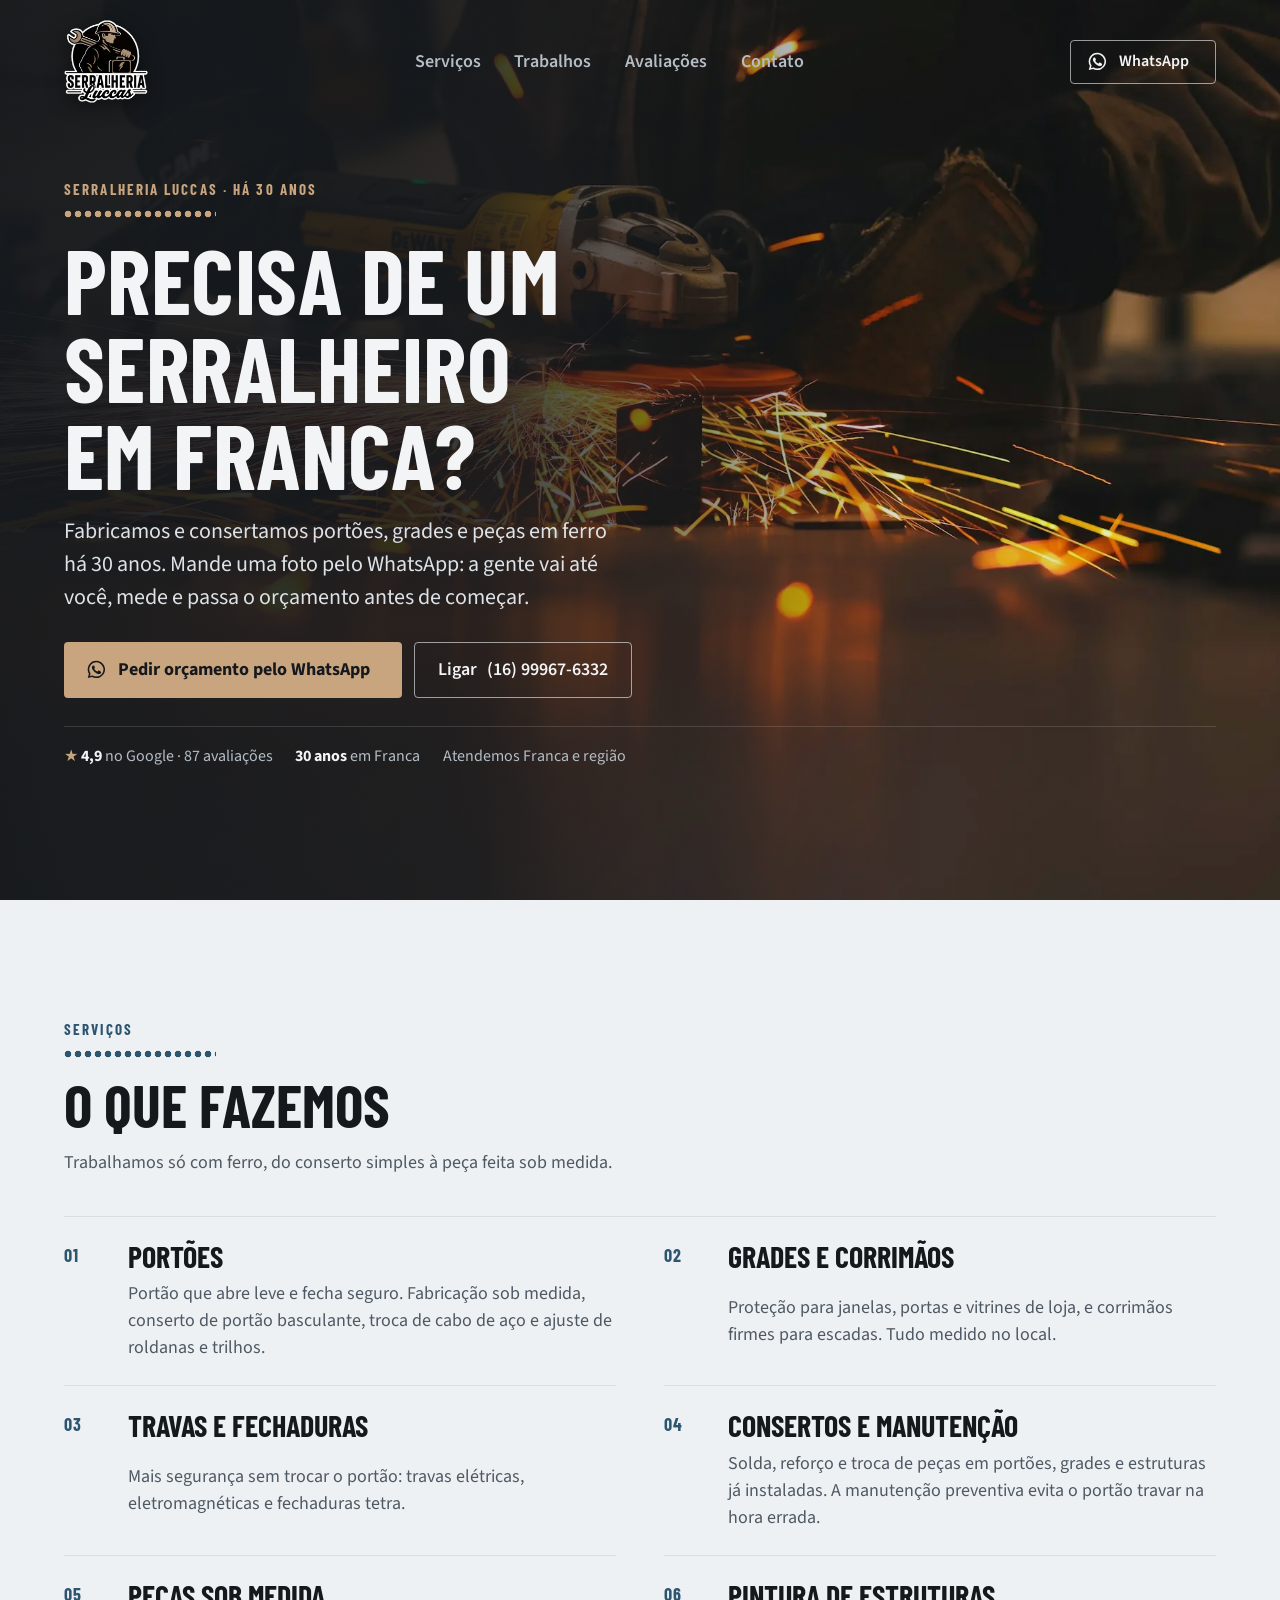
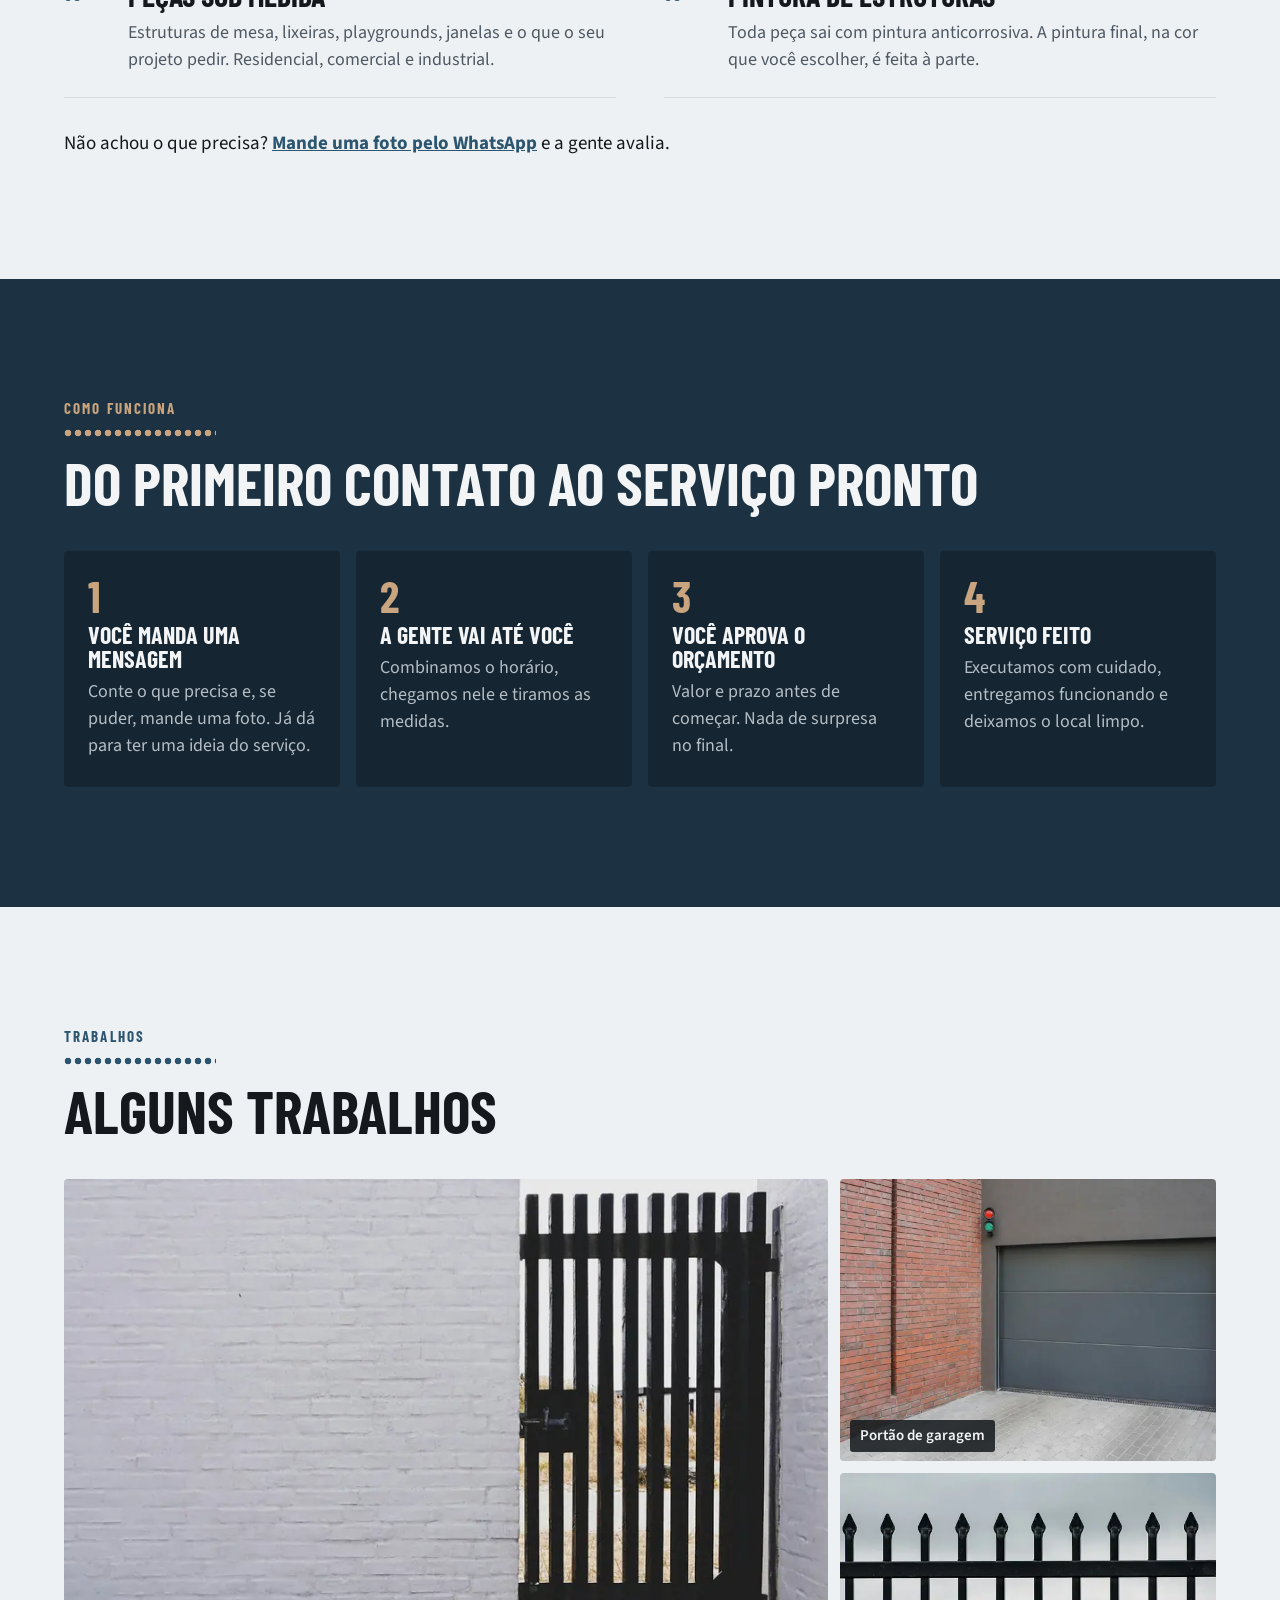
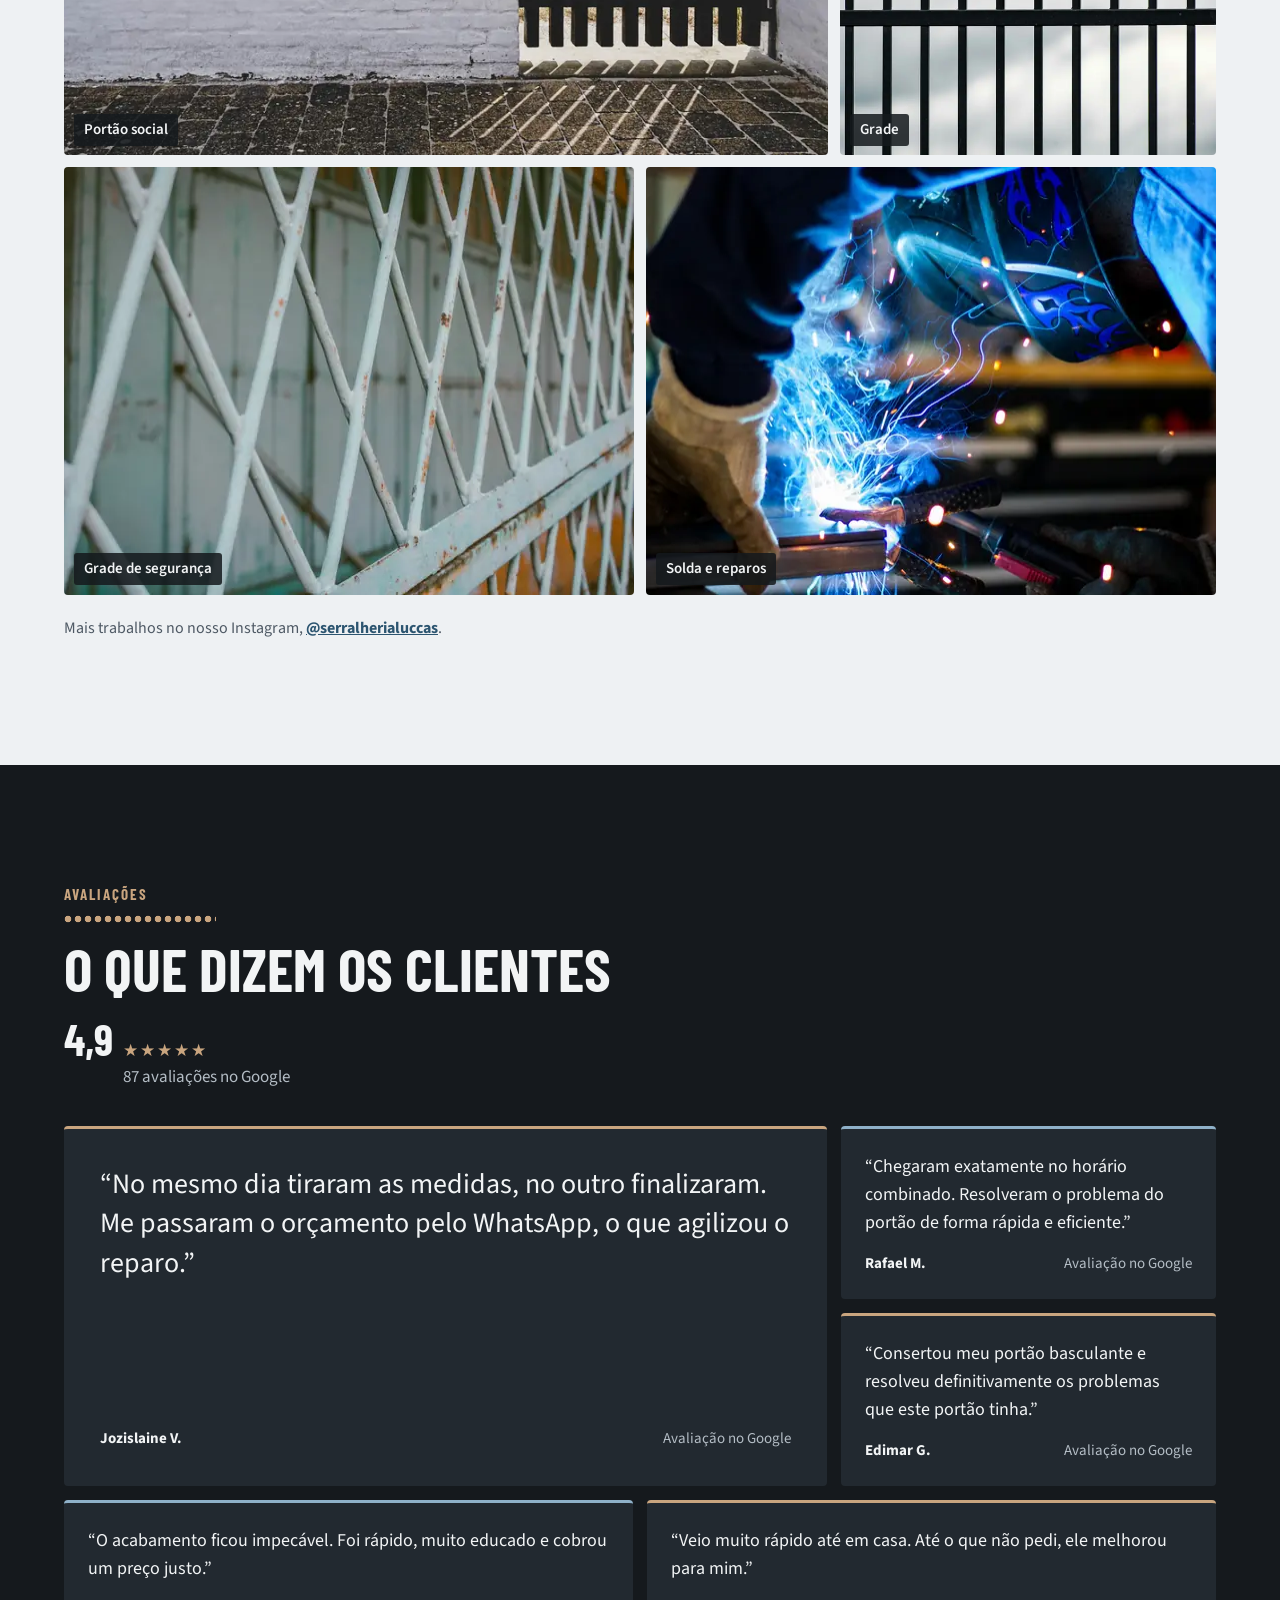
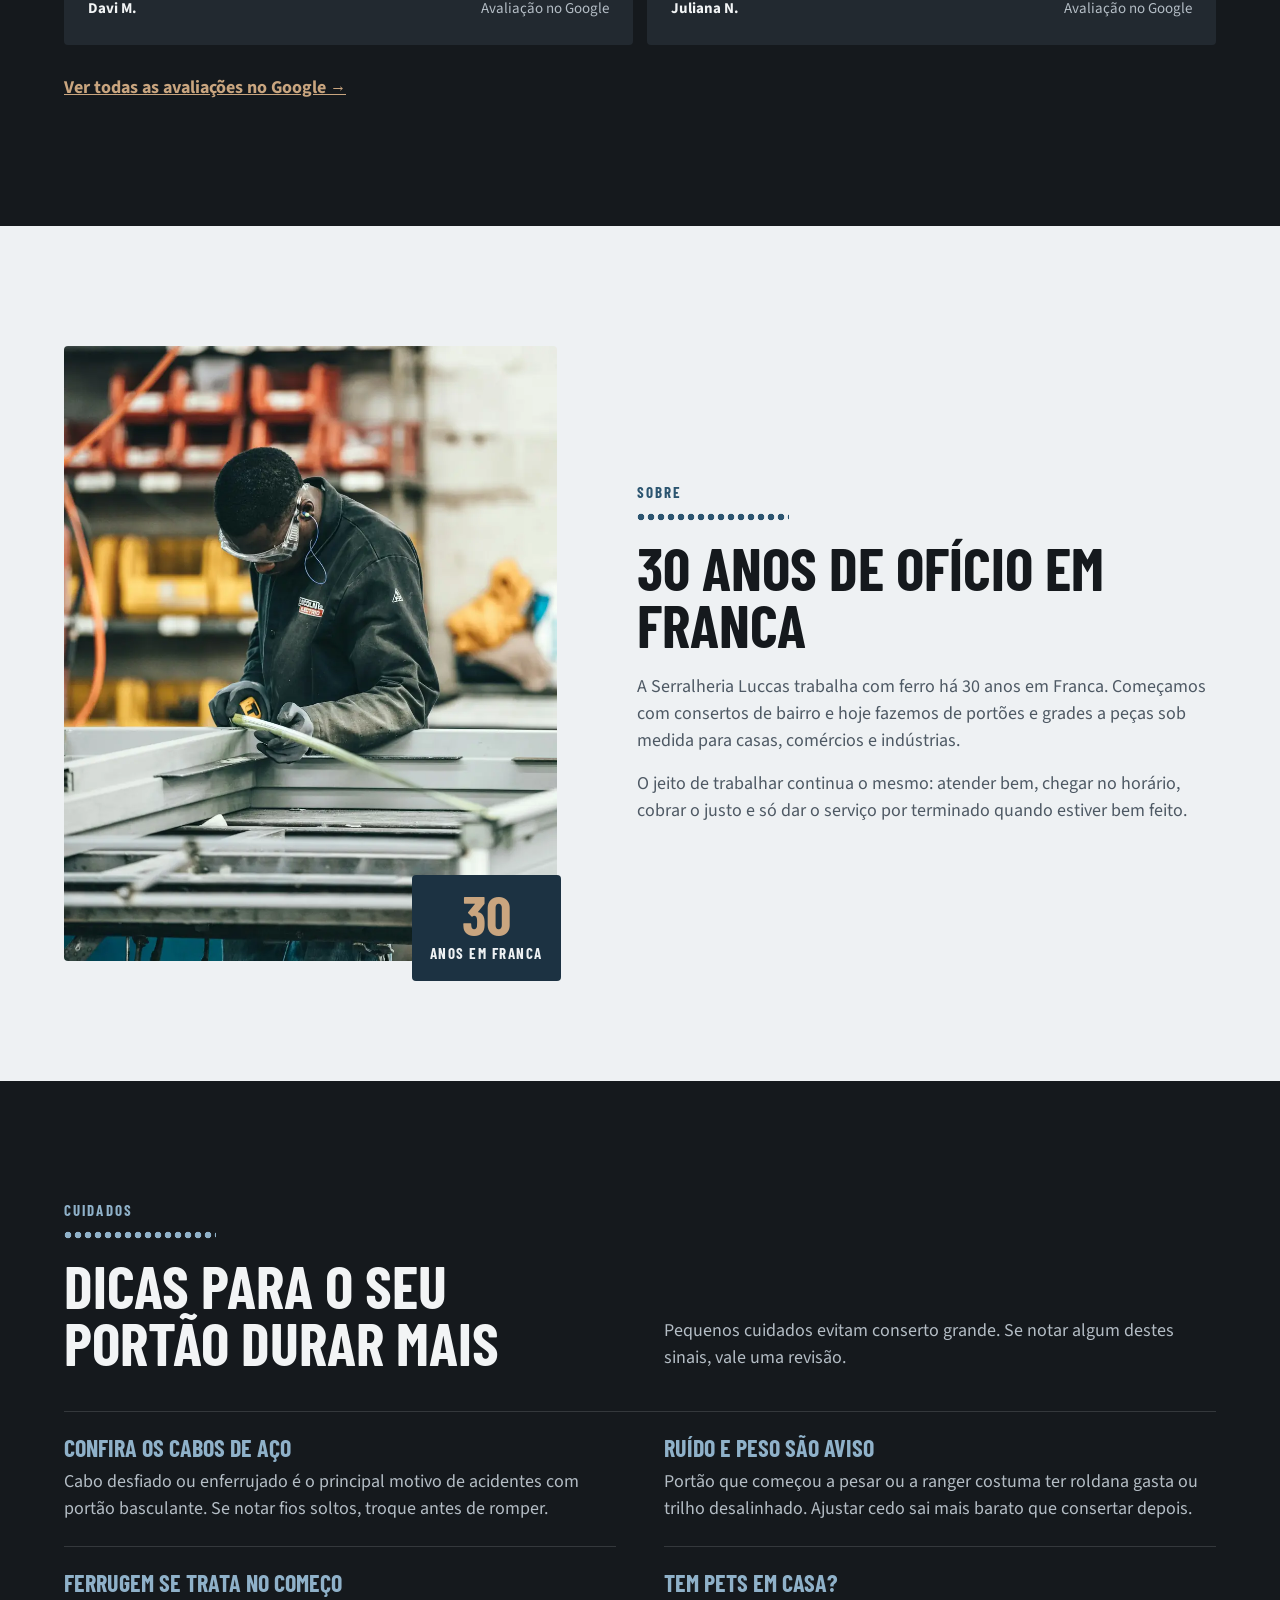
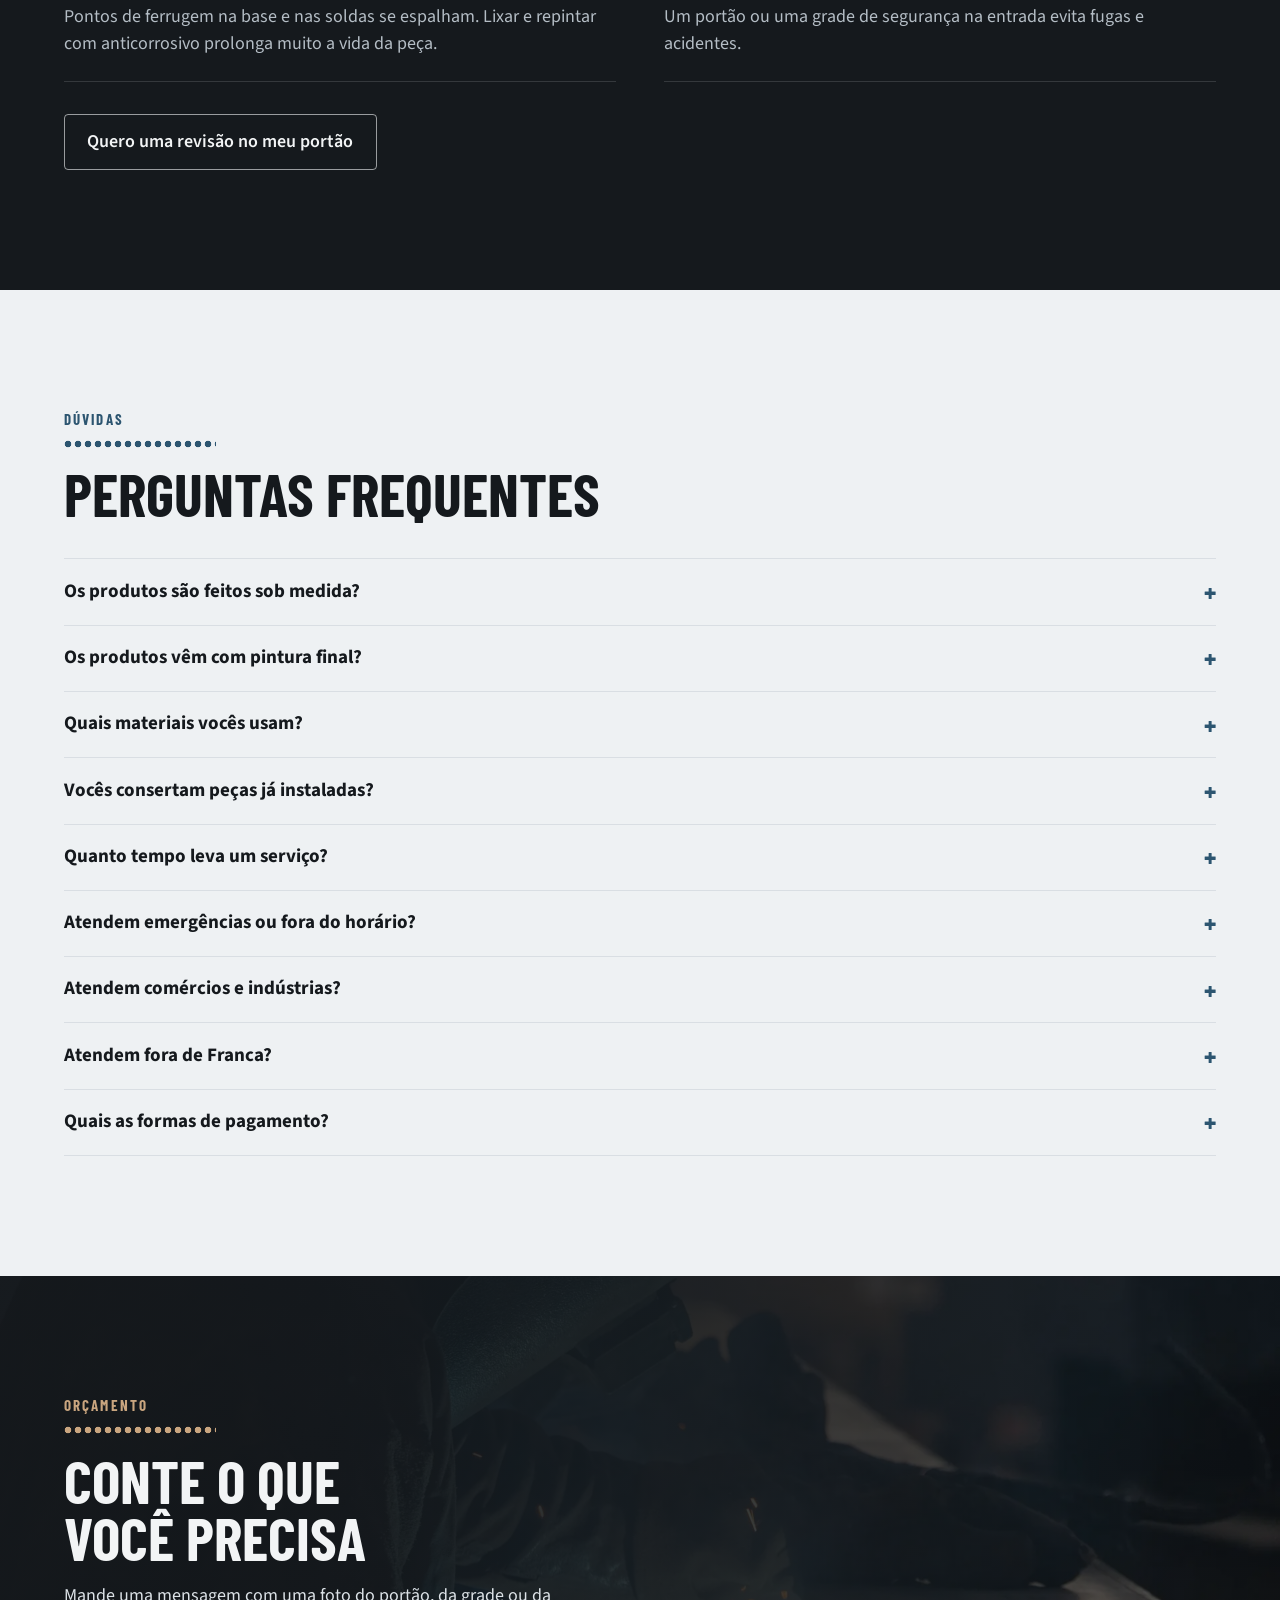
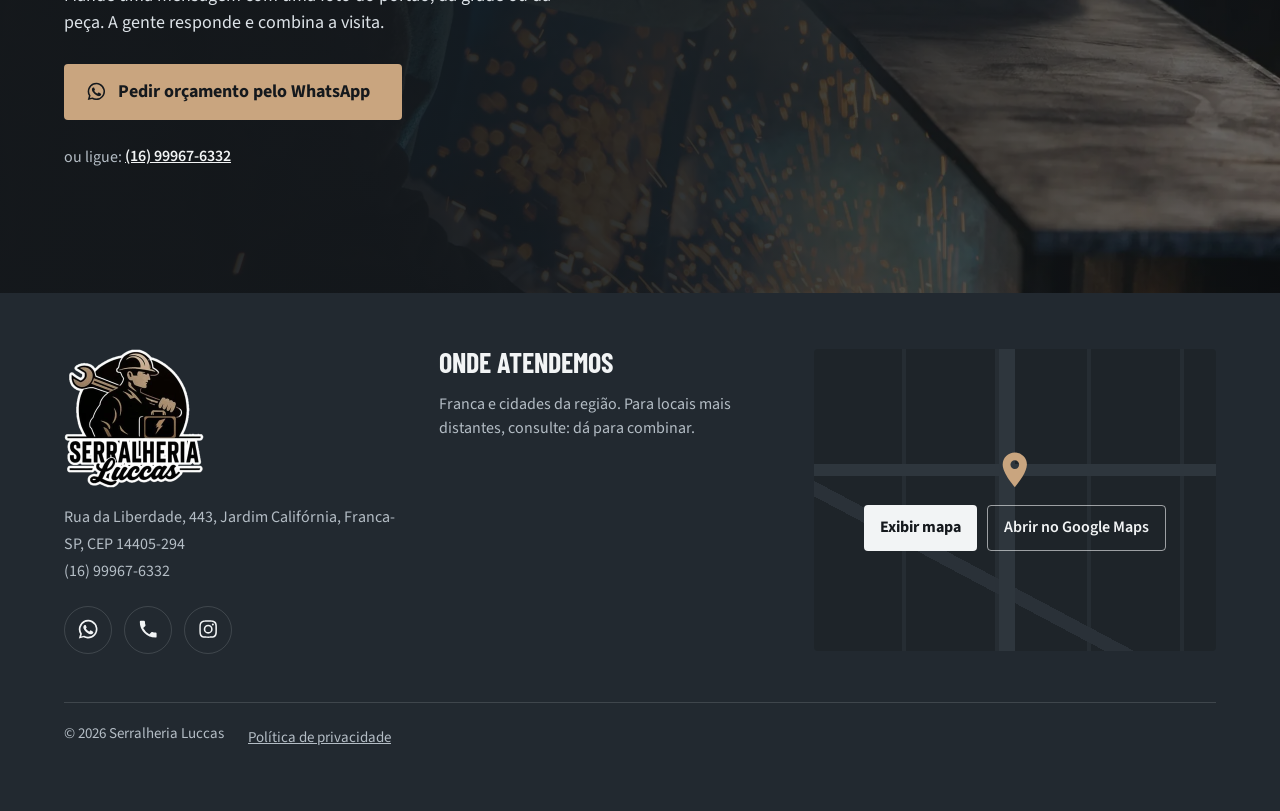
==== public/index.html @ 357af038 "Ajustes para publicar no cloudflare" ====
<!doctype html>
<html lang="pt-BR">
<head>
  <meta charset="utf-8">
  <meta name="viewport" content="width=device-width, initial-scale=1">
  <!-- ✏️ EDITÁVEL: título da aba (até 60 caracteres) -->
  <title>Serralheria em Franca-SP | Serralheria Luccas</title>
  <!-- ✏️ FIM -->
  <!-- ✏️ EDITÁVEL: descrição no Google (até 155 caracteres) -->
  <meta name="description" content="Portões, grades, travas e consertos em ferro sob medida. 30 anos em Franca-SP, nota 4,9 no Google. Peça seu orçamento pelo WhatsApp.">
  <!-- ✏️ FIM -->
  <!-- DEMONSTRAÇÃO: remover o noindex e trocar o endereço do canonical, og:url, og:image e dados estruturados
       para https://serralherialuccas.com/ quando o cliente aprovar (ver docs/guia-de-edicao.md) -->
  <meta name="robots" content="noindex, nofollow">
  <link rel="canonical" href="https://serralheria-luccas.pages.dev/">
  <meta name="theme-color" content="#15191D">

  <!-- Prévia ao compartilhar (WhatsApp, Facebook etc.) -->
  <meta property="og:type" content="website">
  <meta property="og:locale" content="pt_BR">
  <meta property="og:site_name" content="Serralheria Luccas">
  <meta property="og:title" content="Serralheria Luccas | Serralheria em Franca-SP">
  <meta property="og:description" content="Portões, grades e consertos em ferro sob medida. 30 anos em Franca, nota 4,9 no Google.">
  <meta property="og:url" content="https://serralheria-luccas.pages.dev/">
  <meta property="og:image" content="https://serralheria-luccas.pages.dev/assets/img/og-serralheria-luccas.jpg">
  <meta property="og:image:width" content="1200">
  <meta property="og:image:height" content="630">
  <meta name="twitter:card" content="summary_large_image">

  <link rel="icon" href="assets/img/favicon-32.png" sizes="32x32" type="image/png">
  <link rel="icon" href="assets/img/favicon-48.png" sizes="48x48" type="image/png">
  <link rel="apple-touch-icon" href="assets/img/favicon-180.png">
  <link rel="preload" href="assets/fonts/barlow-condensed-700.woff2" as="font" type="font/woff2" crossorigin>
  <link rel="preload" href="assets/fonts/source-sans-3-400.woff2" as="font" type="font/woff2" crossorigin>
  <link rel="stylesheet" href="css/reset.css">
  <link rel="stylesheet" href="css/variables.css">
  <link rel="stylesheet" href="css/style.css">
  <script>document.documentElement.classList.add("js")</script>

  <!-- Dados estruturados: ajudam o Google a entender o negócio local -->
  <script type="application/ld+json">
  {
    "@context": "https://schema.org",
    "@type": "HomeAndConstructionBusiness",
    "name": "Serralheria Luccas",
    "description": "Serralheria em Franca-SP: fabricação e conserto de portões, grades, corrimãos, travas e peças em ferro sob medida.",
    "url": "https://serralheria-luccas.pages.dev/",
    "telephone": "+55-16-99967-6332",
    "image": "https://serralheria-luccas.pages.dev/assets/img/og-serralheria-luccas.jpg",
    "logo": "https://serralheria-luccas.pages.dev/assets/img/logo-serralheria-luccas-280.webp",
    "address": {
      "@type": "PostalAddress",
      "streetAddress": "Rua da Liberdade, 443 - Jardim Califórnia",
      "addressLocality": "Franca",
      "addressRegion": "SP",
      "postalCode": "14405-294",
      "addressCountry": "BR"
    },
    "geo": { "@type": "GeoCoordinates", "latitude": -20.537776, "longitude": -47.4203968 },
    "areaServed": "Franca e região",
    "hasMap": "https://maps.google.com/?cid=4253106511975867823",
    "sameAs": ["https://www.instagram.com/serralherialuccas/"],
    "paymentAccepted": "Dinheiro, cartão de crédito, cartão de débito, transferência bancária, Pix"
  }
  </script>
</head>
<body>
  <a class="pular" href="#conteudo">Pular para o conteúdo</a>

  <!-- Ícone do WhatsApp reaproveitado em todos os botões -->
  <svg width="0" height="0" style="position:absolute" aria-hidden="true">
    <symbol id="i-whats" viewBox="0 0 24 24"><path fill="currentColor" d="M12 2a10 10 0 0 0-8.6 15.1L2 22l5-1.3A10 10 0 1 0 12 2Zm0 18.2a8.2 8.2 0 0 1-4.2-1.1l-.3-.2-3 .8.8-2.9-.2-.3A8.2 8.2 0 1 1 12 20.2Zm4.5-6.1c-.2-.1-1.5-.7-1.7-.8-.2-.1-.4-.1-.6.1l-.8 1c-.1.2-.3.2-.5.1a6.7 6.7 0 0 1-3.3-2.9c-.3-.4.2-.4.7-1.4.1-.2 0-.3 0-.4l-.8-1.8c-.2-.5-.4-.4-.6-.4h-.5a1 1 0 0 0-.7.3 3 3 0 0 0-.9 2.2 5.2 5.2 0 0 0 1.1 2.7 11.8 11.8 0 0 0 4.5 4c1.7.7 2.3.8 3.2.6.5-.1 1.5-.6 1.7-1.2.2-.6.2-1.1.1-1.2l-.4-.2Z"/></symbol>
  </svg>

  <header class="topo">
    <div class="container">
      <a class="logo" href="#conteudo">
        <img src="assets/img/logo-serralheria-luccas-160.webp" width="160" height="159" alt="Serralheria Luccas" decoding="async">
      </a>
      <button class="menu-botao" type="button" aria-expanded="false" aria-controls="menu">
        <svg viewBox="0 0 24 24" aria-hidden="true"><path fill="none" stroke="currentColor" stroke-width="2" stroke-linecap="round" d="M4 7h16M4 12h16M4 17h16"/></svg>
        Menu
      </button>
      <nav id="menu" class="menu" aria-label="Principal">
        <ul>
          <li><a href="#servicos">Serviços</a></li>
          <li><a href="#trabalhos">Trabalhos</a></li>
          <li><a href="#avaliacoes">Avaliações</a></li>
          <li><a href="#contato">Contato</a></li>
        </ul>
      </nav>
      <a class="btn btn-contorno topo-whats" data-whats data-local="topo" href="https://wa.me/5516999676332" target="_blank" rel="noopener">
        <svg aria-hidden="true"><use href="#i-whats"/></svg>WhatsApp<span class="visually-hidden"> (abre em nova aba)</span>
      </a>
    </div>
  </header>

  <main id="conteudo">

    <!-- ================= 1. PRIMEIRA DOBRA ================= -->
    <section class="hero" aria-labelledby="titulo-principal">
      <img class="hero-foto" src="assets/img/hero-faiscas-960.webp"
           srcset="assets/img/hero-faiscas-960.webp 960w, assets/img/hero-faiscas-1920.webp 1920w"
           sizes="100vw" width="1920" height="1280" alt="" fetchpriority="high">
      <div class="container">
        <!-- ✏️ EDITÁVEL: chapéu, título e subtítulo da primeira tela -->
        <span class="chapeu">Serralheria Luccas · há 30 anos</span>
        <span class="cordao" aria-hidden="true"></span>
        <h1 id="titulo-principal">Precisa de um serralheiro em Franca?</h1>
        <p class="sub">Fabricamos e consertamos portões, grades e peças em ferro há 30 anos. Mande uma foto pelo WhatsApp: a gente vai até você, mede e passa o orçamento antes de começar.</p>
        <!-- ✏️ FIM -->
        <div class="ctas">
          <a class="btn btn-principal" data-whats data-local="hero" href="https://wa.me/5516999676332" target="_blank" rel="noopener">
            <svg aria-hidden="true"><use href="#i-whats"/></svg>Pedir orçamento pelo WhatsApp<span class="visually-hidden"> (abre em nova aba)</span>
          </a>
          <a class="btn btn-contorno" data-tel href="tel:+5516999676332">Ligar <span data-config="contato.celularExibicao">(16) 99967-6332</span></a>
        </div>
        <ul class="prova">
          <li><span class="estrela" aria-hidden="true">★</span> <strong data-config="google.nota">4,9</strong> no Google · <span data-config="google.totalAvaliacoes">87</span> avaliações</li>
          <li><strong>30 anos</strong> em Franca</li>
          <li>Atendemos Franca e região</li>
        </ul>
      </div>
    </section>

    <!-- ================= 2. SERVIÇOS ================= -->
    <section id="servicos" class="secao clara" aria-labelledby="titulo-servicos">
      <div class="container">
        <span class="chapeu">Serviços</span>
        <span class="cordao" aria-hidden="true"></span>
        <h2 id="titulo-servicos">O que fazemos</h2>
        <p class="intro">Trabalhamos só com ferro, do conserto simples à peça feita sob medida.</p>

        <!-- ✏️ EDITÁVEL: lista de serviços (título até 30 caracteres, texto até 200) -->
        <ol class="servicos-lista" role="list">
          <li class="servico revelar"><span class="num" aria-hidden="true">01</span><h3>Portões</h3>
            <p>Portão que abre leve e fecha seguro. Fabricação sob medida, conserto de portão basculante, troca de cabo de aço e ajuste de roldanas e trilhos.</p></li>
          <li class="servico revelar"><span class="num" aria-hidden="true">02</span><h3>Grades e corrimãos</h3>
            <p>Proteção para janelas, portas e vitrines de loja, e corrimãos firmes para escadas. Tudo medido no local.</p></li>
          <li class="servico revelar"><span class="num" aria-hidden="true">03</span><h3>Travas e fechaduras</h3>
            <p>Mais segurança sem trocar o portão: travas elétricas, eletromagnéticas e fechaduras tetra.</p></li>
          <li class="servico revelar"><span class="num" aria-hidden="true">04</span><h3>Consertos e manutenção</h3>
            <p>Solda, reforço e troca de peças em portões, grades e estruturas já instaladas. A manutenção preventiva evita o portão travar na hora errada.</p></li>
          <li class="servico revelar"><span class="num" aria-hidden="true">05</span><h3>Peças sob medida</h3>
            <p>Estruturas de mesa, lixeiras, playgrounds, janelas e o que o seu projeto pedir. Residencial, comercial e industrial.</p></li>
          <li class="servico revelar"><span class="num" aria-hidden="true">06</span><h3>Pintura de estruturas</h3>
            <p>Toda peça sai com pintura anticorrosiva. A pintura final, na cor que você escolher, é feita à parte.</p></li>
        </ol>
        <!-- ✏️ FIM -->
        <p class="servicos-final">Não achou o que precisa? <a data-whats="Olá! Vim pelo site. Vou mandar uma foto do que preciso: " data-local="servicos" href="https://wa.me/5516999676332" target="_blank" rel="noopener">Mande uma foto pelo WhatsApp<span class="visually-hidden"> (abre em nova aba)</span></a> e a gente avalia.</p>
      </div>
    </section>

    <!-- ================= 3. COMO FUNCIONA ================= -->
    <section class="secao faixa-aco" aria-labelledby="titulo-passos">
      <div class="container">
        <span class="chapeu">Como funciona</span>
        <span class="cordao" aria-hidden="true"></span>
        <h2 id="titulo-passos">Do primeiro contato ao serviço pronto</h2>
        <!-- ✏️ EDITÁVEL: os 4 passos (título até 30 caracteres, texto até 120) -->
        <ol class="passos" role="list">
          <li class="passo revelar"><h3>Você manda uma mensagem</h3><p>Conte o que precisa e, se puder, mande uma foto. Já dá para ter uma ideia do serviço.</p></li>
          <li class="passo revelar"><h3>A gente vai até você</h3><p>Combinamos o horário, chegamos nele e tiramos as medidas.</p></li>
          <li class="passo revelar"><h3>Você aprova o orçamento</h3><p>Valor e prazo antes de começar. Nada de surpresa no final.</p></li>
          <li class="passo revelar"><h3>Serviço feito</h3><p>Executamos com cuidado, entregamos funcionando e deixamos o local limpo.</p></li>
        </ol>
        <!-- ✏️ FIM -->
      </div>
    </section>

    <!-- ================= 4. TRABALHOS ================= -->
    <section id="trabalhos" class="secao clara" aria-labelledby="titulo-trabalhos">
      <div class="container">
        <span class="chapeu">Trabalhos</span>
        <span class="cordao" aria-hidden="true"></span>
        <h2 id="titulo-trabalhos">Alguns trabalhos</h2>
        <!-- ✏️ EDITÁVEL: fotos da galeria, 5 itens (trocar mantendo nome e proporção; legenda até 25 caracteres) -->
        <ul class="galeria" role="list" tabindex="0" aria-label="Galeria de trabalhos (deslize para ver mais)">
          <li><figure><img src="assets/img/trabalho-portao-preto-960.webp" srcset="assets/img/trabalho-portao-preto-640.webp 640w, assets/img/trabalho-portao-preto-960.webp 960w" sizes="(min-width:48rem) 66vw, 82vw" width="960" height="643" loading="lazy" decoding="async" alt="Portão social de barras pretas instalado ao lado de um muro branco"><figcaption>Portão social</figcaption></figure></li>
          <li><figure><img src="assets/img/trabalho-portao-garagem-640.webp" srcset="assets/img/trabalho-portao-garagem-640.webp 640w, assets/img/trabalho-portao-garagem-960.webp 960w" sizes="(min-width:48rem) 33vw, 82vw" width="640" height="425" loading="lazy" decoding="async" alt="Portão de garagem cinza fechado ao lado de parede de tijolos"><figcaption>Portão de garagem</figcaption></figure></li>
          <li><figure><img src="assets/img/trabalho-grade-lancas-640.webp" srcset="assets/img/trabalho-grade-lancas-640.webp 640w, assets/img/trabalho-grade-lancas-960.webp 960w" sizes="(min-width:48rem) 33vw, 82vw" width="640" height="800" loading="lazy" decoding="async" alt="Grade preta com pontas de lança"><figcaption>Grade</figcaption></figure></li>
          <li><figure><img src="assets/img/trabalho-grade-seguranca-640.webp" srcset="assets/img/trabalho-grade-seguranca-640.webp 640w, assets/img/trabalho-grade-seguranca-960.webp 960w" sizes="(min-width:48rem) 33vw, 82vw" width="640" height="427" loading="lazy" decoding="async" alt="Grade de segurança pantográfica branca em janela"><figcaption>Grade de segurança</figcaption></figure></li>
          <li><figure><img src="assets/img/trabalho-solda-640.webp" srcset="assets/img/trabalho-solda-640.webp 640w, assets/img/trabalho-solda-960.webp 960w" sizes="(min-width:48rem) 33vw, 82vw" width="640" height="427" loading="lazy" decoding="async" alt="Serralheiro de luvas e máscara soldando uma peça de metal"><figcaption>Solda e reparos</figcaption></figure></li>
        </ul>
        <!-- ✏️ FIM -->
        <p class="galeria-nota">Mais trabalhos no nosso Instagram, <a data-instagram href="https://www.instagram.com/serralherialuccas/" target="_blank" rel="noopener">@serralherialuccas<span class="visually-hidden"> (abre em nova aba)</span></a>.</p>
      </div>
    </section>

    <!-- ================= 5. AVALIAÇÕES ================= -->
    <section id="avaliacoes" class="secao" aria-labelledby="titulo-avaliacoes">
      <div class="container">
        <span class="chapeu">Avaliações</span>
        <span class="cordao" aria-hidden="true"></span>
        <h2 id="titulo-avaliacoes">O que dizem os clientes</h2>
        <p class="selo-google"><strong data-config="google.nota">4,9</strong> <span><span class="estrela" aria-hidden="true">★★★★★</span><br><span data-config="google.totalAvaliacoes">87</span> avaliações no Google</span></p>

        <!-- ✏️ EDITÁVEL: avaliações reais do Google (texto até 220 caracteres; primeiro nome + inicial) -->
        <ul class="avaliacoes revelar" role="list" tabindex="0" aria-label="Avaliações de clientes (deslize para ver mais)">
          <li class="avaliacao"><blockquote><p>“No mesmo dia tiraram as medidas, no outro finalizaram. Me passaram o orçamento pelo WhatsApp, o que agilizou o reparo.”</p></blockquote><footer><cite>Jozislaine V.</cite><span>Avaliação no Google</span></footer></li>
          <li class="avaliacao"><blockquote><p>“Chegaram exatamente no horário combinado. Resolveram o problema do portão de forma rápida e eficiente.”</p></blockquote><footer><cite>Rafael M.</cite><span>Avaliação no Google</span></footer></li>
          <li class="avaliacao"><blockquote><p>“Consertou meu portão basculante e resolveu definitivamente os problemas que este portão tinha.”</p></blockquote><footer><cite>Edimar G.</cite><span>Avaliação no Google</span></footer></li>
          <li class="avaliacao"><blockquote><p>“O acabamento ficou impecável. Foi rápido, muito educado e cobrou um preço justo.”</p></blockquote><footer><cite>Davi M.</cite><span>Avaliação no Google</span></footer></li>
          <li class="avaliacao"><blockquote><p>“Veio muito rápido até em casa. Até o que não pedi, ele melhorou para mim.”</p></blockquote><footer><cite>Juliana N.</cite><span>Avaliação no Google</span></footer></li>
        </ul>
        <!-- ✏️ FIM -->
        <a class="ver-todas" data-maps href="https://maps.google.com/?cid=4253106511975867823" target="_blank" rel="noopener">Ver todas as avaliações no Google →<span class="visually-hidden"> (abre em nova aba)</span></a>
      </div>
    </section>

    <!-- ================= 6. SOBRE ================= -->
    <section class="secao clara" aria-labelledby="titulo-sobre">
      <div class="container sobre-grade">
        <div class="sobre-foto revelar">
          <img src="assets/img/sobre-serralheiro-medindo-960.webp" srcset="assets/img/sobre-serralheiro-medindo-960.webp 960w, assets/img/sobre-serralheiro-medindo-1920.webp 1920w" sizes="(min-width:60rem) 40vw, 90vw" width="960" height="1200" loading="lazy" decoding="async" alt="Serralheiro de óculos de proteção medindo uma estrutura de metal com trena">
          <p class="sobre-numero"><strong>30</strong><span>anos em Franca</span></p>
        </div>
        <div class="sobre-texto">
          <span class="chapeu">Sobre</span>
          <span class="cordao" aria-hidden="true"></span>
          <h2 id="titulo-sobre">30 anos de ofício em Franca</h2>
          <!-- ✏️ EDITÁVEL: texto sobre a empresa (até 2 parágrafos de 300 caracteres) -->
          <p>A Serralheria Luccas trabalha com ferro há 30 anos em Franca. Começamos com consertos de bairro e hoje fazemos de portões e grades a peças sob medida para casas, comércios e indústrias.</p>
          <p>O jeito de trabalhar continua o mesmo: atender bem, chegar no horário, cobrar o justo e só dar o serviço por terminado quando estiver bem feito.</p>
          <!-- ✏️ FIM -->
        </div>
      </div>
    </section>

    <!-- ================= 7. DICAS ================= -->
    <section class="secao secao-dicas" aria-labelledby="titulo-dicas">
      <div class="container">
        <div class="cabecalho">
          <div>
            <span class="chapeu">Cuidados</span>
            <span class="cordao" aria-hidden="true"></span>
            <h2 id="titulo-dicas">Dicas para o seu portão durar mais</h2>
          </div>
          <p class="intro">Pequenos cuidados evitam conserto grande. Se notar algum destes sinais, vale uma revisão.</p>
        </div>
        <!-- ✏️ EDITÁVEL: dicas (título até 45 caracteres, texto até 220) -->
        <ul class="dicas" role="list">
          <li class="dica revelar"><h3>Confira os cabos de aço</h3><p>Cabo desfiado ou enferrujado é o principal motivo de acidentes com portão basculante. Se notar fios soltos, troque antes de romper.</p></li>
          <li class="dica revelar"><h3>Ruído e peso são aviso</h3><p>Portão que começou a pesar ou a ranger costuma ter roldana gasta ou trilho desalinhado. Ajustar cedo sai mais barato que consertar depois.</p></li>
          <li class="dica revelar"><h3>Ferrugem se trata no começo</h3><p>Pontos de ferrugem na base e nas soldas se espalham. Lixar e repintar com anticorrosivo prolonga muito a vida da peça.</p></li>
          <li class="dica revelar"><h3>Tem pets em casa?</h3><p>Um portão ou uma grade de segurança na entrada evita fugas e acidentes.</p></li>
        </ul>
        <!-- ✏️ FIM -->
        <p class="dicas-cta"><a class="btn btn-contorno" data-whats="Olá! Vim pelo site e gostaria de uma revisão no meu portão." data-local="dicas" href="https://wa.me/5516999676332" target="_blank" rel="noopener">Quero uma revisão no meu portão<span class="visually-hidden"> (abre em nova aba)</span></a></p>
      </div>
    </section>

    <!-- ================= 8. PERGUNTAS FREQUENTES ================= -->
    <section class="secao clara" aria-labelledby="titulo-faq">
      <div class="container">
        <span class="chapeu">Dúvidas</span>
        <span class="cordao" aria-hidden="true"></span>
        <h2 id="titulo-faq">Perguntas frequentes</h2>
        <!-- ✏️ EDITÁVEL: perguntas e respostas (resposta até 300 caracteres) -->
        <div class="faq">
          <details name="faq"><summary>Os produtos são feitos sob medida?</summary><p>Sim. Medimos no local e fabricamos conforme o seu espaço.</p></details>
          <details name="faq"><summary>Os produtos vêm com pintura final?</summary><p>Saem com pintura anticorrosiva, que protege o ferro. A pintura final, na cor que você quiser, pode ser contratada à parte.</p></details>
          <details name="faq"><summary>Quais materiais vocês usam?</summary><p>Trabalhamos somente com ferro.</p></details>
          <details name="faq"><summary>Vocês consertam peças já instaladas?</summary><p>Sim: portões, grades e estruturas danificadas, além da manutenção preventiva.</p></details>
          <details name="faq"><summary>Quanto tempo leva um serviço?</summary><p>Depende do tamanho do trabalho. O prazo vem junto com o orçamento.</p></details>
          <details name="faq"><summary>Atendem emergências ou fora do horário?</summary><p>Em casos especiais, sim. Chame no WhatsApp para confirmar a disponibilidade e os custos.</p></details>
          <details name="faq"><summary>Atendem comércios e indústrias?</summary><p>Sim. Atendemos residências, comércios e indústrias.</p></details>
          <details name="faq"><summary>Atendem fora de Franca?</summary><p>Sim, atendemos as cidades da região. Para locais mais distantes, consulte: dá para combinar.</p></details>
          <details name="faq"><summary>Quais as formas de pagamento?</summary><p>Dinheiro, cartão de crédito e débito, transferência e Pix. Conforme o valor, parcelamos.</p></details>
        </div>
        <!-- ✏️ FIM -->
      </div>
    </section>

    <!-- ================= 9. CHAMADA FINAL ================= -->
    <section class="secao chamada" aria-labelledby="titulo-chamada">
      <img src="assets/img/chamada-soldador-960.webp" srcset="assets/img/chamada-soldador-960.webp 960w, assets/img/chamada-soldador-1920.webp 1920w" sizes="100vw" width="960" height="1440" loading="lazy" decoding="async" alt="">
      <div class="container">
        <span class="chapeu">Orçamento</span>
        <span class="cordao" aria-hidden="true"></span>
        <h2 id="titulo-chamada">Conte o que você precisa</h2>
        <p>Mande uma mensagem com uma foto do portão, da grade ou da peça. A gente responde e combina a visita.</p>
        <div class="ctas">
          <a class="btn btn-principal" data-whats data-local="chamada-final" href="https://wa.me/5516999676332" target="_blank" rel="noopener">
            <svg aria-hidden="true"><use href="#i-whats"/></svg>Pedir orçamento pelo WhatsApp<span class="visually-hidden"> (abre em nova aba)</span>
          </a>
        </div>
        <p class="telefones">ou ligue: <a data-tel href="tel:+5516999676332" data-config="contato.celularExibicao">(16) 99967-6332</a></p>
      </div>
    </section>
  </main>

  <!-- ================= RODAPÉ ================= -->
  <footer id="contato" class="rodape">
    <div class="container">
      <div class="rodape-grade">
        <div>
          <a class="logo logo-rodape" href="#conteudo"><img src="assets/img/logo-serralheria-luccas-280.webp" width="280" height="278" alt="Serralheria Luccas" loading="lazy" decoding="async"></a>
          <address>
            Rua da Liberdade, 443, Jardim Califórnia, Franca-SP, CEP 14405-294<br>
            <span data-config="contato.celularExibicao">(16) 99967-6332</span>
          </address>
          <ul class="redes" role="list">
            <li><a class="rede" data-whats data-local="rodape" href="https://wa.me/5516999676332" target="_blank" rel="noopener" aria-label="WhatsApp da Serralheria Luccas (abre em nova aba)">
              <svg aria-hidden="true"><use href="#i-whats"/></svg></a></li>
            <li><a class="rede" data-tel href="tel:+5516999676332" aria-label="Ligar para a Serralheria Luccas">
              <svg viewBox="0 0 24 24" aria-hidden="true"><path fill="currentColor" d="M6.6 10.8a15.1 15.1 0 0 0 6.6 6.6l2.2-2.2c.3-.3.7-.4 1-.2 1.1.4 2.3.6 3.6.6.6 0 1 .4 1 1V20c0 .6-.4 1-1 1A17 17 0 0 1 3 4c0-.6.4-1 1-1h3.5c.6 0 1 .4 1 1 0 1.3.2 2.5.6 3.6.1.3 0 .7-.2 1l-2.3 2.2Z"/></svg></a></li>
            <li><a class="rede" data-instagram href="https://www.instagram.com/serralherialuccas/" target="_blank" rel="noopener" aria-label="Instagram @serralherialuccas (abre em nova aba)">
              <svg viewBox="0 0 24 24" aria-hidden="true"><path fill="currentColor" d="M12 7.2a4.8 4.8 0 1 0 0 9.6 4.8 4.8 0 0 0 0-9.6Zm0 7.9a3.1 3.1 0 1 1 0-6.2 3.1 3.1 0 0 1 0 6.2Zm6.1-8.1a1.1 1.1 0 1 1-2.2 0 1.1 1.1 0 0 1 2.2 0ZM21.3 8.1c-.1-1.5-.4-2.9-1.5-4s-2.5-1.4-4-1.5C14.2 2.5 9.8 2.5 8.2 2.6c-1.5.1-2.9.4-4 1.5S2.7 6.6 2.6 8.1c-.1 1.6-.1 6.1 0 7.7.1 1.5.4 2.9 1.5 4s2.5 1.4 4 1.5c1.6.1 6.1.1 7.7 0 1.5-.1 2.9-.4 4-1.5s1.4-2.5 1.5-4c.1-1.6.1-6.1 0-7.7Zm-2 9.4a3.2 3.2 0 0 1-1.8 1.8c-1.3.5-4.3.4-5.6.4s-4.4.1-5.6-.4a3.2 3.2 0 0 1-1.8-1.8c-.5-1.3-.4-4.3-.4-5.6s-.1-4.4.4-5.6a3.2 3.2 0 0 1 1.8-1.8c1.3-.5 4.3-.4 5.6-.4s4.4-.1 5.6.4a3.2 3.2 0 0 1 1.8 1.8c.5 1.3.4 4.3.4 5.6s.1 4.4-.4 5.6Z"/></svg></a></li>
          </ul>
        </div>
        <div>
          <h2>Onde atendemos</h2>
          <!-- ✏️ EDITÁVEL: área atendida (até 200 caracteres) -->
          <p class="area">Franca e cidades da região. Para locais mais distantes, consulte: dá para combinar.</p>
          <!-- ✏️ FIM -->
        </div>
        <div class="mapa">
          <div class="mapa-capa">
            <svg class="mapa-pino" viewBox="0 0 24 24" aria-hidden="true"><path fill="currentColor" d="M12 2a7 7 0 0 0-7 7c0 5.2 7 13 7 13s7-7.8 7-13a7 7 0 0 0-7-7Zm0 9.5A2.5 2.5 0 1 1 12 6.5a2.5 2.5 0 0 1 0 5Z"/></svg>
            <p class="visually-hidden">Mapa da Serralheria Luccas, Rua da Liberdade, 443, Jardim Califórnia, Franca-SP</p>
            <div class="mapa-botoes">
              <button class="btn btn-mapa" type="button" data-exibir-mapa>Exibir mapa</button>
              <a class="btn btn-contorno" data-maps href="https://maps.google.com/?cid=4253106511975867823" target="_blank" rel="noopener">Abrir no Google Maps<span class="visually-hidden"> (abre em nova aba)</span></a>
            </div>
          </div>
        </div>
      </div>
      <div class="rodape-fim">
        <span>© <span id="ano">2026</span> Serralheria Luccas</span>
        <a href="politica-de-privacidade.html">Política de privacidade</a>
      </div>
    </div>
  </footer>

  <aside aria-label="Contato rápido">
  <a class="whats-flutuante" data-whats data-local="flutuante" href="https://wa.me/5516999676332" target="_blank" rel="noopener">
    <svg aria-hidden="true"><use href="#i-whats"/></svg>Orçamento<span class="visually-hidden"> pelo WhatsApp (abre em nova aba)</span>
  </a>
  </aside>

  <script src="js/config.js" defer></script>
  <script src="js/tracking.js" defer></script>
  <script src="js/main.js" defer></script>
</body>
</html>
---- public/css/variables.css ----
/* =========================================================
   Identidade visual: Serralheria Luccas (direção "Oficina")
   Contraste conferido por cálculo (WCAG); ver docs/identidade-visual.md
   ========================================================= */

@font-face{font-family:"Barlow Condensed";font-weight:700;font-display:swap;src:url(../assets/fonts/barlow-condensed-700.woff2) format("woff2")}
@font-face{font-family:"Source Sans 3";font-weight:400;font-display:swap;src:url(../assets/fonts/source-sans-3-400.woff2) format("woff2")}
@font-face{font-family:"Source Sans 3";font-weight:600;font-display:swap;src:url(../assets/fonts/source-sans-3-600.woff2) format("woff2")}
@font-face{font-family:"Source Sans 3";font-weight:700;font-display:swap;src:url(../assets/fonts/source-sans-3-700.woff2) format("woff2")}

/* Fontes reserva calibradas: enquanto a fonte real carrega, o texto ocupa
   o mesmo espaço, evitando o "pulo" de layout (CLS). Medidas calculadas. */
@font-face{font-family:"Source Sans reserva";font-weight:400;src:local("Arial"),local("Liberation Sans"),local("Helvetica");size-adjust:92.1%;ascent-override:111.1%;descent-override:43.4%;line-gap-override:0%}
@font-face{font-family:"Source Sans reserva";font-weight:600 700;src:local("Arial Bold"),local("Arial-BoldMT"),local("Liberation Sans Bold"),local("Helvetica Bold");size-adjust:90.9%;ascent-override:112.7%;descent-override:44%;line-gap-override:0%}
@font-face{font-family:"Barlow reserva";font-weight:700;src:local("Arial Bold"),local("Arial-BoldMT"),local("Liberation Sans Bold"),local("Helvetica Bold");size-adjust:75.8%;ascent-override:131.9%;descent-override:26.4%;line-gap-override:0%}

:root{
  /* Cores: base neutra fria (ferro e aço) + azul-aço de apoio + bronze do logo.
     Proporção aproximada: grafite/chumbo 50% · gelo 30% · azul-aço 12% · bronze 5%. */
  --grafite:#15191D;      /* fundo escuro principal */
  --grafite-rgb:21,25,29; /* o mesmo grafite, para véus com transparência */
  --chumbo:#222930;       /* cartões e rodapé sobre o grafite */
  --aco-profundo:#1C3242; /* fundo da faixa azul ("Como funciona") */
  --aco:#2C5570;          /* azul-aço para detalhes nas seções claras (7,0:1) */
  --aco-claro:#8FB1C9;    /* azul-aço para detalhes no escuro (7,8:1) */
  --bronze:#C9A57F;       /* SÓ o botão principal (WhatsApp), cor do logo */
  --bronze-hover:#D6B694;
  --bronze-detalhe:#C9A57F; /* chapéus, estrelas e números no escuro (7,7:1) */
  --branco:#F2F4F5;       /* texto no escuro (15,9:1) */
  --cinza:#B4BDC5;        /* texto secundário no escuro (9,0:1) */
  --gelo:#EEF1F3;         /* fundo das seções claras */
  --tinta:#15191D;        /* texto no claro (16,0:1) */
  --tinta-suave:#4E5964;  /* texto secundário no claro (6,3:1) */
  --linha-escura:rgba(242,244,245,.14);
  --linha-clara:#D9DEE3;

  /* Tipografia */
  --fonte-titulo:"Barlow Condensed","Barlow reserva",sans-serif;
  --fonte-texto:"Source Sans 3","Source Sans reserva",sans-serif;
  --t-h1:clamp(2.875rem,11vw,5.75rem);
  --t-h2:clamp(2.25rem,7.5vw,3.75rem);
  --t-h3:clamp(1.5rem,4.6vw,1.875rem);
  --t-corpo:1.125rem;      /* 18px: corrige o texto pequeno do site atual */
  --t-pequeno:1rem;

  /* Espaços e forma */
  --borda:4px;
  --gutter:clamp(1.25rem,5vw,3.5rem);
  --secao:clamp(4rem,10vw,7.5rem);
  --largura:72rem;
}
---- public/css/style.css ----
/* =========================================================
   Serralheria Luccas: estilos da página
   Celular primeiro: o CSS base é para 375px; os @media ampliam.
   ========================================================= */

body{background:var(--grafite);color:var(--branco);font-family:var(--fonte-texto);font-size:var(--t-corpo)}
.container{width:min(100% - 2*var(--gutter),var(--largura));margin-inline:auto}
.visually-hidden{position:absolute!important;width:1px;height:1px;overflow:hidden;clip:rect(0 0 0 0);white-space:nowrap}

/* Link "Pular para o conteúdo": aparece só ao receber foco pelo teclado */
.pular{position:absolute;left:1rem;top:-4rem;z-index:100;background:var(--branco);color:var(--tinta);padding:.75rem 1rem;border-radius:var(--borda);font-weight:700}
.pular:focus{top:1rem}

:focus-visible{outline:3px solid var(--bronze-detalhe);outline-offset:3px}
.clara :focus-visible{outline-color:var(--aco)}

/* ---------- Títulos e textos comuns ---------- */
.chapeu{display:block;font:700 .9375rem/1.2 var(--fonte-titulo);letter-spacing:.14em;text-transform:uppercase;color:var(--bronze-detalhe)}
.clara .chapeu{color:var(--aco)}
/* Elemento memorável: o "cordão de solda" (pontos em linha) abaixo do chapéu */
.cordao{display:block;width:9.5rem;height:8px;margin:.75rem 0 1.1rem;background:radial-gradient(circle at 4px 4px,var(--bronze-detalhe) 3px,transparent 3.6px) 0 0/10px 8px repeat-x}
.clara .cordao{background-image:radial-gradient(circle at 4px 4px,var(--aco) 3px,transparent 3.6px)}
h1,h2,h3{font-family:var(--fonte-titulo);font-weight:700;text-transform:uppercase;line-height:.95}
h2{font-size:var(--t-h2)}
h3{font-size:var(--t-h3);line-height:1}
.intro{margin-top:1rem;max-width:38rem;color:var(--cinza)}
.clara .intro{color:var(--tinta-suave)}

/* ---------- Seções ---------- */
.secao{padding-block:var(--secao)}
.clara{background:var(--gelo);color:var(--tinta)}
.faixa-aco{background:var(--aco-profundo)}

/* ---------- Botões ---------- */
.btn{display:inline-flex;align-items:center;justify-content:center;gap:.65rem;min-height:3.5rem;padding:.9rem 1.4rem;border-radius:var(--borda);font-weight:700;font-size:1.125rem;line-height:1.2;text-decoration:none;transition:background-color .2s}
.btn svg{width:1.3rem;height:1.3rem;flex:none}
.btn-principal{background:var(--bronze);color:var(--tinta)}
.btn-contorno{border:1.5px solid rgba(242,244,245,.6);color:var(--branco);font-weight:600}
@media (hover:hover) and (pointer:fine){
  .btn-principal:hover{background:var(--bronze-hover)}
  .btn-contorno:hover{background:rgba(242,244,245,.08)}
}

/* ---------- Cabeçalho ---------- */
.topo{position:absolute;left:0;right:0;z-index:20}
.topo .container{display:flex;align-items:center;justify-content:space-between;gap:1rem;padding-block:1.1rem}
/* Logo oficial (o mesmo do WhatsApp e do Instagram); a borda branca de adesivo funciona sobre o escuro */
.logo{display:block;flex:none;text-decoration:none}
.logo img{width:4.25rem;height:auto;filter:drop-shadow(0 4px 10px rgba(0,0,0,.45))}
.logo-rodape img{width:8.75rem;filter:none}
.menu-botao{display:flex;align-items:center;gap:.5rem;padding:.6rem .8rem;border:1.5px solid rgba(242,244,245,.6);border-radius:var(--borda);font-weight:600;font-size:1rem;min-height:2.75rem}
.menu-botao svg{width:1.25rem;height:1.25rem}
.menu{display:none}
.menu.aberto{display:block;position:absolute;top:100%;left:var(--gutter);right:var(--gutter);background:var(--chumbo);border:1px solid var(--linha-escura);border-radius:var(--borda);padding:.5rem}
.menu ul{list-style:none;padding:0}
.menu a{display:block;padding:.85rem 1rem;font-weight:600;text-decoration:none;border-radius:var(--borda)}
.topo-whats{display:none}

/* ---------- Primeira dobra ---------- */
.hero{position:relative;min-height:100svh;display:flex;align-items:flex-end;padding:7rem 0 2.5rem;overflow:hidden;isolation:isolate}
.hero-foto{position:absolute;inset:0;width:100%;height:100%;z-index:-2;object-fit:cover;object-position:60% 50%}
/* Véu escuro: garante leitura do texto sobre as faíscas */
.hero::after{content:"";position:absolute;inset:0;z-index:-1;background:linear-gradient(180deg,rgba(var(--grafite-rgb),.7) 0%,rgba(var(--grafite-rgb),.55) 18%,rgba(var(--grafite-rgb),.9) 34%,var(--grafite) 70%)}
.hero h1{font-size:var(--t-h1);letter-spacing:.005em;max-width:12ch}
.hero .sub{margin-top:1.1rem;font-size:clamp(1.125rem,4.6vw,1.3125rem);line-height:1.5;color:#DCE2E7;max-width:34rem}
.ctas{display:flex;flex-wrap:wrap;gap:.75rem;margin-top:1.75rem}
.prova{display:flex;flex-wrap:wrap;gap:.6rem 1.4rem;margin-top:1.75rem;padding:1.1rem 0 0;border-top:1px solid var(--linha-escura);list-style:none;color:var(--cinza);font-size:var(--t-pequeno)}
.prova strong{color:var(--branco)}
.estrela{color:var(--bronze-detalhe)}
/* O telefone nunca quebra no meio da linha */
[data-config="contato.celularExibicao"]{white-space:nowrap}

/* ---------- Serviços ---------- */
.servicos-lista{list-style:none;padding:0;margin-top:2.5rem;border-top:1px solid var(--linha-clara)}
.servico{display:grid;grid-template-columns:3rem 1fr;gap:.25rem 1rem;padding:1.5rem 0;border-bottom:1px solid var(--linha-clara)}
.servico .num{font:700 1.125rem/1.6 var(--fonte-titulo);color:var(--aco);letter-spacing:.06em}
.servico p{grid-column:2;color:var(--tinta-suave);margin-top:.35rem}
.servicos-final{margin-top:2rem;font-size:1.1875rem}
.servicos-final a{color:var(--aco);font-weight:700}

/* ---------- Como funciona ---------- */
.passos{list-style:none;padding:0;margin-top:2.5rem;display:grid;gap:1rem;counter-reset:passo}
.passo{position:relative;padding:1.5rem 1.5rem 1.5rem 4.75rem;background:rgba(0,0,0,.24);border-radius:var(--borda);counter-increment:passo}
.passo::before{content:counter(passo);position:absolute;left:1.25rem;top:1.2rem;font:700 2.75rem/1 var(--fonte-titulo);color:var(--bronze-detalhe)}
.passo h3{font-size:1.5rem}
.passo p{margin-top:.4rem;color:var(--cinza)}

/* ---------- Trabalhos (galeria) ---------- */
.galeria{list-style:none;padding:0;margin-top:2.5rem;display:grid;grid-auto-flow:column;grid-auto-columns:82%;gap:.75rem;overflow-x:auto;scroll-snap-type:x mandatory;padding-bottom:.75rem;overscroll-behavior-x:contain}
.galeria li{scroll-snap-align:start;min-width:0}
.galeria figure{position:relative;height:100%}
.galeria img{width:100%;height:100%;aspect-ratio:4/3;object-fit:cover;border-radius:var(--borda)}
.galeria figcaption{position:absolute;left:.6rem;bottom:.6rem;background:rgba(var(--grafite-rgb),.85);color:var(--branco);font-weight:600;font-size:.9375rem;padding:.3rem .65rem;border-radius:3px}
.galeria-nota{margin-top:1rem;color:var(--tinta-suave);font-size:var(--t-pequeno)}
.galeria-nota a{color:var(--aco);font-weight:700}

/* ---------- Avaliações ---------- */
.selo-google{display:inline-flex;align-items:baseline;gap:.6rem;margin-top:1.25rem;font-size:1.0625rem;color:var(--cinza)}
.selo-google strong{font:700 2.75rem/1 var(--fonte-titulo);color:var(--branco)}
.selo-google .estrela{letter-spacing:2px}
.avaliacoes{list-style:none;padding:0;margin-top:2.25rem;display:grid;grid-auto-flow:column;grid-auto-columns:86%;gap:.85rem;overflow-x:auto;scroll-snap-type:x mandatory;padding-bottom:.75rem;overscroll-behavior-x:contain}
.avaliacao{scroll-snap-align:start;display:flex;flex-direction:column;gap:1rem;padding:1.5rem;background:var(--chumbo);border-radius:var(--borda);border-top:3px solid var(--bronze-detalhe)}
.avaliacao:nth-child(even){border-top-color:var(--aco-claro)}
.avaliacao blockquote p{font-size:1.125rem;line-height:1.55}
.avaliacao footer{margin-top:auto;display:flex;justify-content:space-between;gap:1rem;font-size:.9375rem;color:var(--cinza)}
.avaliacao cite{font-style:normal;font-weight:700;color:var(--branco)}
.ver-todas{margin-top:1.5rem;color:var(--bronze-detalhe);font-weight:700}

/* ---------- Sobre ---------- */
.sobre-grade{display:grid;gap:2.25rem}
.sobre-foto{position:relative}
.sobre-foto img{width:100%;aspect-ratio:4/5;object-fit:cover;border-radius:var(--borda)}
.sobre-numero{position:absolute;right:-.25rem;bottom:-1.25rem;background:var(--aco-profundo);color:var(--gelo);padding:.9rem 1.1rem;border-radius:var(--borda);text-align:center}
.sobre-numero strong{display:block;font:700 3.5rem/.9 var(--fonte-titulo);color:var(--bronze-detalhe)}
.sobre-numero span{font:700 .9375rem/1.2 var(--fonte-titulo);letter-spacing:.1em;text-transform:uppercase}
.sobre-texto p{margin-top:1rem;color:var(--tinta-suave);max-width:36rem}
.sobre-texto p:first-of-type{margin-top:1.25rem}

/* ---------- Dicas ---------- */
.dicas{list-style:none;padding:0;margin-top:2.5rem;display:grid;gap:0;border-top:1px solid var(--linha-escura)}
.dica{padding:1.5rem 0;border-bottom:1px solid var(--linha-escura)}
.dica h3{font-size:1.5rem;color:var(--aco-claro)}
.secao-dicas .chapeu{color:var(--aco-claro)}
.secao-dicas .cordao{background-image:radial-gradient(circle at 4px 4px,var(--aco-claro) 3px,transparent 3.6px)}
.dica p{margin-top:.5rem;color:var(--cinza);max-width:40rem}
.dicas-cta{margin-top:2rem}

/* ---------- Perguntas frequentes ---------- */
.faq{margin-top:2.25rem;border-top:1px solid var(--linha-clara)}
.faq details{border-bottom:1px solid var(--linha-clara)}
.faq summary{display:flex;justify-content:space-between;align-items:center;gap:1rem;padding:1.15rem 0;font-weight:700;font-size:1.1875rem;cursor:pointer;list-style:none}
.faq summary::-webkit-details-marker{display:none}
.faq summary::after{content:"+";font:700 1.75rem/1 var(--fonte-titulo);color:var(--aco);flex:none;transition:transform .2s}
.faq details[open] summary::after{transform:rotate(45deg)}
.faq details p{padding:0 0 1.25rem;color:var(--tinta-suave);max-width:44rem}

/* ---------- Chamada final ---------- */
.chamada{position:relative;isolation:isolate;overflow:hidden}
.chamada img{position:absolute;inset:0;width:100%;height:100%;object-fit:cover;object-position:50% 35%;z-index:-2}
.chamada::after{content:"";position:absolute;inset:0;z-index:-1;background:linear-gradient(90deg,rgba(var(--grafite-rgb),.95) 0%,rgba(var(--grafite-rgb),.88) 55%,rgba(var(--grafite-rgb),.55) 100%)}
.chamada h2{max-width:14ch}
.chamada p{margin-top:1rem;max-width:32rem;color:#DCE2E7}
.chamada .telefones{margin-top:1.25rem;font-size:var(--t-pequeno);color:var(--cinza)}
.chamada .telefones a{color:var(--branco);font-weight:600}

/* ---------- Rodapé ---------- */
.rodape{background:var(--chumbo);padding-block:3.5rem 6.5rem;font-size:var(--t-pequeno)}
.rodape-grade{display:grid;gap:2.5rem}
.rodape h2{font-size:1.75rem}
.rodape address{font-style:normal;margin-top:1rem;color:var(--cinza);line-height:1.7}
.redes{list-style:none;padding:0;display:flex;gap:.75rem;margin-top:1.25rem}
.rede{display:grid;place-items:center;width:3rem;height:3rem;border:1.5px solid var(--linha-escura);border-radius:50%;color:var(--branco);transition:color .2s,border-color .2s}
.rede svg{width:1.4rem;height:1.4rem}
@media (hover:hover) and (pointer:fine){.rede:hover{color:var(--bronze-detalhe);border-color:var(--bronze-detalhe)}}
.rodape .area{margin-top:1rem;color:var(--cinza)}
/* Links de texto soltos com área de toque de pelo menos 24px (WCAG 2.2) */
.galeria-nota a,.ver-todas,.telefones a,.rodape-fim a{display:inline-block;padding-block:.3rem}
.rodape-fim{margin-top:3rem;padding-top:1.25rem;border-top:1px solid var(--linha-escura);display:flex;flex-wrap:wrap;gap:.5rem 1.5rem;color:var(--cinza);font-size:.9375rem}

/* Mapa com fachada: o Google Maps só carrega depois do clique em "Exibir mapa" */
.mapa{position:relative;aspect-ratio:4/3;border-radius:var(--borda);overflow:hidden;background:
  linear-gradient(90deg,transparent 46%,#2E363D 46% 50%,transparent 50%),
  linear-gradient(0deg,transparent 58%,#2E363D 58% 62%,transparent 62%),
  linear-gradient(28deg,transparent 30%,#2A3138 30% 33%,transparent 33%),
  repeating-linear-gradient(90deg,#1E2429 0 22%,#262D33 22% 23%),
  #1E2429}
.mapa-capa{position:absolute;inset:0;display:flex;flex-direction:column;align-items:center;justify-content:center;gap:.9rem;padding:1rem;text-align:center}
.mapa-pino{width:2.6rem;height:2.6rem;color:var(--bronze-detalhe)}
.mapa-botoes{display:flex;flex-wrap:wrap;justify-content:center;gap:.6rem}
.mapa-botoes .btn{min-height:2.9rem;padding:.65rem 1rem;font-size:1rem}
.btn-mapa{background:var(--branco);color:var(--tinta)}
.mapa iframe{position:absolute;inset:0;width:100%;height:100%;border:0}

/* ---------- WhatsApp flutuante (celular) ---------- */
.whats-flutuante{position:fixed;right:1rem;bottom:1rem;z-index:40;display:flex;align-items:center;gap:.55rem;background:var(--bronze);color:var(--tinta);font-weight:700;padding:.85rem 1.1rem;border-radius:999px;box-shadow:0 6px 20px rgba(0,0,0,.35);text-decoration:none}
.whats-flutuante svg{width:1.4rem;height:1.4rem}
/* Só aparece depois que o botão principal da primeira tela sai da vista */
.js .whats-flutuante{opacity:0;visibility:hidden;transform:translateY(1rem);transition:opacity .25s,transform .25s,visibility .25s}
.js .whats-flutuante.mostrar{opacity:1;visibility:visible;transform:none}

/* ---------- Animação ao rolar (só com movimento permitido) ---------- */
@media (prefers-reduced-motion:no-preference){
  html{scroll-behavior:smooth}
  .js .revelar{opacity:0;transform:translateY(18px)}
  .js .revelar.visivel{opacity:1;transform:none;transition:opacity .6s ease,transform .6s ease}
}
@media (prefers-reduced-motion:reduce){
  .js .revelar{opacity:0}
  .js .revelar.visivel{opacity:1;transition:opacity .4s}
}

/* =================== Tablet =================== */
@media (min-width:48rem){
  .galeria{grid-auto-flow:row;grid-template-columns:repeat(6,1fr);overflow:visible;padding:0}
  .galeria li{grid-column:span 2}
  .galeria li:nth-child(1){grid-column:span 4;grid-row:span 2}
  .galeria li:nth-child(n+4){grid-column:span 3}
  .galeria li:nth-child(1) img{aspect-ratio:auto}
  .passos{grid-template-columns:1fr 1fr}
  .avaliacoes{grid-auto-flow:row;grid-template-columns:repeat(6,1fr);overflow:visible;padding:0}
  .avaliacao{grid-column:span 3}
  .avaliacao:nth-child(1){grid-column:span 6}
  .avaliacao:nth-child(1) blockquote p{font-size:1.4rem}
  .servicos-lista{display:grid;grid-template-columns:1fr 1fr;column-gap:3rem}
}

/* =================== Desktop =================== */
@media (min-width:60rem){
  .menu-botao{display:none}
  .menu,.menu.aberto{display:block;position:static;background:none;border:0;padding:0}
  .menu ul{display:flex;gap:.5rem}
  .menu a{padding:.5rem .8rem;color:var(--cinza)}
  .topo-whats{display:inline-flex;min-height:2.75rem;padding:.55rem 1rem;font-size:1rem}
  .topo .container{padding-block:1.25rem}
  .topo .logo img{width:5.25rem}
  .hero{min-height:min(100svh,58rem);align-items:center;padding:8rem 0 5rem}
  .hero .sub{font-size:1.375rem}
  .hero::after{background:linear-gradient(90deg,rgba(var(--grafite-rgb),.96) 0%,rgba(var(--grafite-rgb),.85) 38%,rgba(var(--grafite-rgb),.15) 70%,rgba(var(--grafite-rgb),.05) 100%)}
  .hero-foto{object-position:50% 50%}
  .passos{grid-template-columns:repeat(4,1fr)}
  .passo{padding:4.5rem 1.5rem 1.75rem}
  .passo::before{top:1.4rem;left:1.5rem}
  .avaliacao{grid-column:span 2}
  .avaliacao:nth-child(1){grid-column:span 4;grid-row:span 2;justify-content:center;padding:2.25rem}
  .avaliacao:nth-child(1) blockquote p{font-size:1.75rem;line-height:1.4}
  .avaliacao:nth-child(4),.avaliacao:nth-child(5){grid-column:span 3}
  .sobre-grade{grid-template-columns:.85fr 1fr;align-items:center;gap:5rem}
  .dicas{grid-template-columns:1fr 1fr;column-gap:3rem}
  .secao-dicas .cabecalho{display:grid;grid-template-columns:1fr 1fr;gap:3rem;align-items:end}
  .rodape{padding-bottom:3.5rem}
  .rodape-grade{grid-template-columns:1fr 1fr 1.2fr}
  .whats-flutuante{display:none}
}

/* =================== Tablet na vertical (iPad) ===================
   Tela alta e estreita: em vez de centralizar o texto num espaço enorme,
   limita a altura, ancora o conteúdo embaixo (como no celular) e aumenta a escala. */
@media (min-width:48rem) and (orientation:portrait){
  .hero{min-height:min(100svh,68rem);align-items:flex-end;padding:9rem 0 4.5rem}
  .hero::after{background:linear-gradient(180deg,rgba(var(--grafite-rgb),.55) 0%,rgba(var(--grafite-rgb),.2) 22%,rgba(var(--grafite-rgb),.55) 42%,rgba(var(--grafite-rgb),.94) 62%,var(--grafite) 100%)}
  .hero-foto{object-position:62% 30%}
  .hero h1{font-size:clamp(4.5rem,10vw,7rem);max-width:14ch}
  .hero .chapeu{font-size:1.125rem}
  .hero .cordao{width:11rem;margin-bottom:1.4rem}
  .hero .sub{font-size:1.5rem;max-width:40rem;margin-top:1.5rem}
  .hero .ctas{gap:1rem;margin-top:2.25rem}
  .hero .btn{font-size:1.25rem;min-height:4rem;padding:1rem 1.75rem}
  .hero .btn svg{width:1.5rem;height:1.5rem}
  .prova{font-size:1.1875rem;gap:.75rem 2rem;margin-top:2.25rem;padding-top:1.4rem}
  .topo .logo img{width:6rem}
  .menu a{font-size:1.125rem}
  .topo-whats{font-size:1.0625rem;min-height:3rem}
}
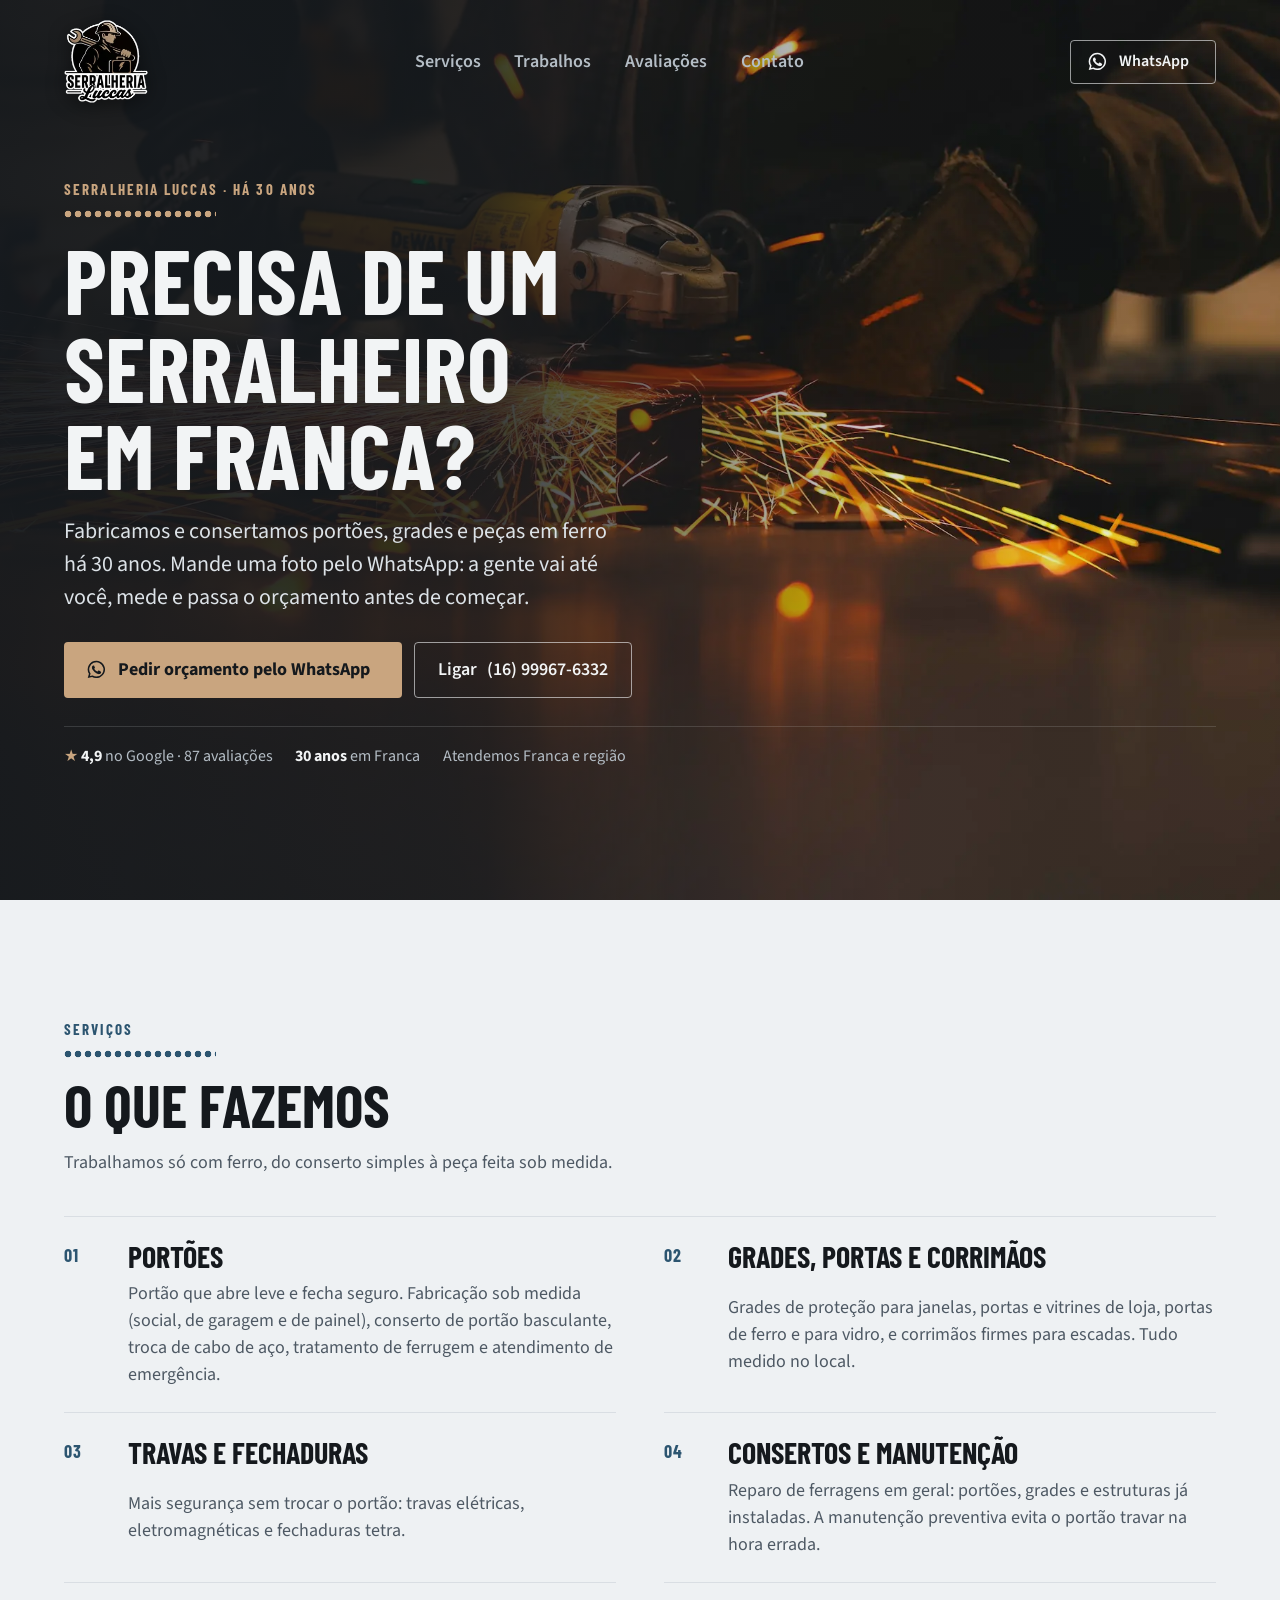
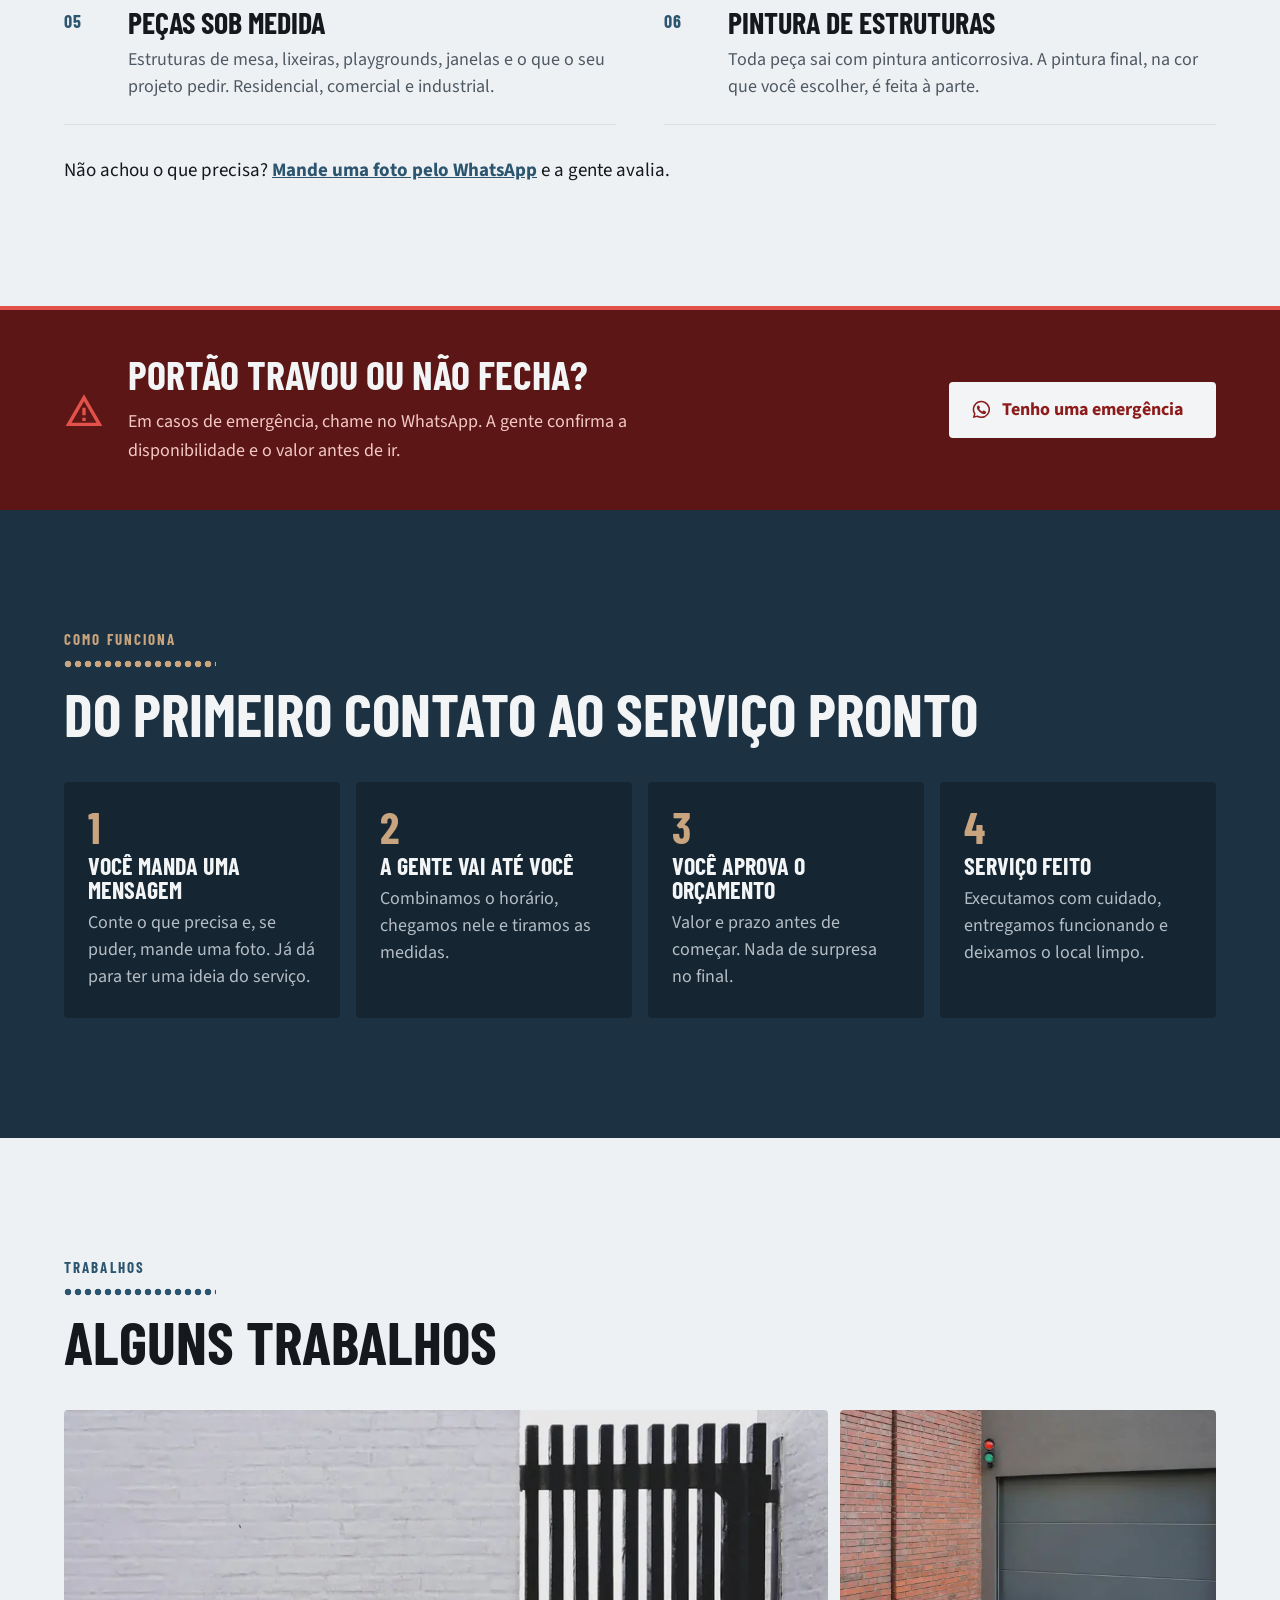
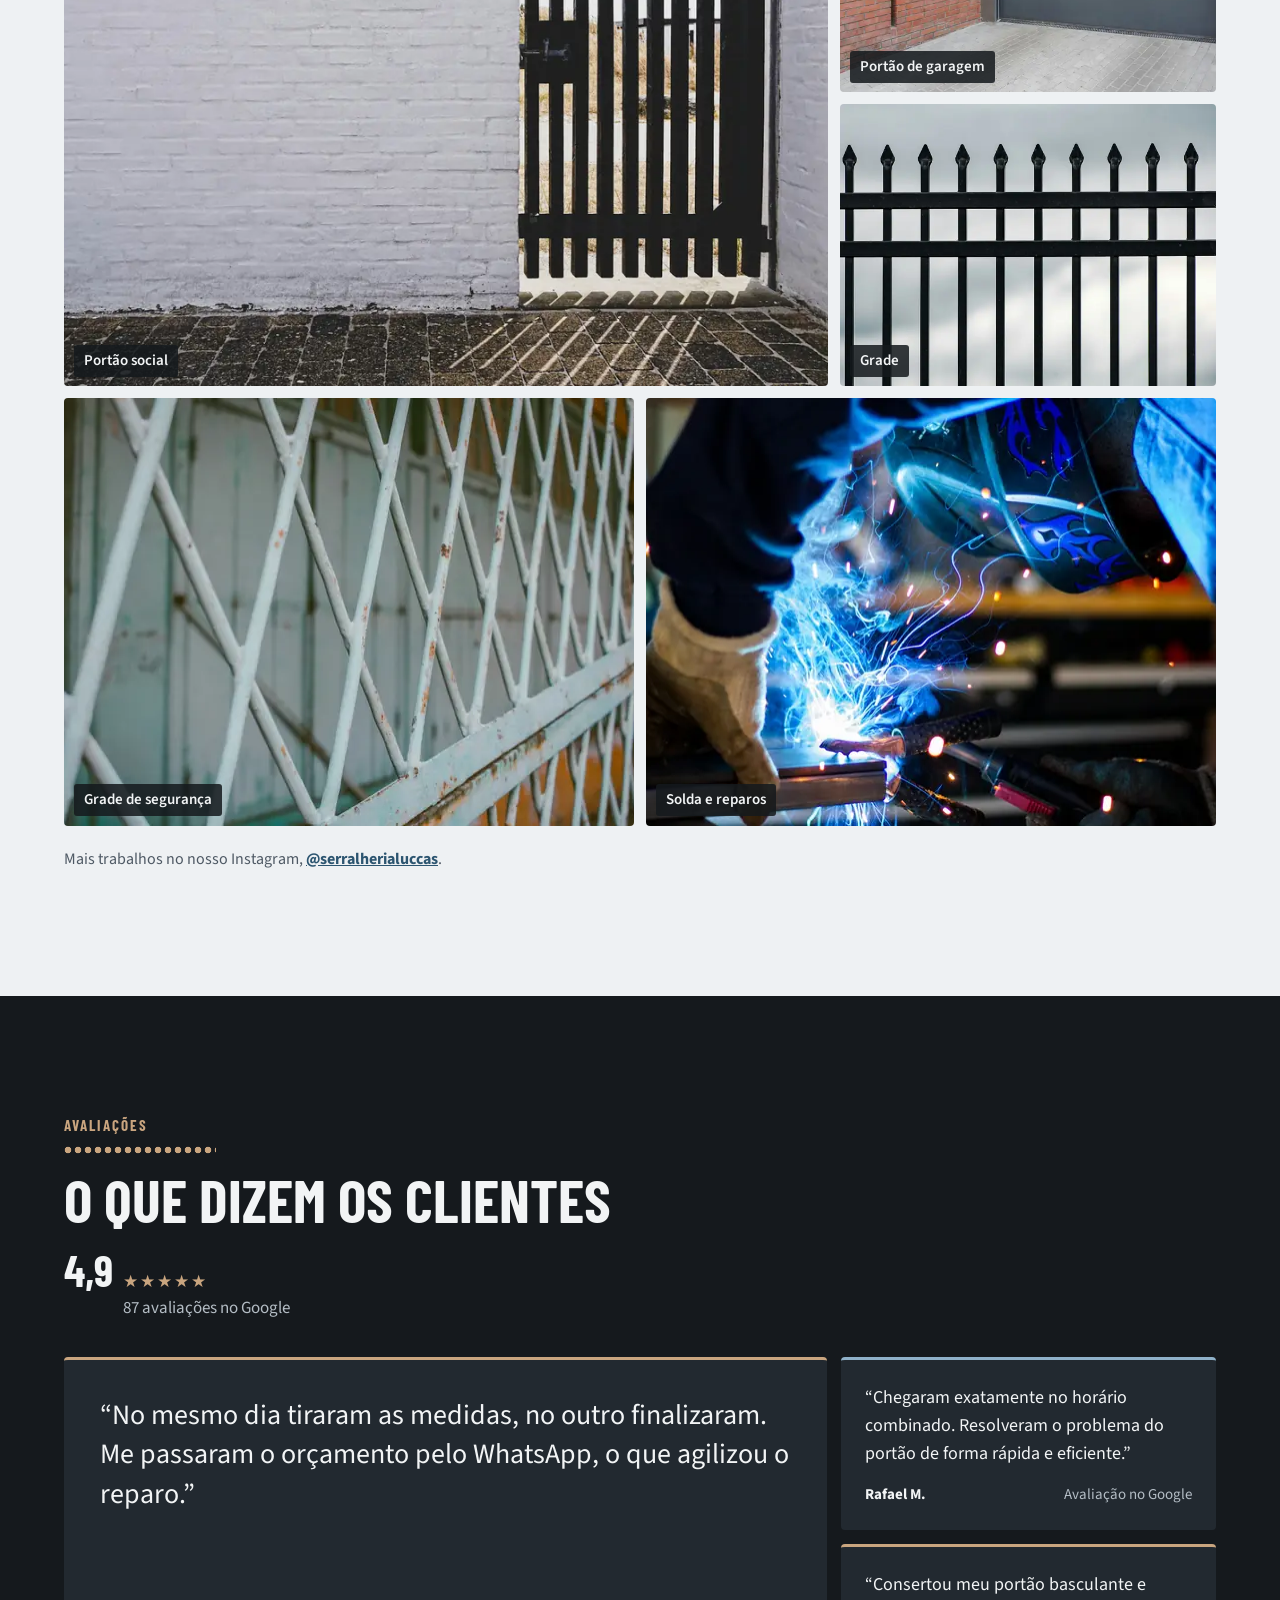
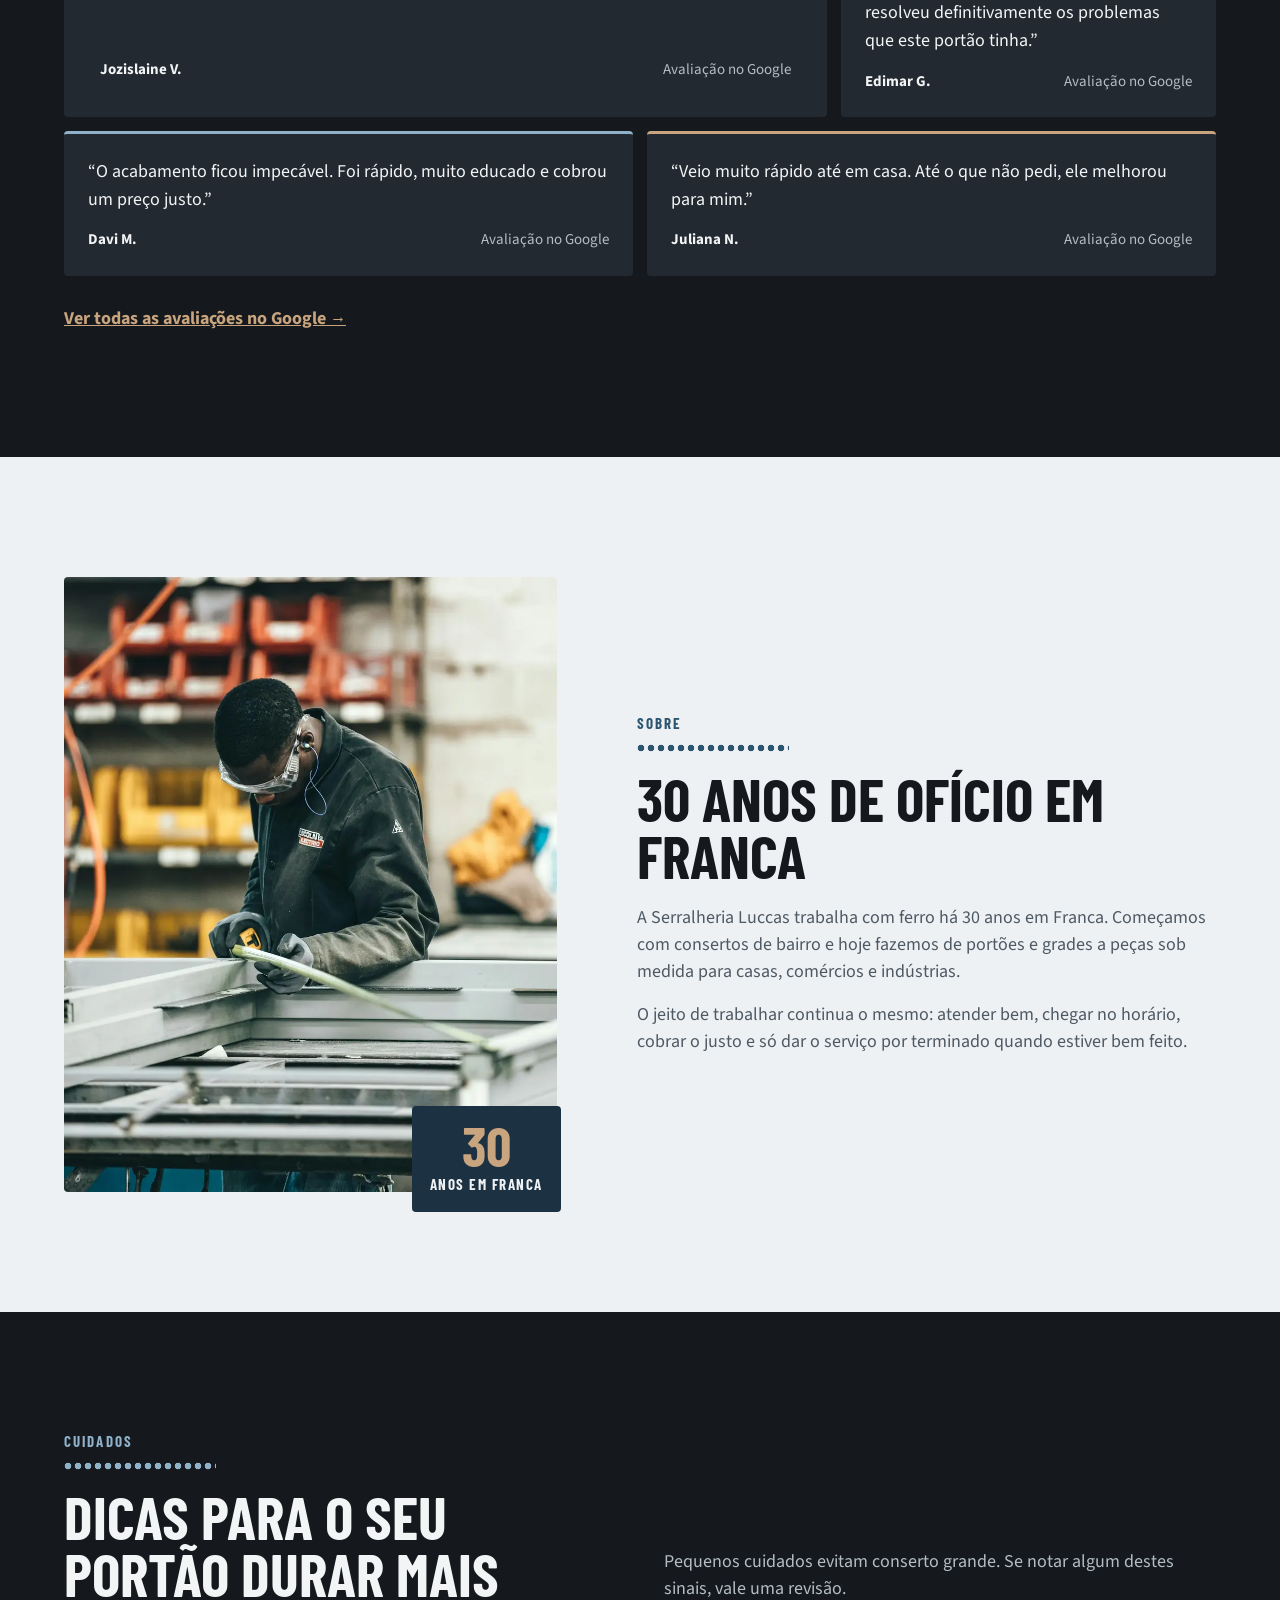
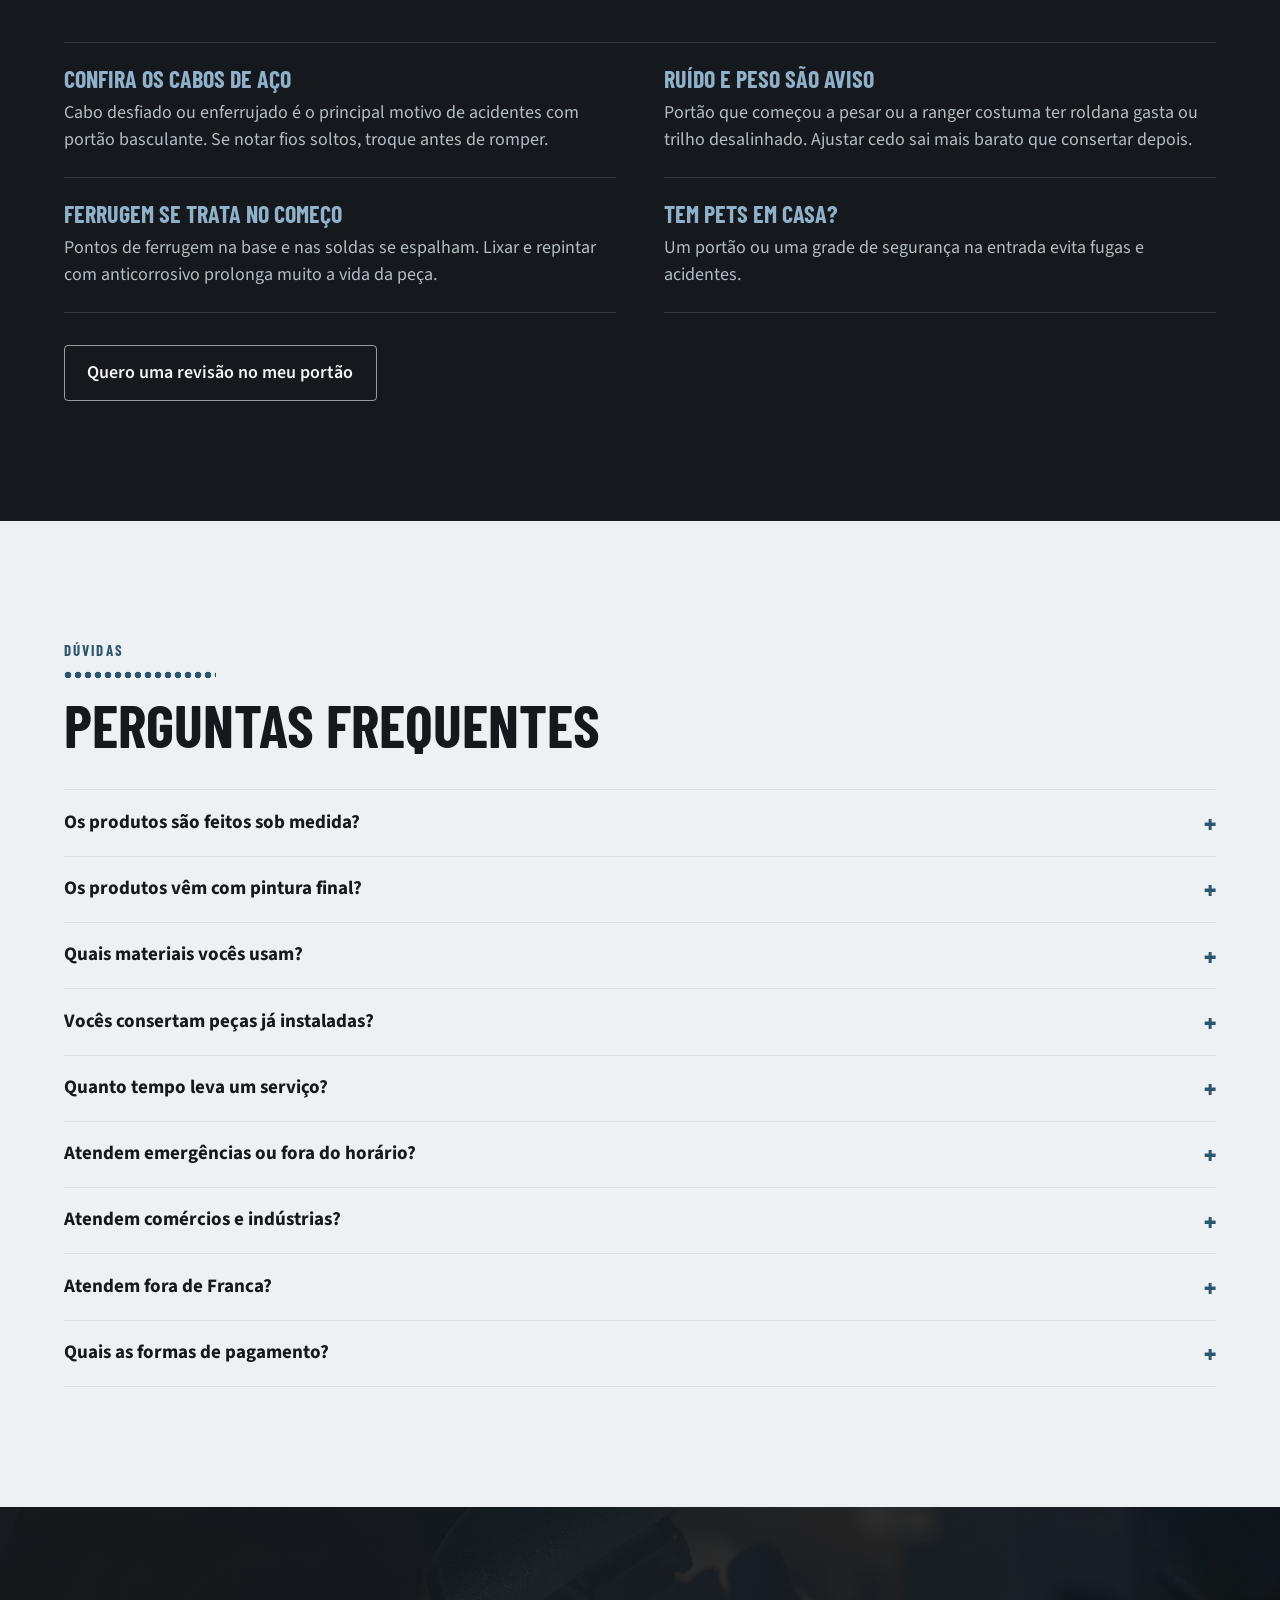
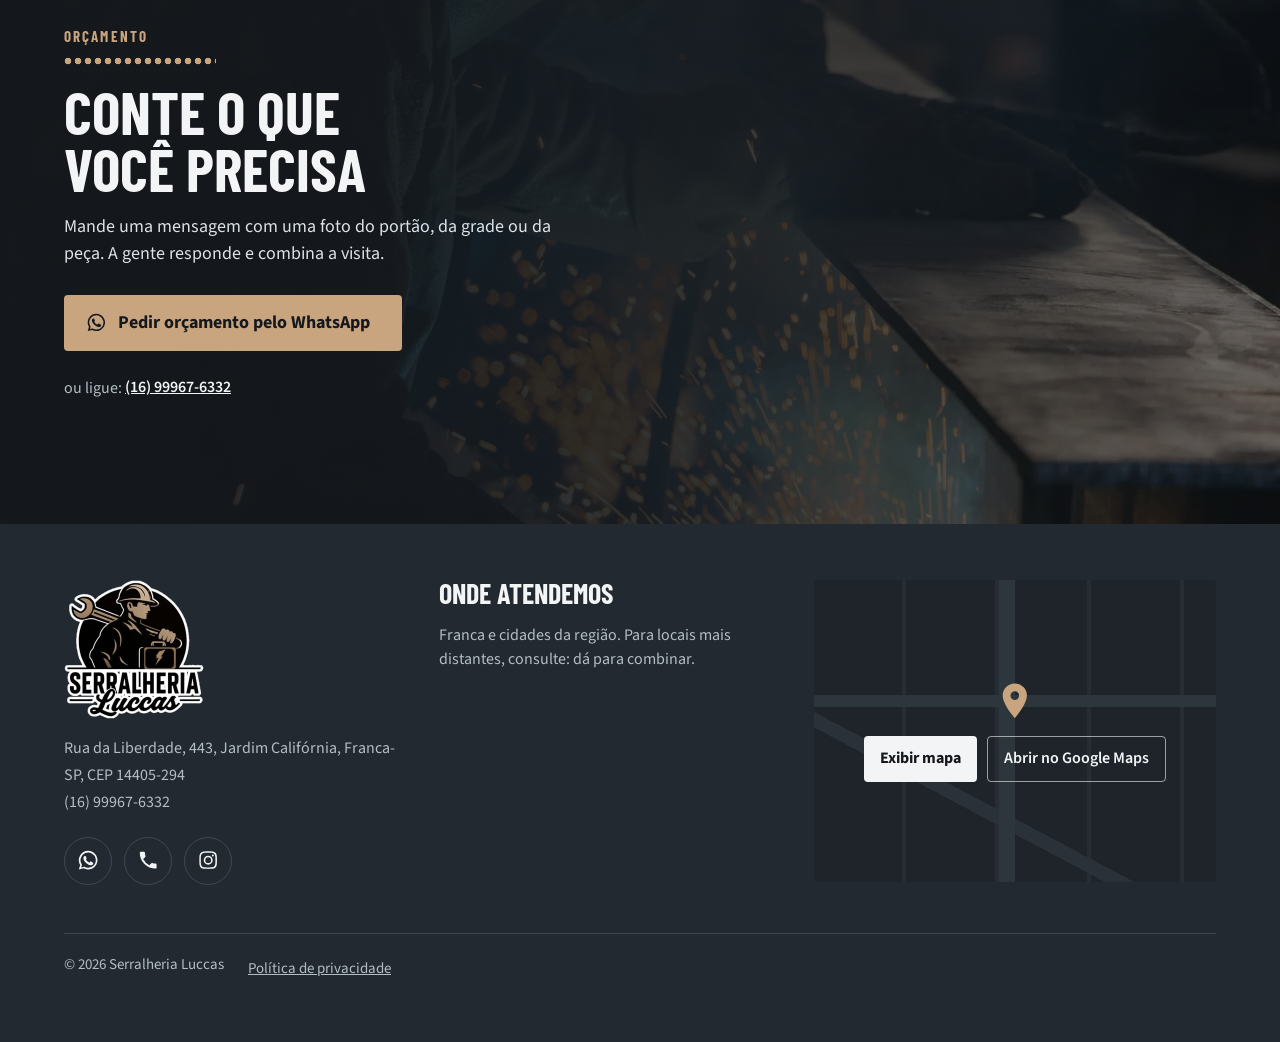
==== commit 8b2bba92: "Ajuste faixa contato de emergencia" ====
--- a/public/index.html
+++ b/public/index.html
@@ -12,7 +12,7 @@
   <!-- DEMONSTRAÇÃO: remover o noindex e trocar o endereço do canonical, og:url, og:image e dados estruturados
        para https://serralherialuccas.com/ quando o cliente aprovar (ver docs/guia-de-edicao.md) -->
   <meta name="robots" content="noindex, nofollow">
-  <link rel="canonical" href="https://serralheria-luccas.pages.dev/">
+  <link rel="canonical" href="https://lp-serralherialuccas.pages.dev/">
   <meta name="theme-color" content="#15191D">
 
   <!-- Prévia ao compartilhar (WhatsApp, Facebook etc.) -->
@@ -21,8 +21,8 @@
   <meta property="og:site_name" content="Serralheria Luccas">
   <meta property="og:title" content="Serralheria Luccas | Serralheria em Franca-SP">
   <meta property="og:description" content="Portões, grades e consertos em ferro sob medida. 30 anos em Franca, nota 4,9 no Google.">
-  <meta property="og:url" content="https://serralheria-luccas.pages.dev/">
-  <meta property="og:image" content="https://serralheria-luccas.pages.dev/assets/img/og-serralheria-luccas.jpg">
+  <meta property="og:url" content="https://lp-serralherialuccas.pages.dev/">
+  <meta property="og:image" content="https://lp-serralherialuccas.pages.dev/assets/img/og-serralheria-luccas.jpg">
   <meta property="og:image:width" content="1200">
   <meta property="og:image:height" content="630">
   <meta name="twitter:card" content="summary_large_image">
@@ -44,10 +44,10 @@
     "@type": "HomeAndConstructionBusiness",
     "name": "Serralheria Luccas",
     "description": "Serralheria em Franca-SP: fabricação e conserto de portões, grades, corrimãos, travas e peças em ferro sob medida.",
-    "url": "https://serralheria-luccas.pages.dev/",
+    "url": "https://lp-serralherialuccas.pages.dev/",
     "telephone": "+55-16-99967-6332",
-    "image": "https://serralheria-luccas.pages.dev/assets/img/og-serralheria-luccas.jpg",
-    "logo": "https://serralheria-luccas.pages.dev/assets/img/logo-serralheria-luccas-280.webp",
+    "image": "https://lp-serralherialuccas.pages.dev/assets/img/og-serralheria-luccas.jpg",
+    "logo": "https://lp-serralherialuccas.pages.dev/assets/img/logo-serralheria-luccas-280.webp",
     "address": {
       "@type": "PostalAddress",
       "streetAddress": "Rua da Liberdade, 443 - Jardim Califórnia",
@@ -134,13 +134,13 @@
         <!-- ✏️ EDITÁVEL: lista de serviços (título até 30 caracteres, texto até 200) -->
         <ol class="servicos-lista" role="list">
           <li class="servico revelar"><span class="num" aria-hidden="true">01</span><h3>Portões</h3>
-            <p>Portão que abre leve e fecha seguro. Fabricação sob medida, conserto de portão basculante, troca de cabo de aço e ajuste de roldanas e trilhos.</p></li>
-          <li class="servico revelar"><span class="num" aria-hidden="true">02</span><h3>Grades e corrimãos</h3>
-            <p>Proteção para janelas, portas e vitrines de loja, e corrimãos firmes para escadas. Tudo medido no local.</p></li>
+            <p>Portão que abre leve e fecha seguro. Fabricação sob medida (social, de garagem e de painel), conserto de portão basculante, troca de cabo de aço, tratamento de ferrugem e atendimento de emergência.</p></li>
+          <li class="servico revelar"><span class="num" aria-hidden="true">02</span><h3>Grades, portas e corrimãos</h3>
+            <p>Grades de proteção para janelas, portas e vitrines de loja, portas de ferro e para vidro, e corrimãos firmes para escadas. Tudo medido no local.</p></li>
           <li class="servico revelar"><span class="num" aria-hidden="true">03</span><h3>Travas e fechaduras</h3>
             <p>Mais segurança sem trocar o portão: travas elétricas, eletromagnéticas e fechaduras tetra.</p></li>
           <li class="servico revelar"><span class="num" aria-hidden="true">04</span><h3>Consertos e manutenção</h3>
-            <p>Solda, reforço e troca de peças em portões, grades e estruturas já instaladas. A manutenção preventiva evita o portão travar na hora errada.</p></li>
+            <p>Reparo de ferragens em geral: portões, grades e estruturas já instaladas. A manutenção preventiva evita o portão travar na hora errada.</p></li>
           <li class="servico revelar"><span class="num" aria-hidden="true">05</span><h3>Peças sob medida</h3>
             <p>Estruturas de mesa, lixeiras, playgrounds, janelas e o que o seu projeto pedir. Residencial, comercial e industrial.</p></li>
           <li class="servico revelar"><span class="num" aria-hidden="true">06</span><h3>Pintura de estruturas</h3>
@@ -148,6 +148,22 @@
         </ol>
         <!-- ✏️ FIM -->
         <p class="servicos-final">Não achou o que precisa? <a data-whats="Olá! Vim pelo site. Vou mandar uma foto do que preciso: " data-local="servicos" href="https://wa.me/5516999676332" target="_blank" rel="noopener">Mande uma foto pelo WhatsApp<span class="visually-hidden"> (abre em nova aba)</span></a> e a gente avalia.</p>
+      </div>
+    </section>
+
+    <!-- ================= 2b. EMERGÊNCIA ================= -->
+    <section class="emergencia" aria-labelledby="titulo-emergencia">
+      <div class="container emergencia-grade">
+        <svg class="emergencia-icone" viewBox="0 0 24 24" aria-hidden="true"><path fill="currentColor" d="M12 2 1 21h22L12 2Zm0 4.2L19.5 19h-15L12 6.2ZM11 10v4.5h2V10h-2Zm0 6v2h2v-2h-2Z"/></svg>
+        <div>
+          <!-- ✏️ EDITÁVEL: faixa de emergência (título até 40 caracteres, texto até 140) -->
+          <h2 id="titulo-emergencia">Portão travou ou não fecha?</h2>
+          <p>Em casos de emergência, chame no WhatsApp. A gente confirma a disponibilidade e o valor antes de ir.</p>
+          <!-- ✏️ FIM -->
+        </div>
+        <a class="btn btn-emergencia" data-whats="EMERGÊNCIA: Vim pelo site. Meu portão está com problema e preciso de ajuda: " data-local="emergencia" href="https://wa.me/5516999676332" target="_blank" rel="noopener">
+          <svg aria-hidden="true"><use href="#i-whats"/></svg>Tenho uma emergência<span class="visually-hidden"> com meu portão, pelo WhatsApp (abre em nova aba)</span>
+        </a>
       </div>
     </section>
 
--- a/public/css/variables.css
+++ b/public/css/variables.css
@@ -31,6 +31,10 @@
   --gelo:#EEF1F3;         /* fundo das seções claras */
   --tinta:#15191D;        /* texto no claro (16,0:1) */
   --tinta-suave:#4E5964;  /* texto secundário no claro (6,3:1) */
+  --alerta:#5C1616;        /* fundo da faixa de emergência (branco 12,0:1) */
+  --alerta-filete:#E2524A; /* filete e ícone da emergência (3,5:1, elemento gráfico) */
+  --alerta-texto:#F3C9C4;  /* texto secundário na faixa (8,8:1) */
+  --alerta-escuro:#8E1B1B; /* texto do botão de emergência sobre branco (8,2:1) */
   --linha-escura:rgba(242,244,245,.14);
   --linha-clara:#D9DEE3;
 
--- a/public/css/style.css
+++ b/public/css/style.css
@@ -77,6 +77,21 @@
 .servico p{grid-column:2;color:var(--tinta-suave);margin-top:.35rem}
 .servicos-final{margin-top:2rem;font-size:1.1875rem}
 .servicos-final a{color:var(--aco);font-weight:700}
+
+/* ---------- Faixa de emergência (vermelho escuro de sinalização) ---------- */
+.emergencia{background:var(--alerta);color:var(--branco);border-top:4px solid var(--alerta-filete);padding-block:3.25rem 3.5rem}
+.emergencia-grade{display:grid;grid-template-columns:auto 1fr;gap:1.75rem 1.1rem;align-items:start}
+.emergencia-icone{width:2.5rem;height:2.5rem;color:var(--alerta-filete);margin-top:.15rem}
+.emergencia h2{font-size:clamp(1.875rem,6vw,2.5rem);line-height:1}
+.emergencia p{margin-top:.9rem;line-height:1.6;color:var(--alerta-texto);max-width:36rem}
+.emergencia .btn{grid-column:1 / -1;justify-self:stretch}
+.btn-emergencia{background:var(--branco);color:var(--alerta-escuro)}
+@media (hover:hover) and (pointer:fine){.btn-emergencia:hover{background:#FFFFFF}}
+@media (min-width:60rem){
+  .emergencia{padding-block:2.75rem}
+  .emergencia-grade{grid-template-columns:auto 1fr auto;align-items:center;gap:1rem 1.5rem}
+  .emergencia .btn{grid-column:auto;justify-self:start}
+}
 
 /* ---------- Como funciona ---------- */
 .passos{list-style:none;padding:0;margin-top:2.5rem;display:grid;gap:1rem;counter-reset:passo}
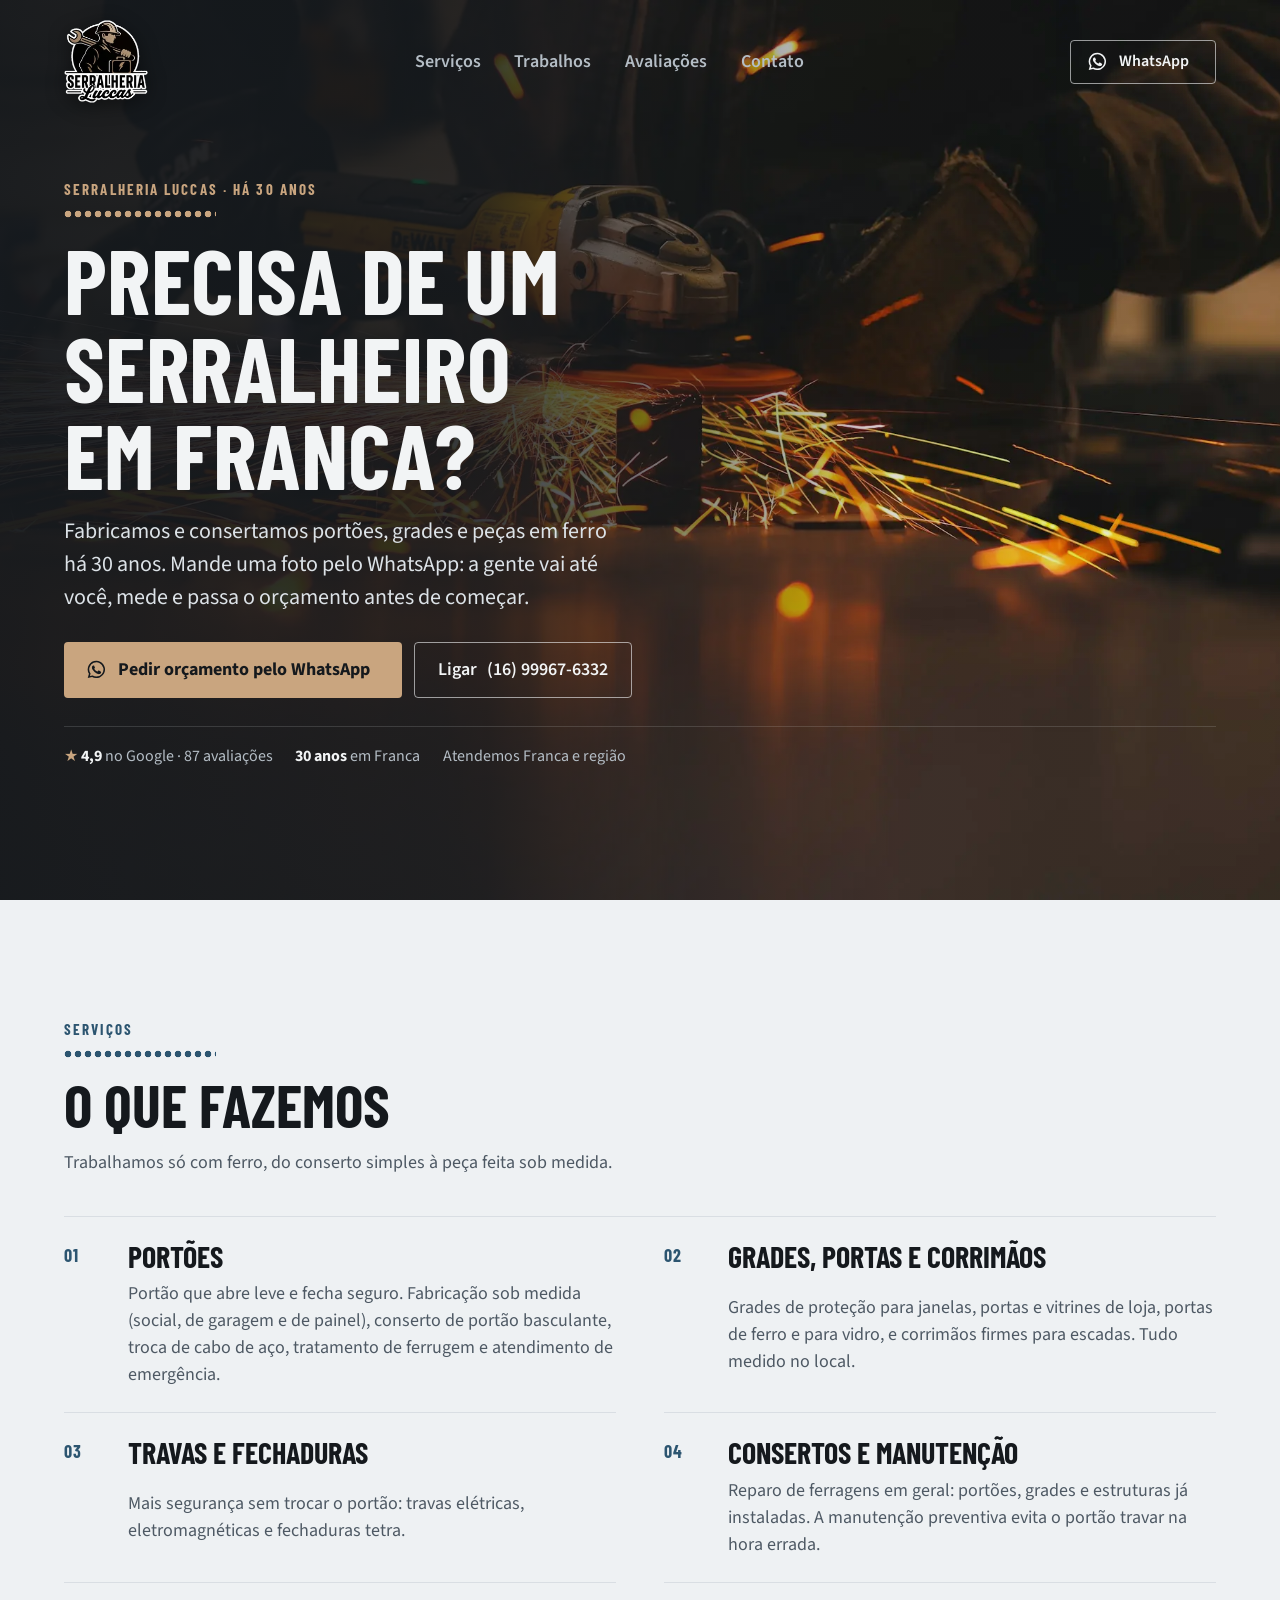
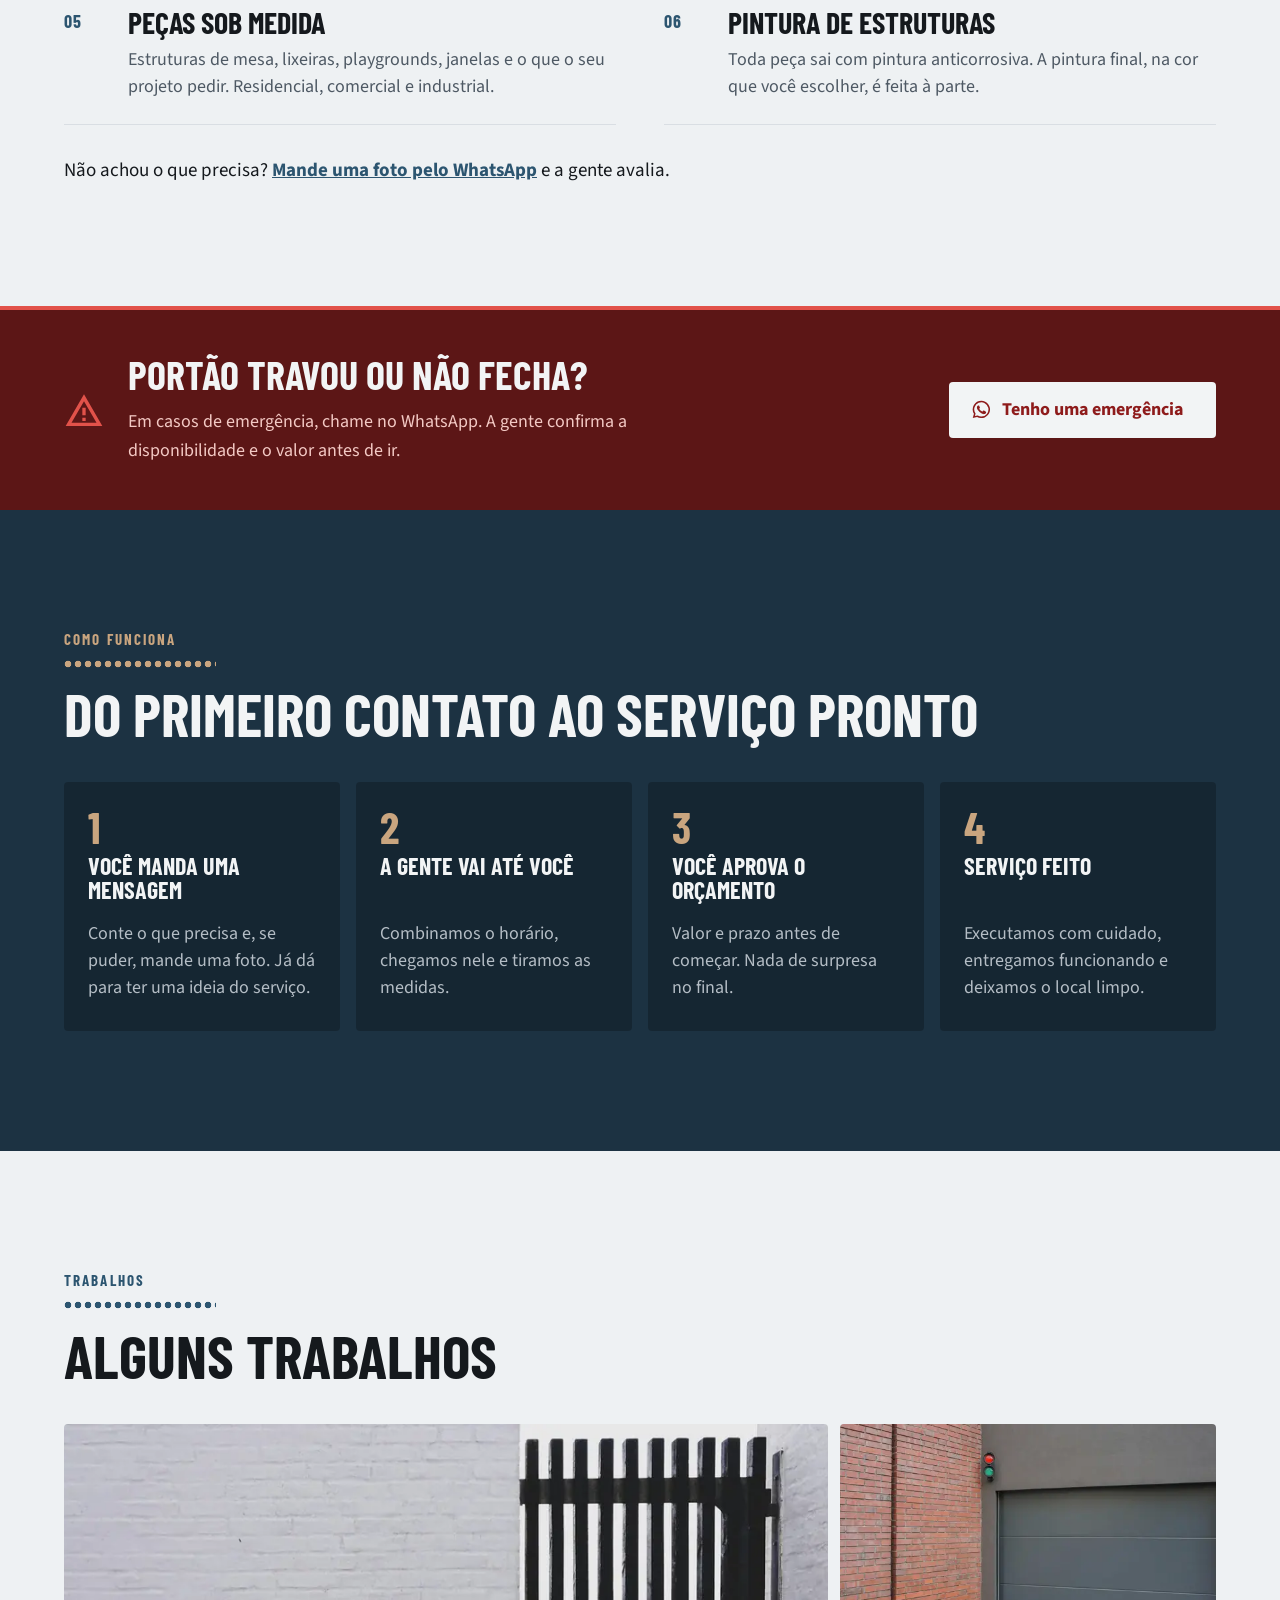
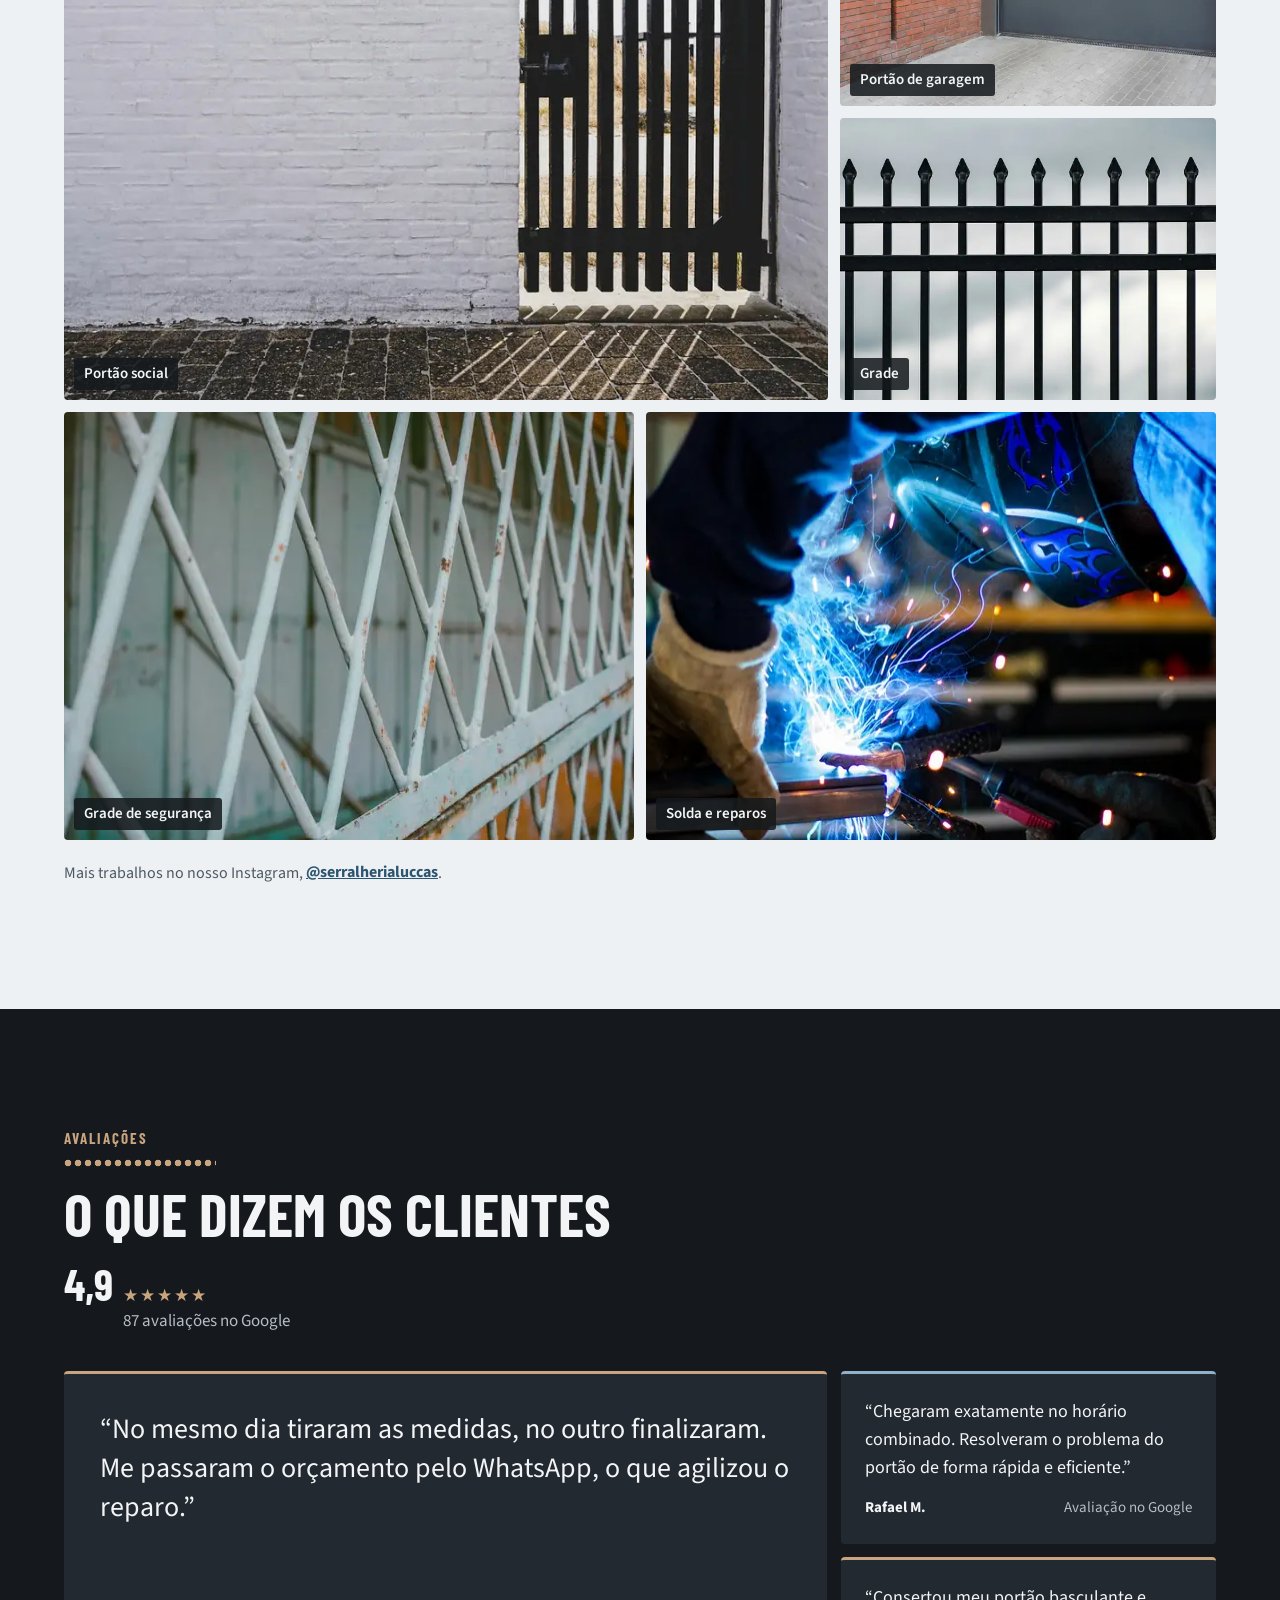
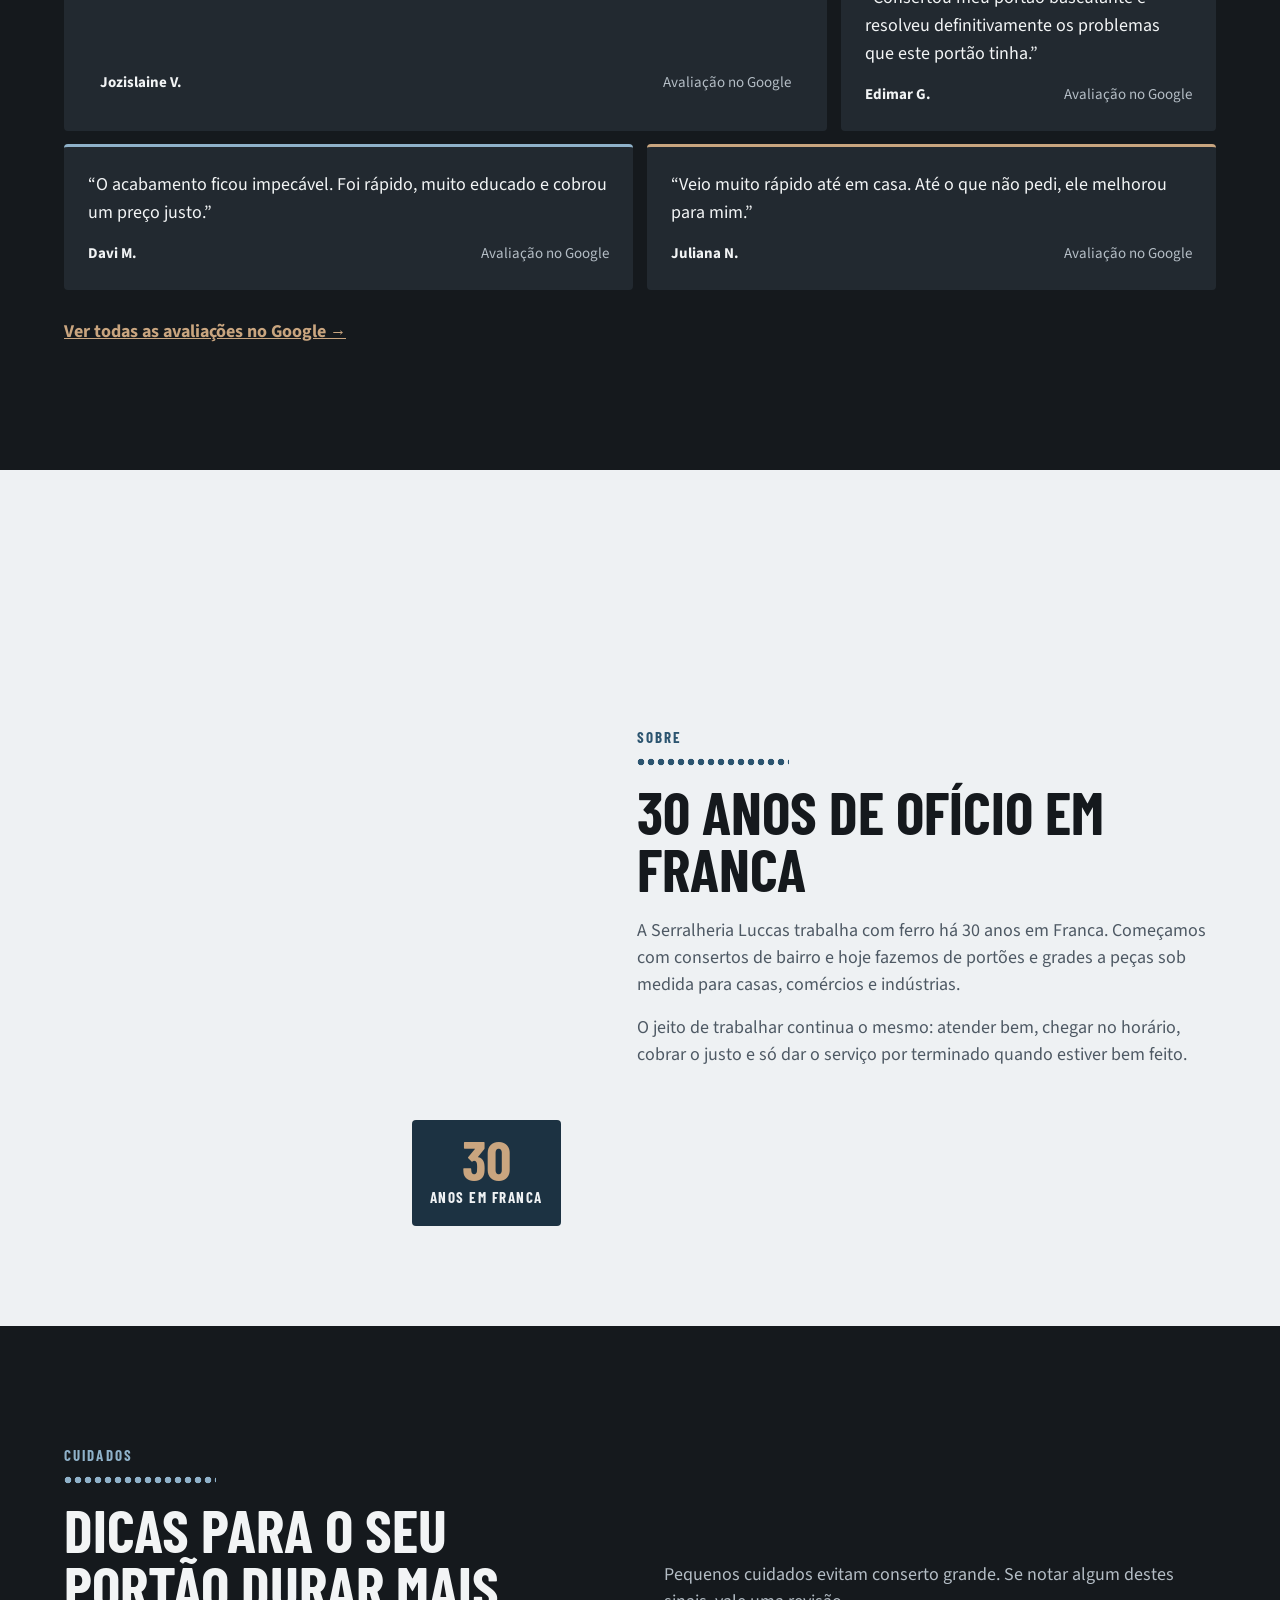
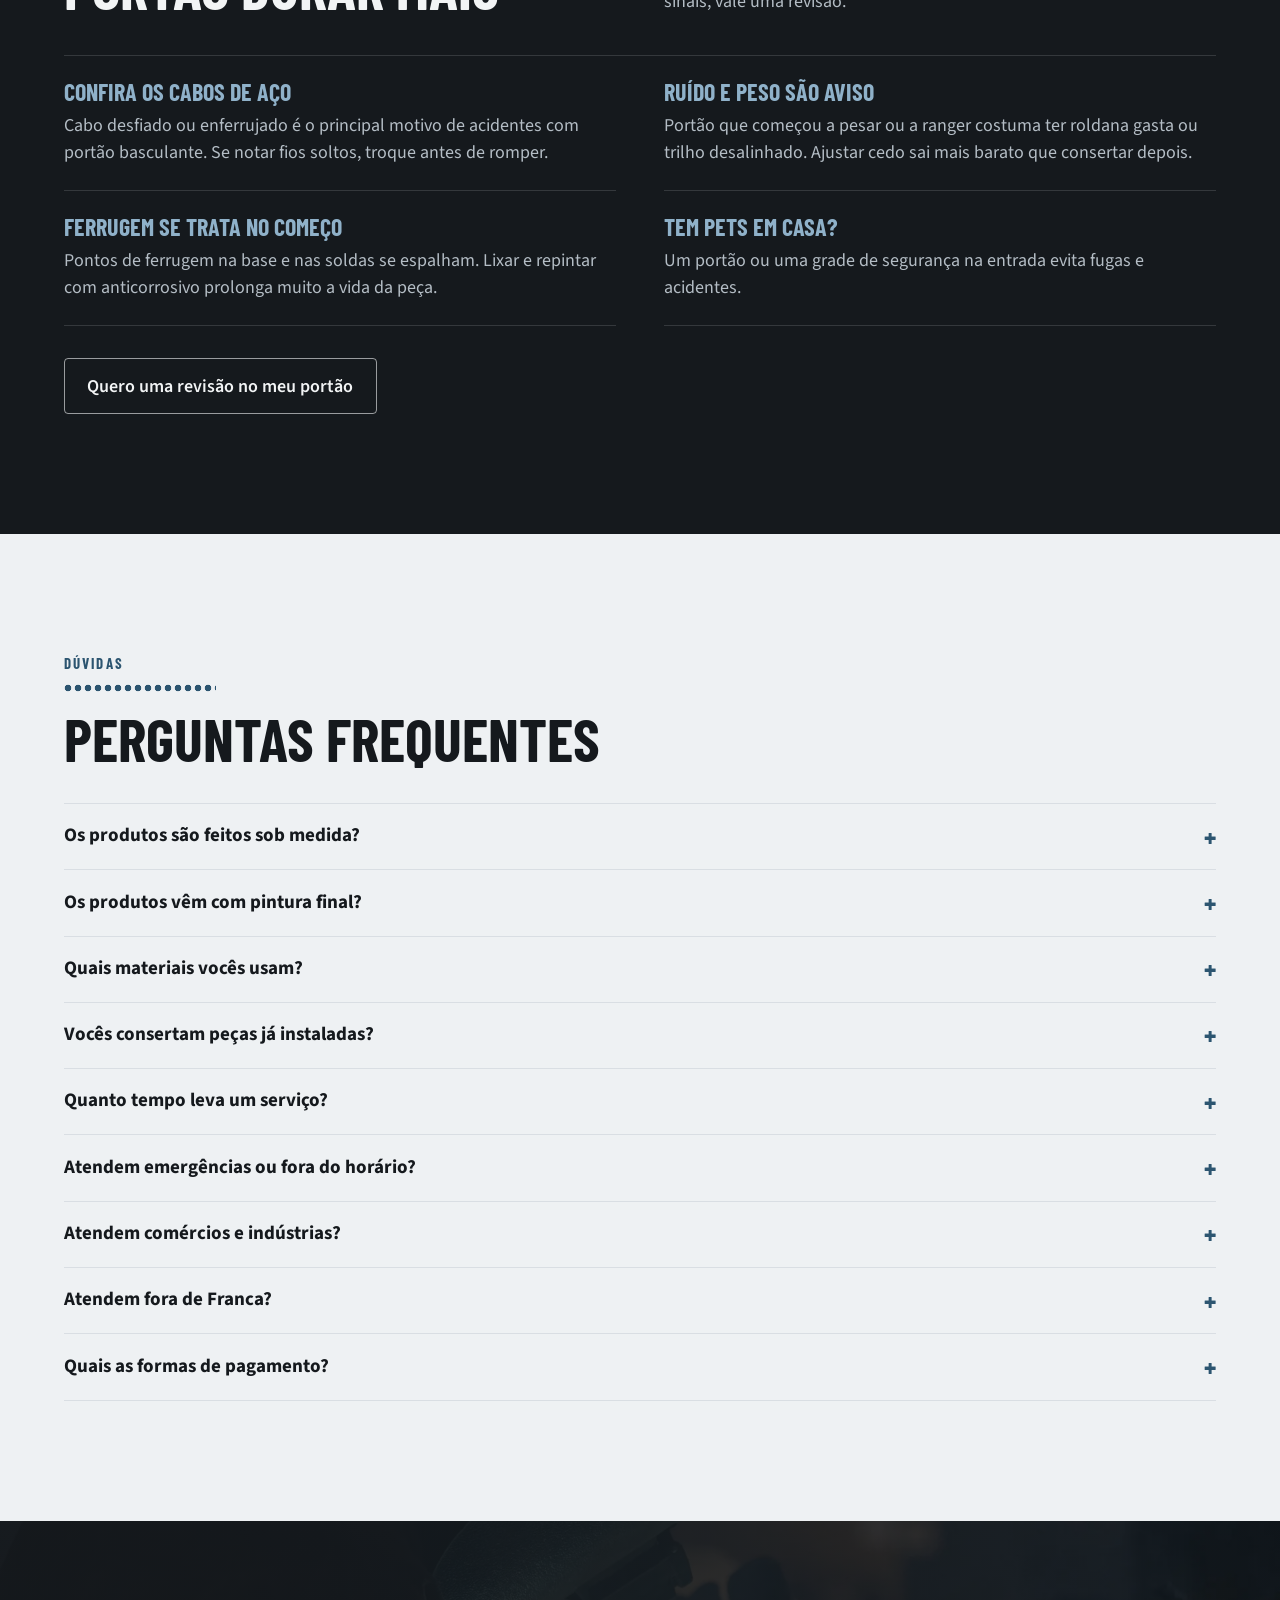
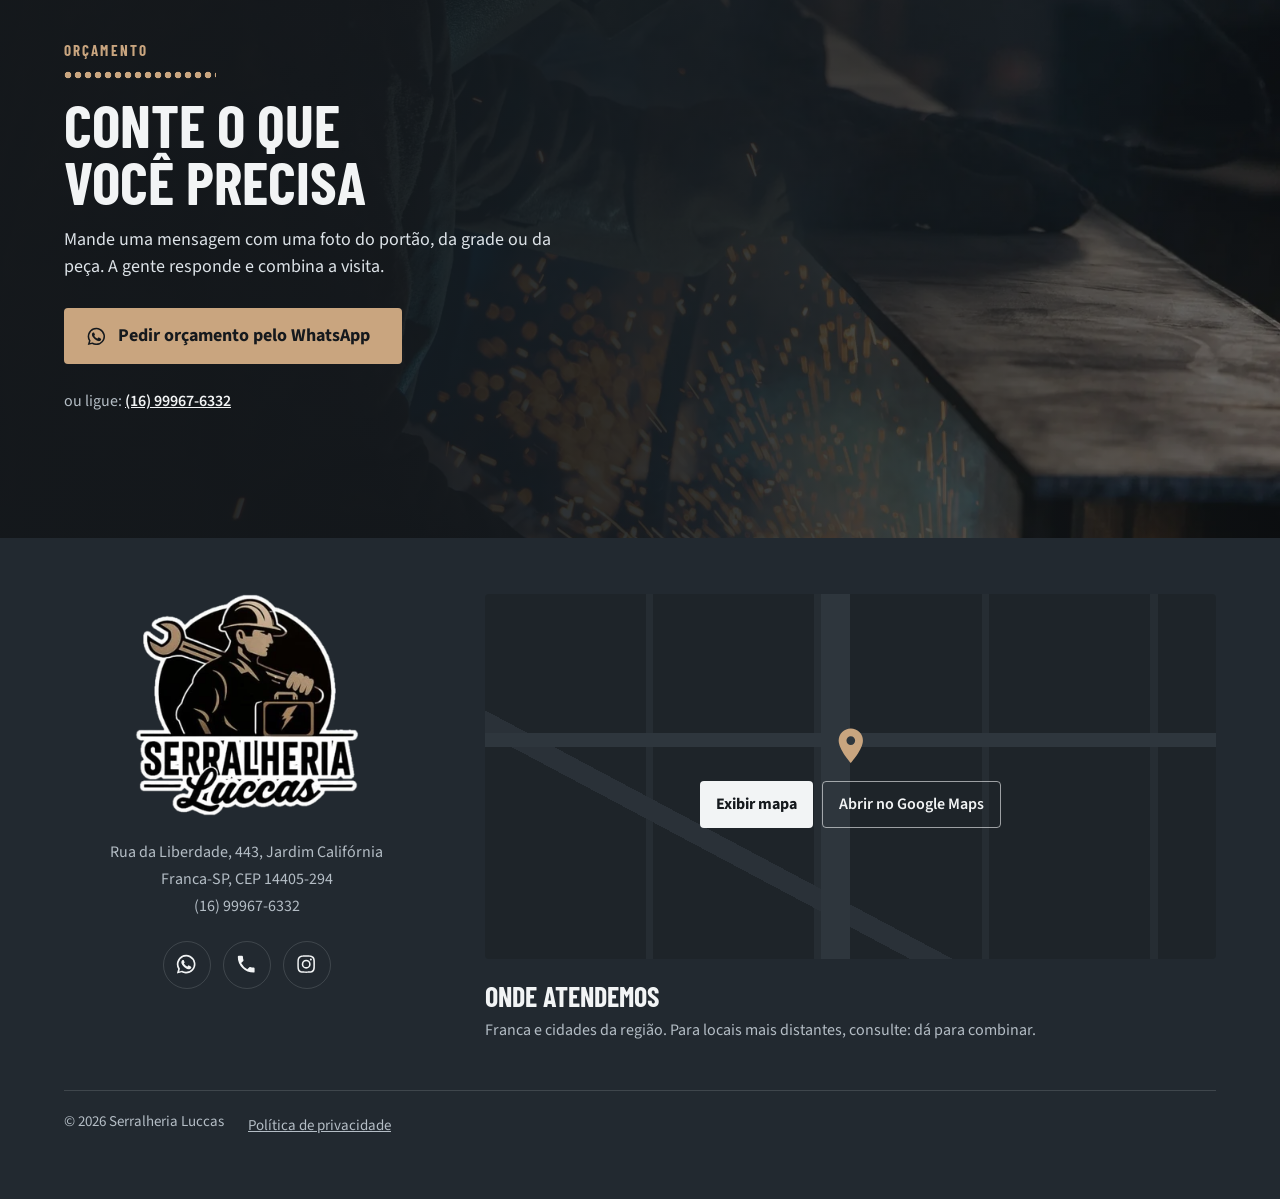
==== commit d057b143: "Ajustes no footer" ====
--- a/public/index.html
+++ b/public/index.html
@@ -310,10 +310,11 @@
   <footer id="contato" class="rodape">
     <div class="container">
       <div class="rodape-grade">
-        <div>
-          <a class="logo logo-rodape" href="#conteudo"><img src="assets/img/logo-serralheria-luccas-280.webp" width="280" height="278" alt="Serralheria Luccas" loading="lazy" decoding="async"></a>
+        <div class="rodape-marca">
+          <a class="logo logo-rodape" href="#conteudo"><img src="assets/img/logo-serralheria-luccas-280.webp" srcset="assets/img/logo-serralheria-luccas-280.webp 280w, assets/img/logo-serralheria-luccas-400.webp 403w" sizes="(min-width:60rem) 14rem, 15rem" width="280" height="278" alt="Serralheria Luccas" loading="lazy" decoding="async"></a>
           <address>
-            Rua da Liberdade, 443, Jardim Califórnia, Franca-SP, CEP 14405-294<br>
+            Rua da Liberdade, 443, Jardim Califórnia<br>
+            Franca-SP, CEP 14405-294<br>
             <span data-config="contato.celularExibicao">(16) 99967-6332</span>
           </address>
           <ul class="redes" role="list">
@@ -325,19 +326,21 @@
               <svg viewBox="0 0 24 24" aria-hidden="true"><path fill="currentColor" d="M12 7.2a4.8 4.8 0 1 0 0 9.6 4.8 4.8 0 0 0 0-9.6Zm0 7.9a3.1 3.1 0 1 1 0-6.2 3.1 3.1 0 0 1 0 6.2Zm6.1-8.1a1.1 1.1 0 1 1-2.2 0 1.1 1.1 0 0 1 2.2 0ZM21.3 8.1c-.1-1.5-.4-2.9-1.5-4s-2.5-1.4-4-1.5C14.2 2.5 9.8 2.5 8.2 2.6c-1.5.1-2.9.4-4 1.5S2.7 6.6 2.6 8.1c-.1 1.6-.1 6.1 0 7.7.1 1.5.4 2.9 1.5 4s2.5 1.4 4 1.5c1.6.1 6.1.1 7.7 0 1.5-.1 2.9-.4 4-1.5s1.4-2.5 1.5-4c.1-1.6.1-6.1 0-7.7Zm-2 9.4a3.2 3.2 0 0 1-1.8 1.8c-1.3.5-4.3.4-5.6.4s-4.4.1-5.6-.4a3.2 3.2 0 0 1-1.8-1.8c-.5-1.3-.4-4.3-.4-5.6s-.1-4.4.4-5.6a3.2 3.2 0 0 1 1.8-1.8c1.3-.5 4.3-.4 5.6-.4s4.4-.1 5.6.4a3.2 3.2 0 0 1 1.8 1.8c.5 1.3.4 4.3.4 5.6s.1 4.4-.4 5.6Z"/></svg></a></li>
           </ul>
         </div>
-        <div>
-          <h2>Onde atendemos</h2>
-          <!-- ✏️ EDITÁVEL: área atendida (até 200 caracteres) -->
-          <p class="area">Franca e cidades da região. Para locais mais distantes, consulte: dá para combinar.</p>
-          <!-- ✏️ FIM -->
-        </div>
-        <div class="mapa">
-          <div class="mapa-capa">
-            <svg class="mapa-pino" viewBox="0 0 24 24" aria-hidden="true"><path fill="currentColor" d="M12 2a7 7 0 0 0-7 7c0 5.2 7 13 7 13s7-7.8 7-13a7 7 0 0 0-7-7Zm0 9.5A2.5 2.5 0 1 1 12 6.5a2.5 2.5 0 0 1 0 5Z"/></svg>
-            <p class="visually-hidden">Mapa da Serralheria Luccas, Rua da Liberdade, 443, Jardim Califórnia, Franca-SP</p>
-            <div class="mapa-botoes">
-              <button class="btn btn-mapa" type="button" data-exibir-mapa>Exibir mapa</button>
-              <a class="btn btn-contorno" data-maps href="https://maps.google.com/?cid=4253106511975867823" target="_blank" rel="noopener">Abrir no Google Maps<span class="visually-hidden"> (abre em nova aba)</span></a>
+        <div class="rodape-local">
+          <div class="rodape-area">
+            <h2>Onde atendemos</h2>
+            <!-- ✏️ EDITÁVEL: área atendida (até 200 caracteres) -->
+            <p class="area">Franca e cidades da região. Para locais mais distantes, consulte: dá para combinar.</p>
+            <!-- ✏️ FIM -->
+          </div>
+          <div class="mapa">
+            <div class="mapa-capa">
+              <svg class="mapa-pino" viewBox="0 0 24 24" aria-hidden="true"><path fill="currentColor" d="M12 2a7 7 0 0 0-7 7c0 5.2 7 13 7 13s7-7.8 7-13a7 7 0 0 0-7-7Zm0 9.5A2.5 2.5 0 1 1 12 6.5a2.5 2.5 0 0 1 0 5Z"/></svg>
+              <p class="visually-hidden">Mapa da Serralheria Luccas, Rua da Liberdade, 443, Jardim Califórnia, Franca-SP</p>
+              <div class="mapa-botoes">
+                <button class="btn btn-mapa" type="button" data-exibir-mapa>Exibir mapa</button>
+                <a class="btn btn-contorno" data-maps href="https://maps.google.com/?cid=4253106511975867823" target="_blank" rel="noopener">Abrir no Google Maps<span class="visually-hidden"> (abre em nova aba)</span></a>
+              </div>
             </div>
           </div>
         </div>
--- a/public/css/style.css
+++ b/public/css/style.css
@@ -47,7 +47,7 @@
 /* Logo oficial (o mesmo do WhatsApp e do Instagram); a borda branca de adesivo funciona sobre o escuro */
 .logo{display:block;flex:none;text-decoration:none}
 .logo img{width:4.25rem;height:auto;filter:drop-shadow(0 4px 10px rgba(0,0,0,.45))}
-.logo-rodape img{width:8.75rem;filter:none}
+.logo-rodape img{width:15rem;filter:none}
 .menu-botao{display:flex;align-items:center;gap:.5rem;padding:.6rem .8rem;border:1.5px solid rgba(242,244,245,.6);border-radius:var(--borda);font-weight:600;font-size:1rem;min-height:2.75rem}
 .menu-botao svg{width:1.25rem;height:1.25rem}
 .menu{display:none}
@@ -168,6 +168,11 @@
 .rede svg{width:1.4rem;height:1.4rem}
 @media (hover:hover) and (pointer:fine){.rede:hover{color:var(--bronze-detalhe);border-color:var(--bronze-detalhe)}}
 .rodape .area{margin-top:1rem;color:var(--cinza)}
+.rodape-local{display:flex;flex-direction:column;gap:1.5rem}
+/* Bloco da marca (logo, endereço e ícones) centralizado */
+.rodape-marca{text-align:center}
+.rodape-marca .logo{display:inline-block}
+.rodape-marca .redes{justify-content:center}
 /* Links de texto soltos com área de toque de pelo menos 24px (WCAG 2.2) */
 .galeria-nota a,.ver-todas,.telefones a,.rodape-fim a{display:inline-block;padding-block:.3rem}
 .rodape-fim{margin-top:3rem;padding-top:1.25rem;border-top:1px solid var(--linha-escura);display:flex;flex-wrap:wrap;gap:.5rem 1.5rem;color:var(--cinza);font-size:.9375rem}
@@ -202,6 +207,16 @@
 @media (prefers-reduced-motion:reduce){
   .js .revelar{opacity:0}
   .js .revelar.visivel{opacity:1;transition:opacity .4s}
+}
+
+/* Como funciona: os cartões compartilham as linhas internas (subgrid),
+   então todos os parágrafos começam na mesma altura, mesmo com títulos de tamanhos diferentes */
+@media (min-width:48rem){
+  .passos{grid-auto-rows:auto;row-gap:1rem}
+  .passo{display:grid;grid-row:span 2;grid-template-rows:subgrid;row-gap:1.1rem;padding:4.5rem 1.5rem 1.9rem}
+  .passo::before{top:1.4rem;left:1.5rem}
+  .passo h3{align-self:start}
+  .passo p{margin-top:0}
 }
 
 /* =================== Tablet =================== */
@@ -233,8 +248,6 @@
   .hero::after{background:linear-gradient(90deg,rgba(var(--grafite-rgb),.96) 0%,rgba(var(--grafite-rgb),.85) 38%,rgba(var(--grafite-rgb),.15) 70%,rgba(var(--grafite-rgb),.05) 100%)}
   .hero-foto{object-position:50% 50%}
   .passos{grid-template-columns:repeat(4,1fr)}
-  .passo{padding:4.5rem 1.5rem 1.75rem}
-  .passo::before{top:1.4rem;left:1.5rem}
   .avaliacao{grid-column:span 2}
   .avaliacao:nth-child(1){grid-column:span 4;grid-row:span 2;justify-content:center;padding:2.25rem}
   .avaliacao:nth-child(1) blockquote p{font-size:1.75rem;line-height:1.4}
@@ -243,7 +256,11 @@
   .dicas{grid-template-columns:1fr 1fr;column-gap:3rem}
   .secao-dicas .cabecalho{display:grid;grid-template-columns:1fr 1fr;gap:3rem;align-items:end}
   .rodape{padding-bottom:3.5rem}
-  .rodape-grade{grid-template-columns:1fr 1fr 1.2fr}
+  .rodape-grade{grid-template-columns:1fr 2fr;gap:3.5rem;align-items:start}
+  /* No computador: mapa grande em cima, "Onde atendemos" logo abaixo */
+  .rodape-local .mapa{order:-1;aspect-ratio:2/1}
+  .rodape-local .area{margin-top:.5rem}
+  .rodape-marca .logo-rodape img{width:14rem}
   .whats-flutuante{display:none}
 }
 
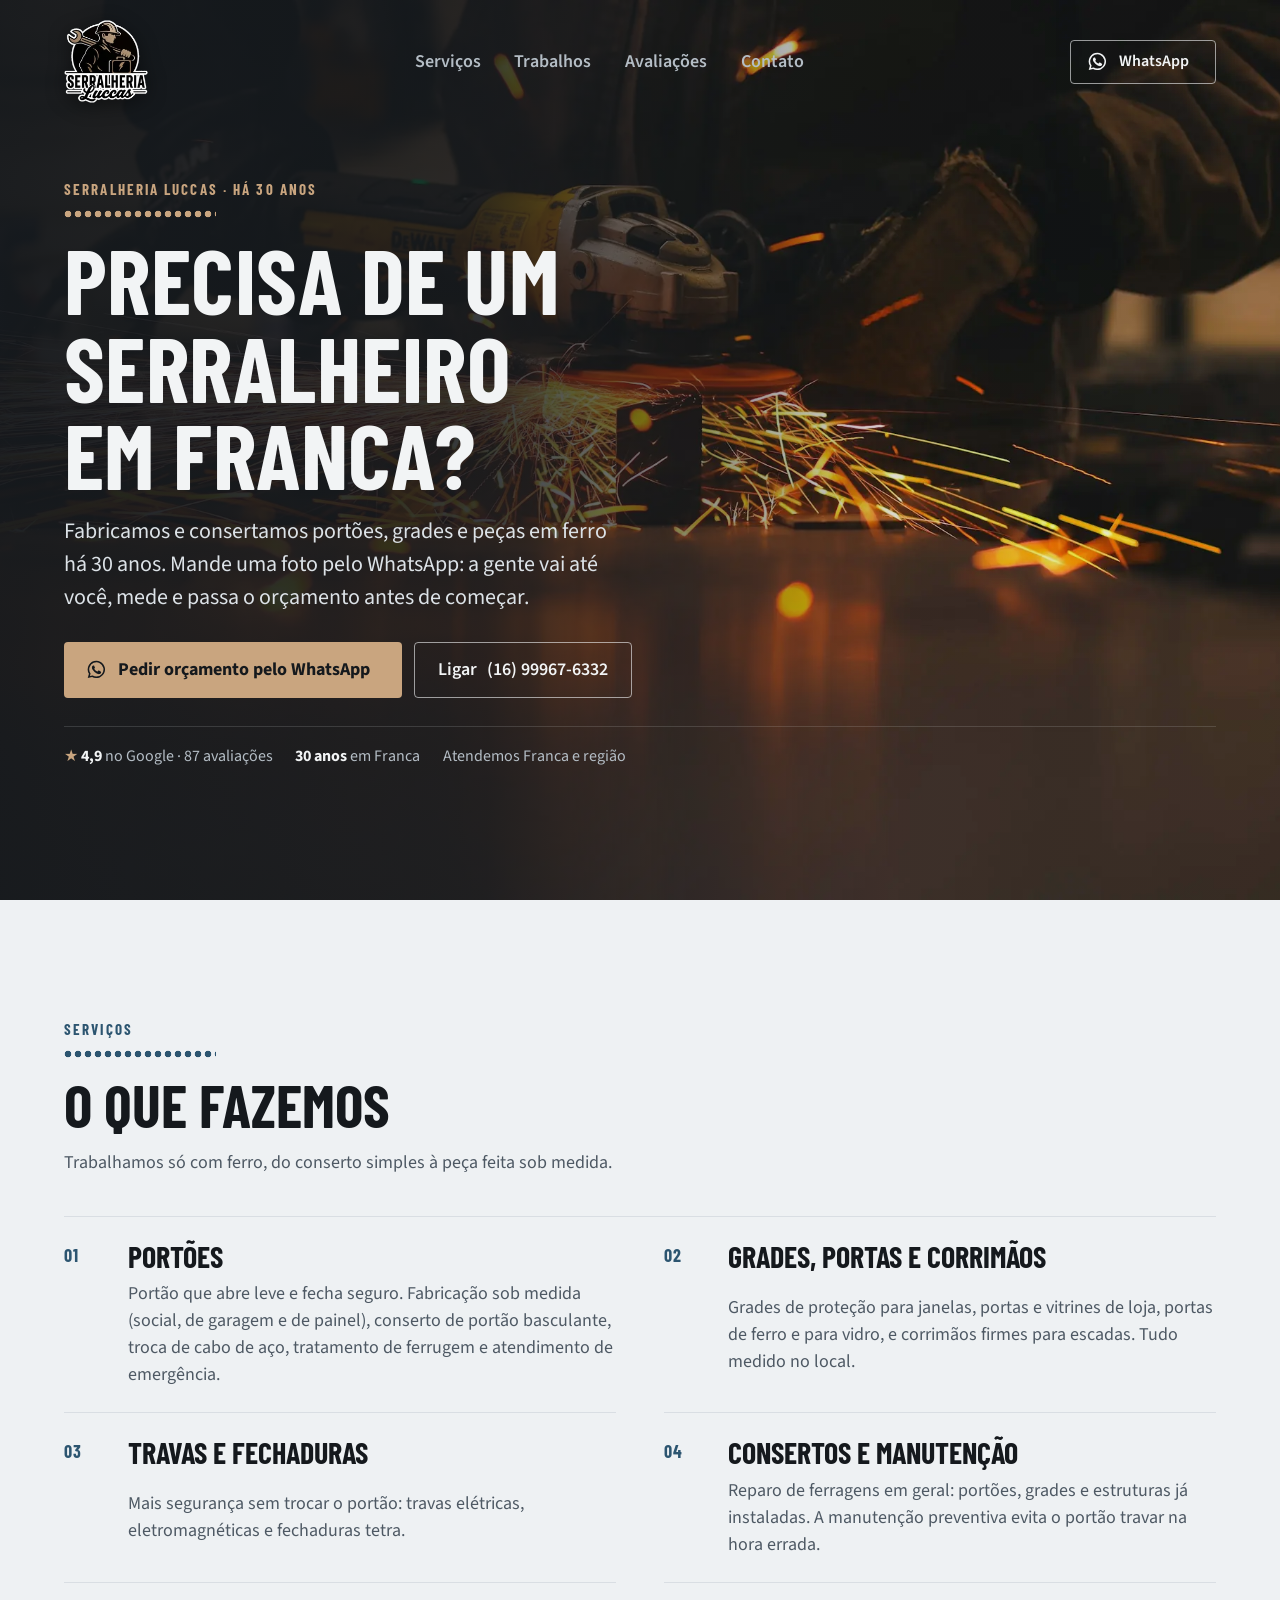
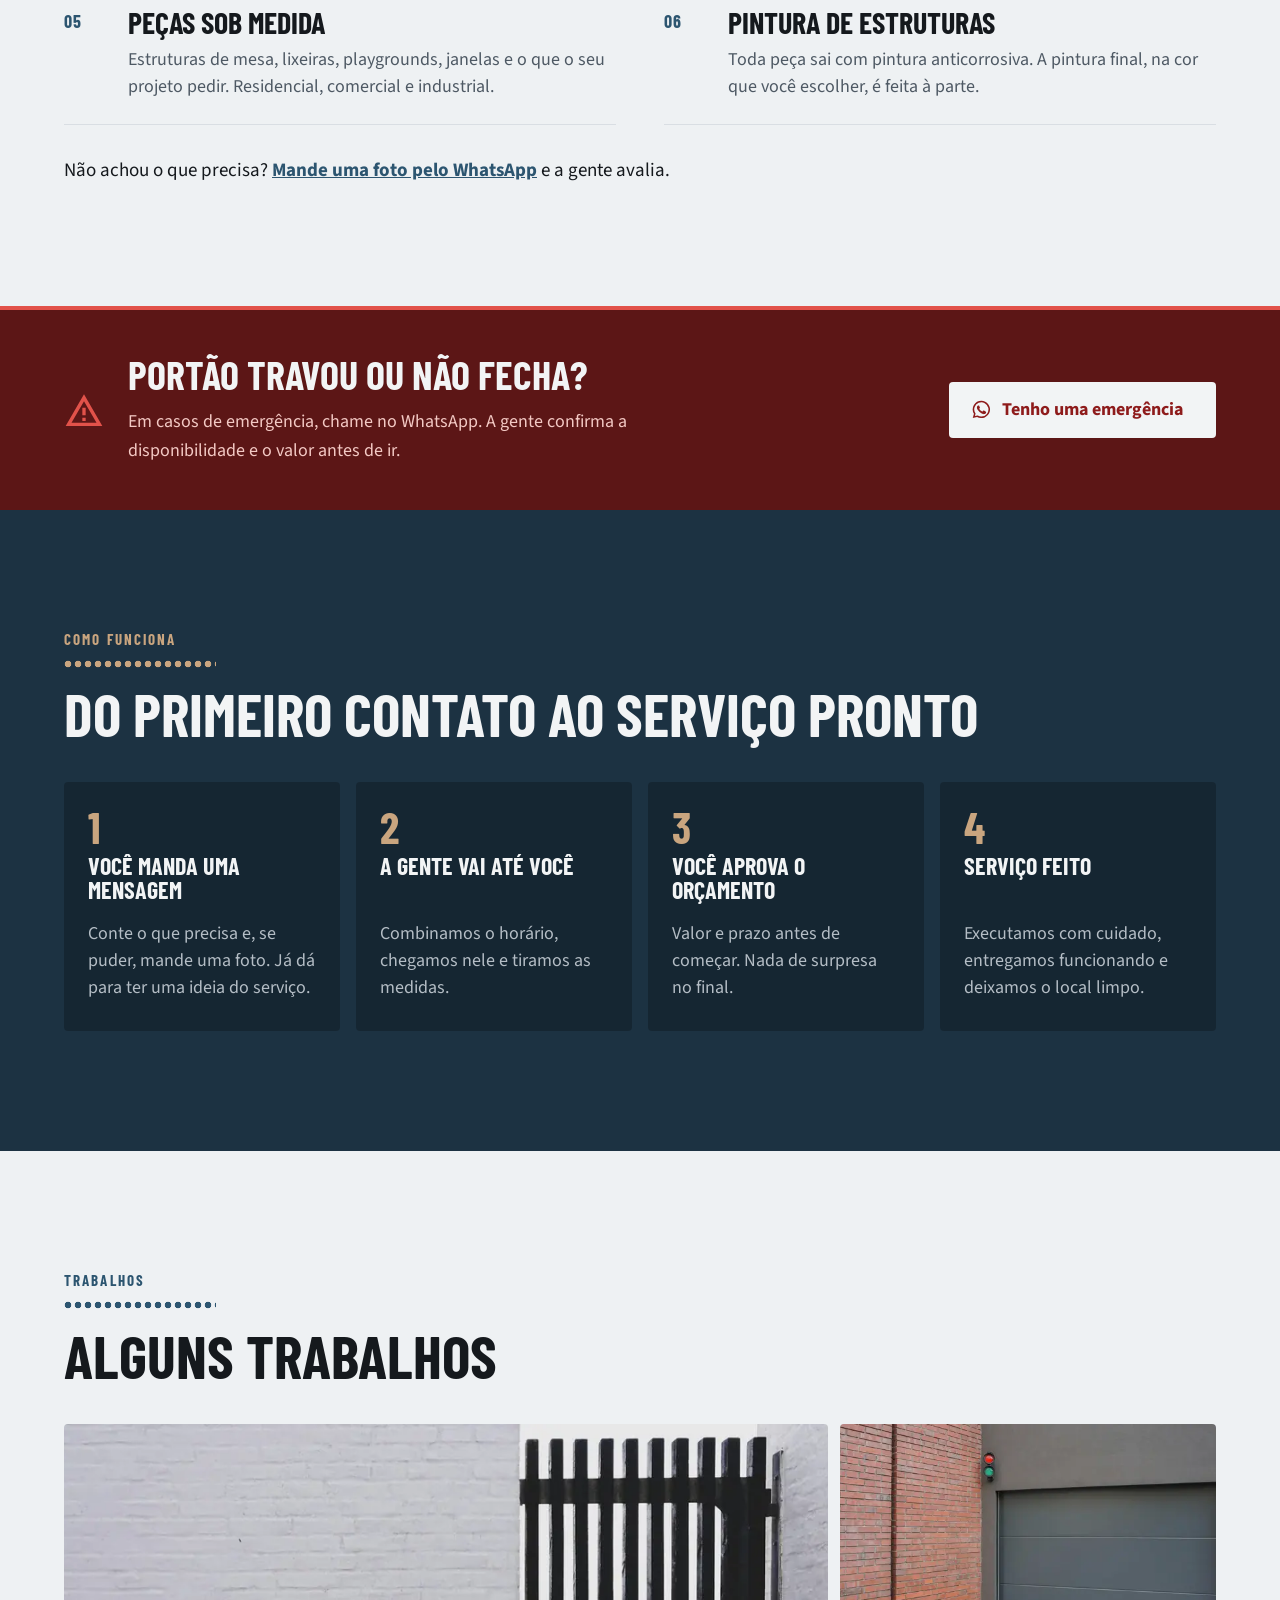
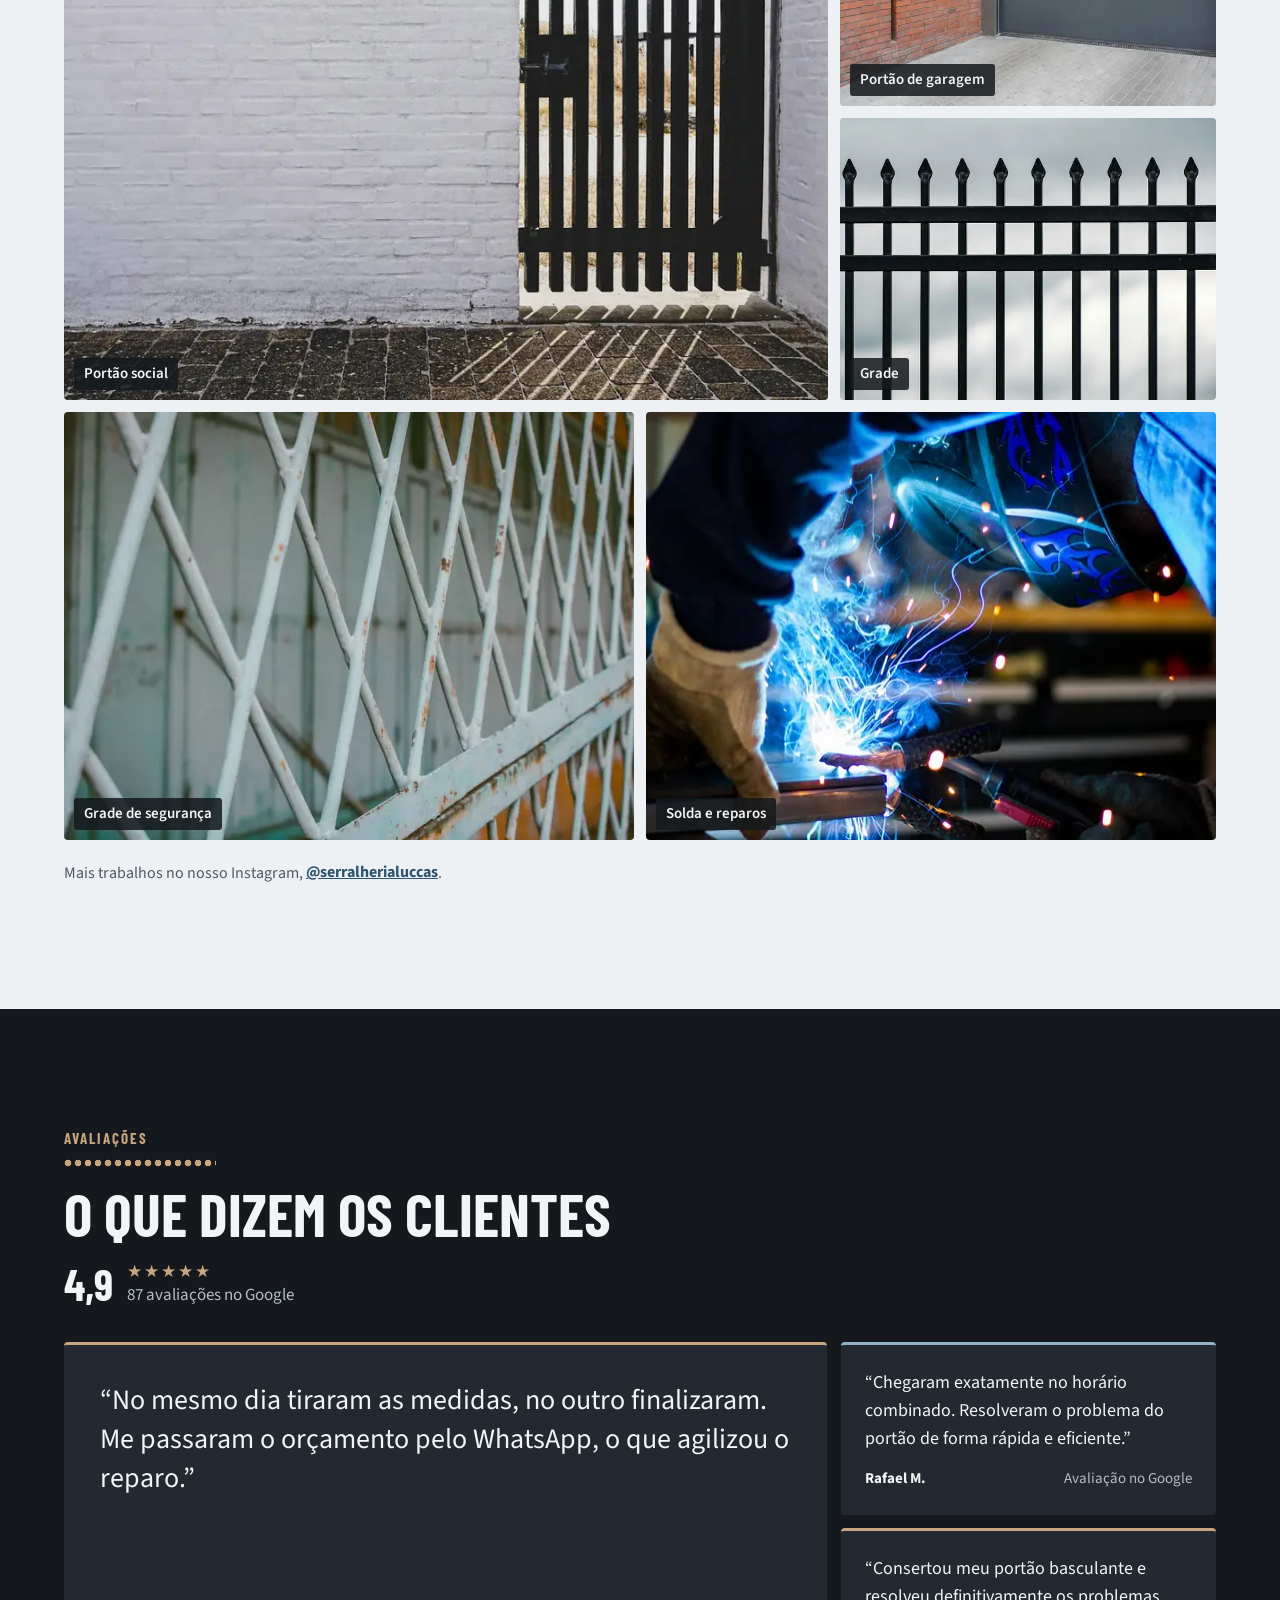
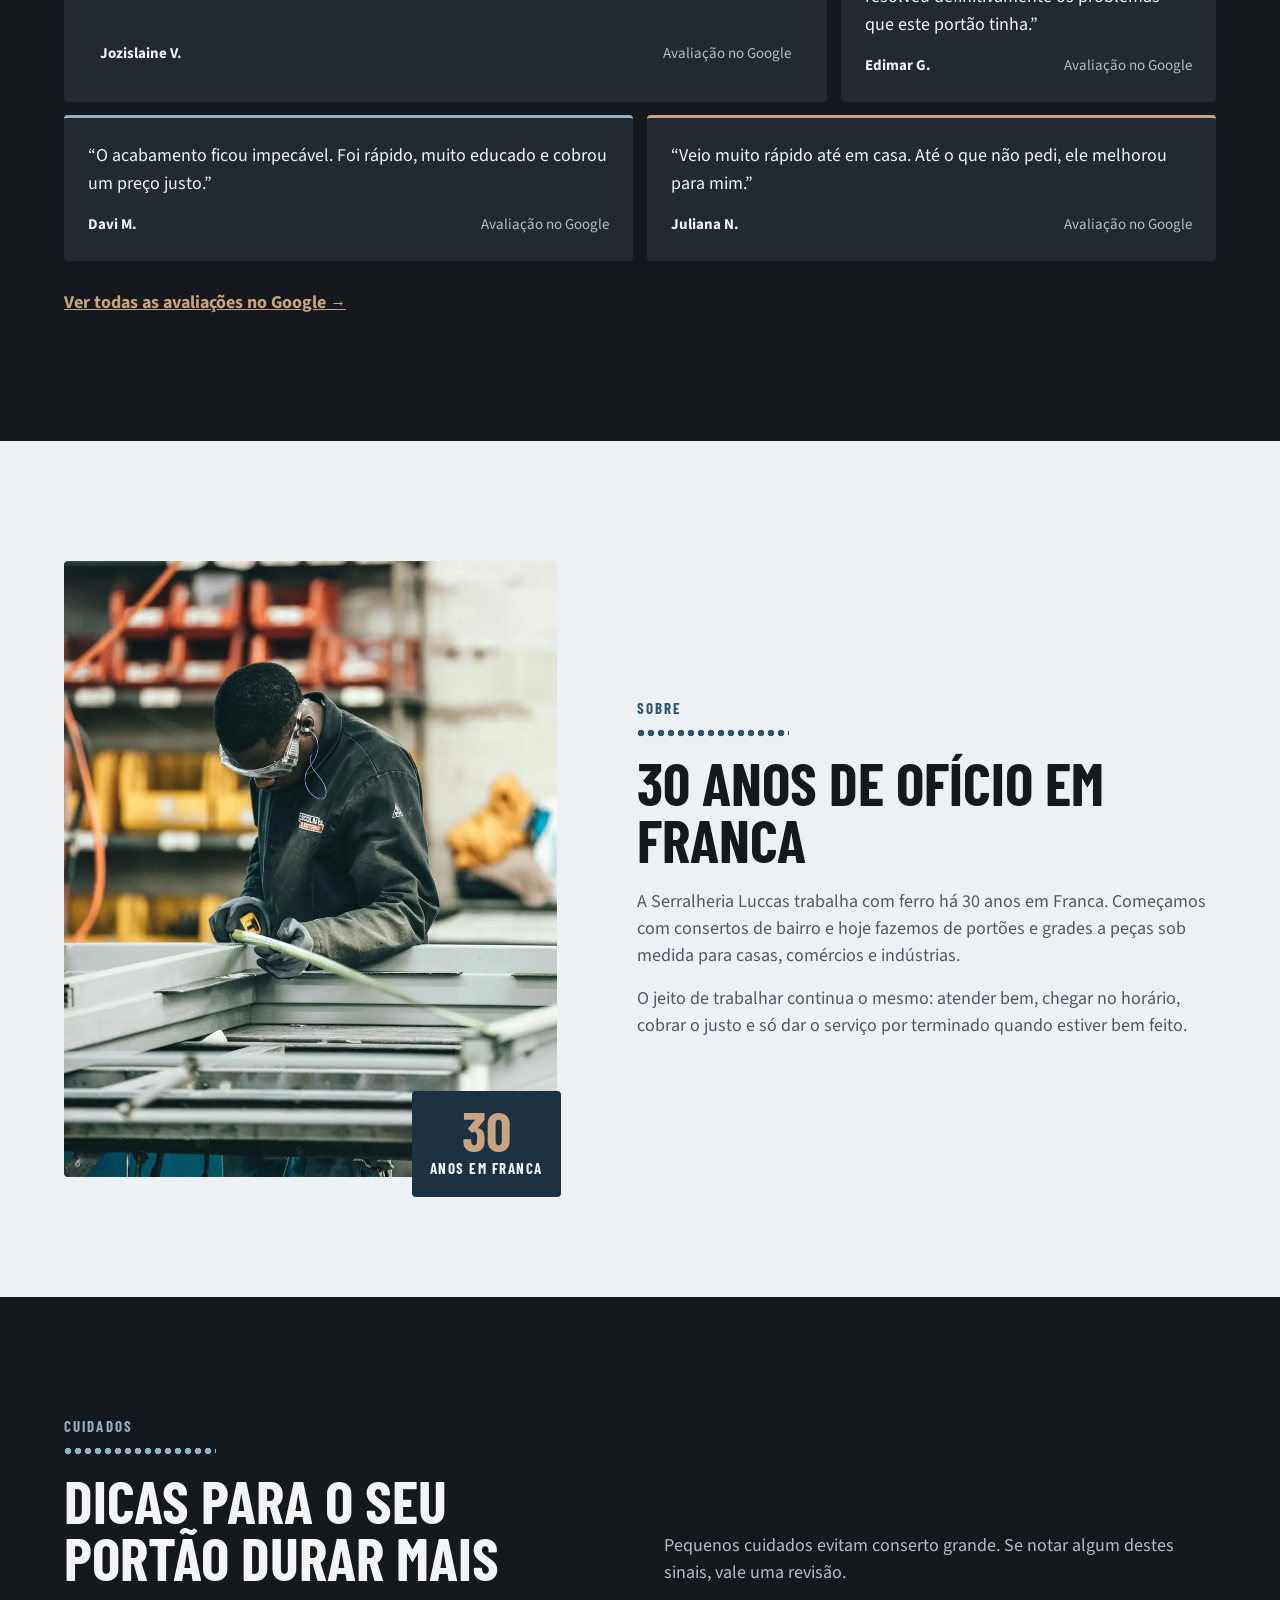
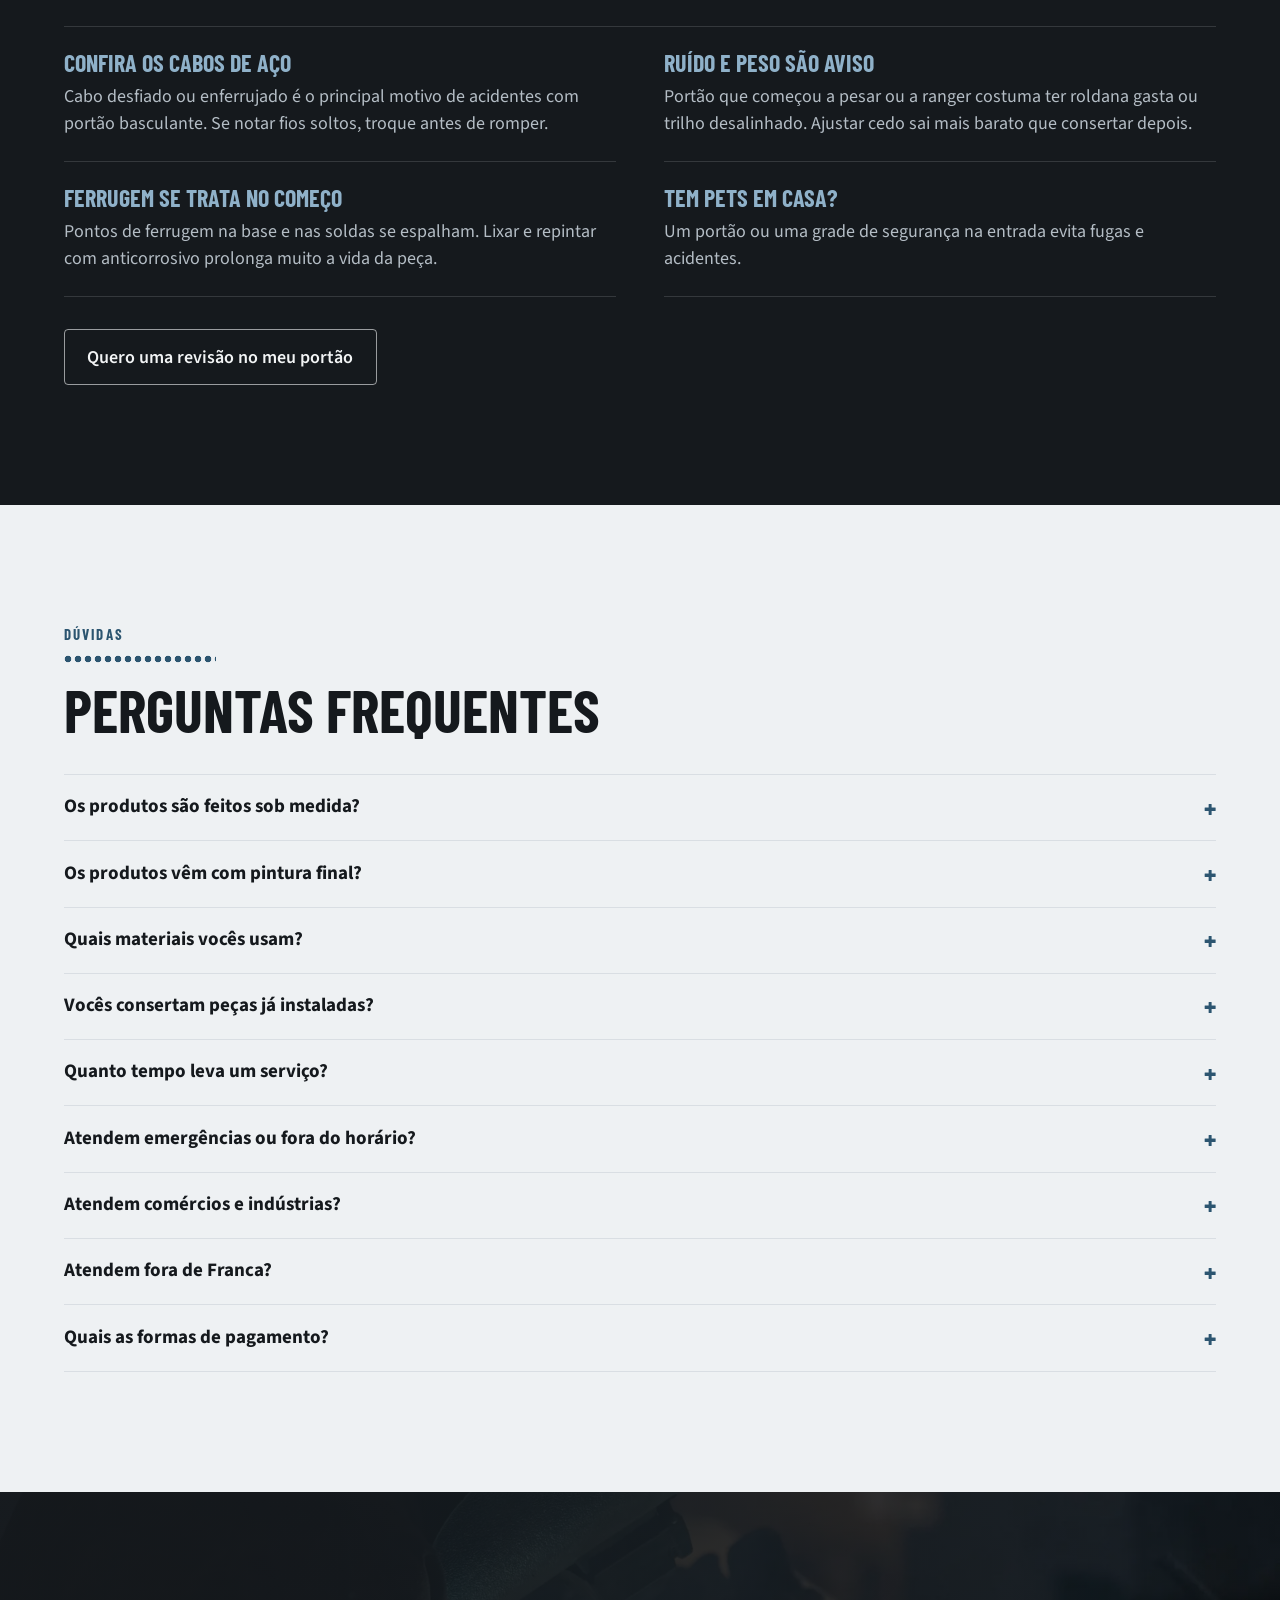
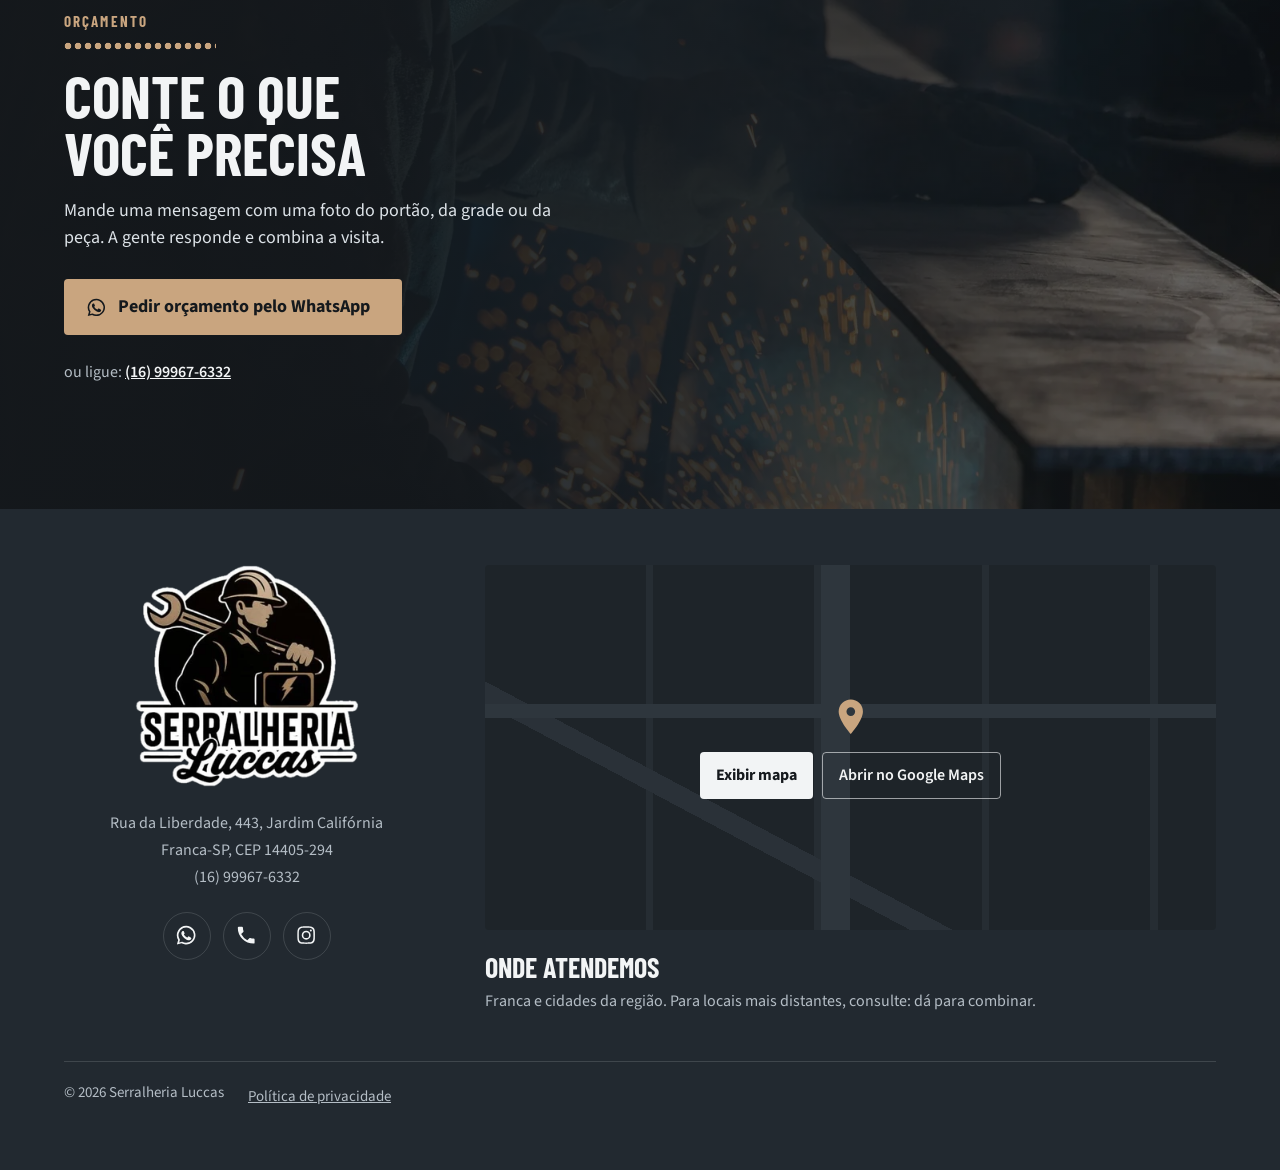
==== commit 10b42385: "Ajuste na seção de avaliações" ====
--- a/public/index.html
+++ b/public/index.html
@@ -209,7 +209,7 @@
         <span class="chapeu">Avaliações</span>
         <span class="cordao" aria-hidden="true"></span>
         <h2 id="titulo-avaliacoes">O que dizem os clientes</h2>
-        <p class="selo-google"><strong data-config="google.nota">4,9</strong> <span><span class="estrela" aria-hidden="true">★★★★★</span><br><span data-config="google.totalAvaliacoes">87</span> avaliações no Google</span></p>
+        <p class="selo-google"><strong data-config="google.nota">4,9</strong> <span class="selo-info"><span class="estrela" aria-hidden="true">★★★★★</span> <span><span data-config="google.totalAvaliacoes">87</span> avaliações no Google</span></span></p>
 
         <!-- ✏️ EDITÁVEL: avaliações reais do Google (texto até 220 caracteres; primeiro nome + inicial) -->
         <ul class="avaliacoes revelar" role="list" tabindex="0" aria-label="Avaliações de clientes (deslize para ver mais)">
--- a/public/css/style.css
+++ b/public/css/style.css
@@ -110,7 +110,9 @@
 .galeria-nota a{color:var(--aco);font-weight:700}
 
 /* ---------- Avaliações ---------- */
-.selo-google{display:inline-flex;align-items:baseline;gap:.6rem;margin-top:1.25rem;font-size:1.0625rem;color:var(--cinza)}
+/* Nota grande à esquerda; à direita, estrelas em cima e total de avaliações embaixo */
+.selo-google{display:flex;align-items:center;gap:.85rem;margin-top:1.25rem;font-size:1.0625rem;color:var(--cinza)}
+.selo-info{display:flex;flex-direction:column;gap:.2rem;line-height:1.2}
 .selo-google strong{font:700 2.75rem/1 var(--fonte-titulo);color:var(--branco)}
 .selo-google .estrela{letter-spacing:2px}
 .avaliacoes{list-style:none;padding:0;margin-top:2.25rem;display:grid;grid-auto-flow:column;grid-auto-columns:86%;gap:.85rem;overflow-x:auto;scroll-snap-type:x mandatory;padding-bottom:.75rem;overscroll-behavior-x:contain}
